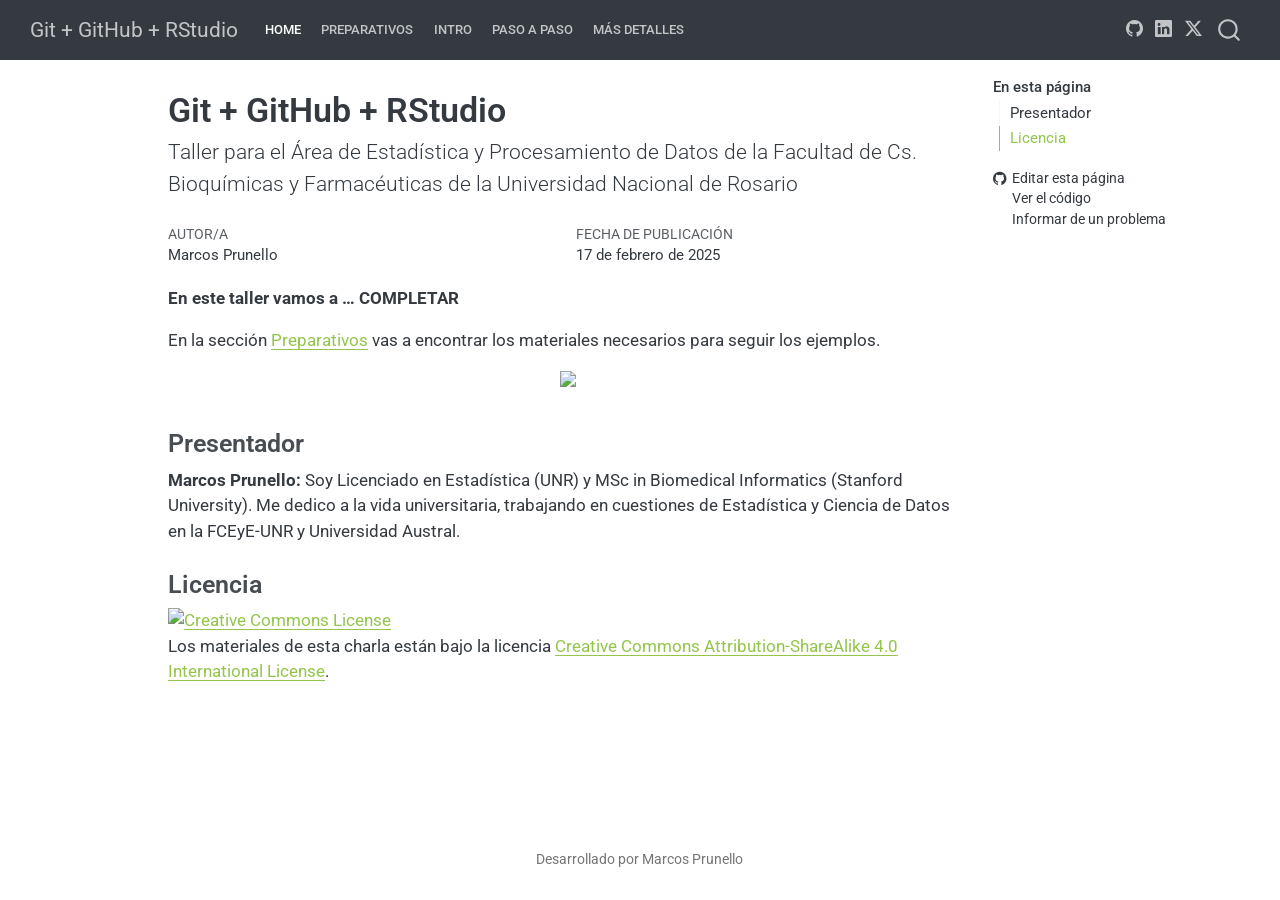
==== docs/index.html @ 760ac482 "armo estructura general" ====
<!DOCTYPE html>
<html xmlns="http://www.w3.org/1999/xhtml" lang="es" xml:lang="es"><head>

<meta charset="utf-8">
<meta name="generator" content="quarto-1.5.56">

<meta name="viewport" content="width=device-width, initial-scale=1.0, user-scalable=yes">

<meta name="author" content="Marcos Prunello">

<title>Git + GitHub + RStudio</title>
<style>
code{white-space: pre-wrap;}
span.smallcaps{font-variant: small-caps;}
div.columns{display: flex; gap: min(4vw, 1.5em);}
div.column{flex: auto; overflow-x: auto;}
div.hanging-indent{margin-left: 1.5em; text-indent: -1.5em;}
ul.task-list{list-style: none;}
ul.task-list li input[type="checkbox"] {
  width: 0.8em;
  margin: 0 0.8em 0.2em -1em; /* quarto-specific, see https://github.com/quarto-dev/quarto-cli/issues/4556 */ 
  vertical-align: middle;
}
</style>


<script src="site_libs/quarto-nav/quarto-nav.js"></script>
<script src="site_libs/quarto-nav/headroom.min.js"></script>
<script src="site_libs/clipboard/clipboard.min.js"></script>
<script src="site_libs/quarto-search/autocomplete.umd.js"></script>
<script src="site_libs/quarto-search/fuse.min.js"></script>
<script src="site_libs/quarto-search/quarto-search.js"></script>
<meta name="quarto:offset" content="./">
<script src="site_libs/quarto-html/quarto.js"></script>
<script src="site_libs/quarto-html/popper.min.js"></script>
<script src="site_libs/quarto-html/tippy.umd.min.js"></script>
<script src="site_libs/quarto-html/anchor.min.js"></script>
<link href="site_libs/quarto-html/tippy.css" rel="stylesheet">
<link href="site_libs/quarto-html/quarto-syntax-highlighting.css" rel="stylesheet" id="quarto-text-highlighting-styles">
<script src="site_libs/bootstrap/bootstrap.min.js"></script>
<link href="site_libs/bootstrap/bootstrap-icons.css" rel="stylesheet">
<link href="site_libs/bootstrap/bootstrap.min.css" rel="stylesheet" id="quarto-bootstrap" data-mode="light">
<script id="quarto-search-options" type="application/json">{
  "location": "navbar",
  "copy-button": false,
  "collapse-after": 3,
  "panel-placement": "end",
  "type": "overlay",
  "limit": 50,
  "keyboard-shortcut": [
    "f",
    "/",
    "s"
  ],
  "show-item-context": false,
  "language": {
    "search-no-results-text": "Sin resultados",
    "search-matching-documents-text": "documentos encontrados",
    "search-copy-link-title": "Copiar el enlace en la búsqueda",
    "search-hide-matches-text": "Ocultar resultados adicionales",
    "search-more-match-text": "resultado adicional en este documento",
    "search-more-matches-text": "resultados adicionales en este documento",
    "search-clear-button-title": "Borrar",
    "search-text-placeholder": "",
    "search-detached-cancel-button-title": "Cancelar",
    "search-submit-button-title": "Enviar",
    "search-label": "Buscar"
  }
}</script>


<link rel="stylesheet" href="styles.css">
</head>

<body class="nav-fixed">

<div id="quarto-search-results"></div>
  <header id="quarto-header" class="headroom fixed-top">
    <nav class="navbar navbar-expand-lg " data-bs-theme="dark">
      <div class="navbar-container container-fluid">
      <div class="navbar-brand-container mx-auto">
    <a class="navbar-brand" href="./index.html">
    <span class="navbar-title">Git + GitHub + RStudio</span>
    </a>
  </div>
            <div id="quarto-search" class="" title="Buscar"></div>
          <button class="navbar-toggler" type="button" data-bs-toggle="collapse" data-bs-target="#navbarCollapse" aria-controls="navbarCollapse" role="menu" aria-expanded="false" aria-label="Navegación de palanca" onclick="if (window.quartoToggleHeadroom) { window.quartoToggleHeadroom(); }">
  <span class="navbar-toggler-icon"></span>
</button>
          <div class="collapse navbar-collapse" id="navbarCollapse">
            <ul class="navbar-nav navbar-nav-scroll me-auto">
  <li class="nav-item">
    <a class="nav-link active" href="./index.html" aria-current="page"> 
<span class="menu-text">Home</span></a>
  </li>  
  <li class="nav-item">
    <a class="nav-link" href="./preparacion.html"> 
<span class="menu-text">Preparativos</span></a>
  </li>  
  <li class="nav-item">
    <a class="nav-link" href="./presentacion.html"> 
<span class="menu-text">Intro</span></a>
  </li>  
  <li class="nav-item">
    <a class="nav-link" href="./taller-git.html"> 
<span class="menu-text">Paso a paso</span></a>
  </li>  
  <li class="nav-item">
    <a class="nav-link" href="./taller-git-extra.html"> 
<span class="menu-text">Más detalles</span></a>
  </li>  
</ul>
          </div> <!-- /navcollapse -->
            <div class="quarto-navbar-tools tools-wide">
    <a href="https://github.com/mpru/" title="" class="quarto-navigation-tool px-1" aria-label=""><i class="bi bi-github"></i></a>
    <a href="https://www.linkedin.com/in/mrqtsp/" title="" class="quarto-navigation-tool px-1" aria-label=""><i class="bi bi-linkedin"></i></a>
    <a href="https://twitter.com/mrqtsp" title="" class="quarto-navigation-tool px-1" aria-label=""><i class="bi bi-twitter-x"></i></a>
</div>
      </div> <!-- /container-fluid -->
    </nav>
</header>
<!-- content -->
<div id="quarto-content" class="quarto-container page-columns page-rows-contents page-layout-article page-navbar">
<!-- sidebar -->
<!-- margin-sidebar -->
    <div id="quarto-margin-sidebar" class="sidebar margin-sidebar">
        <nav id="TOC" role="doc-toc" class="toc-active">
    <h2 id="toc-title">En esta página</h2>
   
  <ul>
  <li><a href="#presentador" id="toc-presentador" class="nav-link active" data-scroll-target="#presentador">Presentador</a></li>
  <li><a href="#licencia" id="toc-licencia" class="nav-link" data-scroll-target="#licencia">Licencia</a></li>
  </ul>
<div class="toc-actions"><ul><li><a href="https://github.com/mpru/taller-git-fbioyf-2025/edit/main/index.qmd" class="toc-action"><i class="bi bi-github"></i>Editar esta página</a></li><li><a href="https://github.com/mpru/taller-git-fbioyf-2025/blob/main/index.qmd" class="toc-action"><i class="bi empty"></i>Ver el código</a></li><li><a href="https://github.com/mpru/taller-git-fbioyf-2025/issues/new" class="toc-action"><i class="bi empty"></i>Informar de un problema</a></li></ul></div></nav>
    </div>
<!-- main -->
<main class="content" id="quarto-document-content">

<header id="title-block-header" class="quarto-title-block default">
<div class="quarto-title">
<h1 class="title">Git + GitHub + RStudio</h1>
<p class="subtitle lead">Taller para el Área de Estadística y Procesamiento de Datos de la Facultad de Cs. Bioquímicas y Farmacéuticas de la Universidad Nacional de Rosario</p>
</div>



<div class="quarto-title-meta">

    <div>
    <div class="quarto-title-meta-heading">Autor/a</div>
    <div class="quarto-title-meta-contents">
             <p>Marcos Prunello </p>
          </div>
  </div>
    
    <div>
    <div class="quarto-title-meta-heading">Fecha de publicación</div>
    <div class="quarto-title-meta-contents">
      <p class="date">17 de febrero de 2025</p>
    </div>
  </div>
  
    
  </div>
  


</header>


<p><strong>En este taller vamos a … COMPLETAR</strong></p>
<p>En la sección <a href="preparacion.html">Preparativos</a> vas a encontrar los materiales necesarios para seguir los ejemplos.</p>
<div class="quarto-figure quarto-figure-center">
<figure class="figure">
<p><img src="images/flyer.jpeg" class="img-fluid quarto-figure quarto-figure-center figure-img" style="width:40.0%"></p>
</figure>
</div>
<section id="presentador" class="level3">
<h3 class="anchored" data-anchor-id="presentador">Presentador</h3>
<p><strong>Marcos Prunello:</strong> Soy Licenciado en Estadística (UNR) y MSc in Biomedical Informatics (Stanford University). Me dedico a la vida universitaria, trabajando en cuestiones de Estadística y Ciencia de Datos en la FCEyE-UNR y Universidad Austral.</p>
</section>
<section id="licencia" class="level3">
<h3 class="anchored" data-anchor-id="licencia">Licencia</h3>
<p><a rel="license" href="https://creativecommons.org/licenses/by-sa/4.0/deed.es_ES"><img src="https://i.creativecommons.org/l/by-sa/4.0/88x31.png" alt="Creative Commons License" style="border-width:0"></a><br> Los materiales de esta charla están bajo la licencia <a rel="license" href="https://creativecommons.org/licenses/by-sa/4.0/deed.es_ES">Creative Commons Attribution-ShareAlike 4.0 International License</a>.</p>


</section>

<a onclick="window.scrollTo(0, 0); return false;" role="button" id="quarto-back-to-top"><i class="bi bi-arrow-up"></i> Volver arriba</a></main> <!-- /main -->
<script id="quarto-html-after-body" type="application/javascript">
window.document.addEventListener("DOMContentLoaded", function (event) {
  const toggleBodyColorMode = (bsSheetEl) => {
    const mode = bsSheetEl.getAttribute("data-mode");
    const bodyEl = window.document.querySelector("body");
    if (mode === "dark") {
      bodyEl.classList.add("quarto-dark");
      bodyEl.classList.remove("quarto-light");
    } else {
      bodyEl.classList.add("quarto-light");
      bodyEl.classList.remove("quarto-dark");
    }
  }
  const toggleBodyColorPrimary = () => {
    const bsSheetEl = window.document.querySelector("link#quarto-bootstrap");
    if (bsSheetEl) {
      toggleBodyColorMode(bsSheetEl);
    }
  }
  toggleBodyColorPrimary();  
  const icon = "";
  const anchorJS = new window.AnchorJS();
  anchorJS.options = {
    placement: 'right',
    icon: icon
  };
  anchorJS.add('.anchored');
  const isCodeAnnotation = (el) => {
    for (const clz of el.classList) {
      if (clz.startsWith('code-annotation-')) {                     
        return true;
      }
    }
    return false;
  }
  const onCopySuccess = function(e) {
    // button target
    const button = e.trigger;
    // don't keep focus
    button.blur();
    // flash "checked"
    button.classList.add('code-copy-button-checked');
    var currentTitle = button.getAttribute("title");
    button.setAttribute("title", "Copiado");
    let tooltip;
    if (window.bootstrap) {
      button.setAttribute("data-bs-toggle", "tooltip");
      button.setAttribute("data-bs-placement", "left");
      button.setAttribute("data-bs-title", "Copiado");
      tooltip = new bootstrap.Tooltip(button, 
        { trigger: "manual", 
          customClass: "code-copy-button-tooltip",
          offset: [0, -8]});
      tooltip.show();    
    }
    setTimeout(function() {
      if (tooltip) {
        tooltip.hide();
        button.removeAttribute("data-bs-title");
        button.removeAttribute("data-bs-toggle");
        button.removeAttribute("data-bs-placement");
      }
      button.setAttribute("title", currentTitle);
      button.classList.remove('code-copy-button-checked');
    }, 1000);
    // clear code selection
    e.clearSelection();
  }
  const getTextToCopy = function(trigger) {
      const codeEl = trigger.previousElementSibling.cloneNode(true);
      for (const childEl of codeEl.children) {
        if (isCodeAnnotation(childEl)) {
          childEl.remove();
        }
      }
      return codeEl.innerText;
  }
  const clipboard = new window.ClipboardJS('.code-copy-button:not([data-in-quarto-modal])', {
    text: getTextToCopy
  });
  clipboard.on('success', onCopySuccess);
  if (window.document.getElementById('quarto-embedded-source-code-modal')) {
    // For code content inside modals, clipBoardJS needs to be initialized with a container option
    // TODO: Check when it could be a function (https://github.com/zenorocha/clipboard.js/issues/860)
    const clipboardModal = new window.ClipboardJS('.code-copy-button[data-in-quarto-modal]', {
      text: getTextToCopy,
      container: window.document.getElementById('quarto-embedded-source-code-modal')
    });
    clipboardModal.on('success', onCopySuccess);
  }
    var localhostRegex = new RegExp(/^(?:http|https):\/\/localhost\:?[0-9]*\//);
    var mailtoRegex = new RegExp(/^mailto:/);
      var filterRegex = new RegExp('/' + window.location.host + '/');
    var isInternal = (href) => {
        return filterRegex.test(href) || localhostRegex.test(href) || mailtoRegex.test(href);
    }
    // Inspect non-navigation links and adorn them if external
 	var links = window.document.querySelectorAll('a[href]:not(.nav-link):not(.navbar-brand):not(.toc-action):not(.sidebar-link):not(.sidebar-item-toggle):not(.pagination-link):not(.no-external):not([aria-hidden]):not(.dropdown-item):not(.quarto-navigation-tool):not(.about-link)');
    for (var i=0; i<links.length; i++) {
      const link = links[i];
      if (!isInternal(link.href)) {
        // undo the damage that might have been done by quarto-nav.js in the case of
        // links that we want to consider external
        if (link.dataset.originalHref !== undefined) {
          link.href = link.dataset.originalHref;
        }
      }
    }
  function tippyHover(el, contentFn, onTriggerFn, onUntriggerFn) {
    const config = {
      allowHTML: true,
      maxWidth: 500,
      delay: 100,
      arrow: false,
      appendTo: function(el) {
          return el.parentElement;
      },
      interactive: true,
      interactiveBorder: 10,
      theme: 'quarto',
      placement: 'bottom-start',
    };
    if (contentFn) {
      config.content = contentFn;
    }
    if (onTriggerFn) {
      config.onTrigger = onTriggerFn;
    }
    if (onUntriggerFn) {
      config.onUntrigger = onUntriggerFn;
    }
    window.tippy(el, config); 
  }
  const noterefs = window.document.querySelectorAll('a[role="doc-noteref"]');
  for (var i=0; i<noterefs.length; i++) {
    const ref = noterefs[i];
    tippyHover(ref, function() {
      // use id or data attribute instead here
      let href = ref.getAttribute('data-footnote-href') || ref.getAttribute('href');
      try { href = new URL(href).hash; } catch {}
      const id = href.replace(/^#\/?/, "");
      const note = window.document.getElementById(id);
      if (note) {
        return note.innerHTML;
      } else {
        return "";
      }
    });
  }
  const xrefs = window.document.querySelectorAll('a.quarto-xref');
  const processXRef = (id, note) => {
    // Strip column container classes
    const stripColumnClz = (el) => {
      el.classList.remove("page-full", "page-columns");
      if (el.children) {
        for (const child of el.children) {
          stripColumnClz(child);
        }
      }
    }
    stripColumnClz(note)
    if (id === null || id.startsWith('sec-')) {
      // Special case sections, only their first couple elements
      const container = document.createElement("div");
      if (note.children && note.children.length > 2) {
        container.appendChild(note.children[0].cloneNode(true));
        for (let i = 1; i < note.children.length; i++) {
          const child = note.children[i];
          if (child.tagName === "P" && child.innerText === "") {
            continue;
          } else {
            container.appendChild(child.cloneNode(true));
            break;
          }
        }
        if (window.Quarto?.typesetMath) {
          window.Quarto.typesetMath(container);
        }
        return container.innerHTML
      } else {
        if (window.Quarto?.typesetMath) {
          window.Quarto.typesetMath(note);
        }
        return note.innerHTML;
      }
    } else {
      // Remove any anchor links if they are present
      const anchorLink = note.querySelector('a.anchorjs-link');
      if (anchorLink) {
        anchorLink.remove();
      }
      if (window.Quarto?.typesetMath) {
        window.Quarto.typesetMath(note);
      }
      // TODO in 1.5, we should make sure this works without a callout special case
      if (note.classList.contains("callout")) {
        return note.outerHTML;
      } else {
        return note.innerHTML;
      }
    }
  }
  for (var i=0; i<xrefs.length; i++) {
    const xref = xrefs[i];
    tippyHover(xref, undefined, function(instance) {
      instance.disable();
      let url = xref.getAttribute('href');
      let hash = undefined; 
      if (url.startsWith('#')) {
        hash = url;
      } else {
        try { hash = new URL(url).hash; } catch {}
      }
      if (hash) {
        const id = hash.replace(/^#\/?/, "");
        const note = window.document.getElementById(id);
        if (note !== null) {
          try {
            const html = processXRef(id, note.cloneNode(true));
            instance.setContent(html);
          } finally {
            instance.enable();
            instance.show();
          }
        } else {
          // See if we can fetch this
          fetch(url.split('#')[0])
          .then(res => res.text())
          .then(html => {
            const parser = new DOMParser();
            const htmlDoc = parser.parseFromString(html, "text/html");
            const note = htmlDoc.getElementById(id);
            if (note !== null) {
              const html = processXRef(id, note);
              instance.setContent(html);
            } 
          }).finally(() => {
            instance.enable();
            instance.show();
          });
        }
      } else {
        // See if we can fetch a full url (with no hash to target)
        // This is a special case and we should probably do some content thinning / targeting
        fetch(url)
        .then(res => res.text())
        .then(html => {
          const parser = new DOMParser();
          const htmlDoc = parser.parseFromString(html, "text/html");
          const note = htmlDoc.querySelector('main.content');
          if (note !== null) {
            // This should only happen for chapter cross references
            // (since there is no id in the URL)
            // remove the first header
            if (note.children.length > 0 && note.children[0].tagName === "HEADER") {
              note.children[0].remove();
            }
            const html = processXRef(null, note);
            instance.setContent(html);
          } 
        }).finally(() => {
          instance.enable();
          instance.show();
        });
      }
    }, function(instance) {
    });
  }
      let selectedAnnoteEl;
      const selectorForAnnotation = ( cell, annotation) => {
        let cellAttr = 'data-code-cell="' + cell + '"';
        let lineAttr = 'data-code-annotation="' +  annotation + '"';
        const selector = 'span[' + cellAttr + '][' + lineAttr + ']';
        return selector;
      }
      const selectCodeLines = (annoteEl) => {
        const doc = window.document;
        const targetCell = annoteEl.getAttribute("data-target-cell");
        const targetAnnotation = annoteEl.getAttribute("data-target-annotation");
        const annoteSpan = window.document.querySelector(selectorForAnnotation(targetCell, targetAnnotation));
        const lines = annoteSpan.getAttribute("data-code-lines").split(",");
        const lineIds = lines.map((line) => {
          return targetCell + "-" + line;
        })
        let top = null;
        let height = null;
        let parent = null;
        if (lineIds.length > 0) {
            //compute the position of the single el (top and bottom and make a div)
            const el = window.document.getElementById(lineIds[0]);
            top = el.offsetTop;
            height = el.offsetHeight;
            parent = el.parentElement.parentElement;
          if (lineIds.length > 1) {
            const lastEl = window.document.getElementById(lineIds[lineIds.length - 1]);
            const bottom = lastEl.offsetTop + lastEl.offsetHeight;
            height = bottom - top;
          }
          if (top !== null && height !== null && parent !== null) {
            // cook up a div (if necessary) and position it 
            let div = window.document.getElementById("code-annotation-line-highlight");
            if (div === null) {
              div = window.document.createElement("div");
              div.setAttribute("id", "code-annotation-line-highlight");
              div.style.position = 'absolute';
              parent.appendChild(div);
            }
            div.style.top = top - 2 + "px";
            div.style.height = height + 4 + "px";
            div.style.left = 0;
            let gutterDiv = window.document.getElementById("code-annotation-line-highlight-gutter");
            if (gutterDiv === null) {
              gutterDiv = window.document.createElement("div");
              gutterDiv.setAttribute("id", "code-annotation-line-highlight-gutter");
              gutterDiv.style.position = 'absolute';
              const codeCell = window.document.getElementById(targetCell);
              const gutter = codeCell.querySelector('.code-annotation-gutter');
              gutter.appendChild(gutterDiv);
            }
            gutterDiv.style.top = top - 2 + "px";
            gutterDiv.style.height = height + 4 + "px";
          }
          selectedAnnoteEl = annoteEl;
        }
      };
      const unselectCodeLines = () => {
        const elementsIds = ["code-annotation-line-highlight", "code-annotation-line-highlight-gutter"];
        elementsIds.forEach((elId) => {
          const div = window.document.getElementById(elId);
          if (div) {
            div.remove();
          }
        });
        selectedAnnoteEl = undefined;
      };
        // Handle positioning of the toggle
    window.addEventListener(
      "resize",
      throttle(() => {
        elRect = undefined;
        if (selectedAnnoteEl) {
          selectCodeLines(selectedAnnoteEl);
        }
      }, 10)
    );
    function throttle(fn, ms) {
    let throttle = false;
    let timer;
      return (...args) => {
        if(!throttle) { // first call gets through
            fn.apply(this, args);
            throttle = true;
        } else { // all the others get throttled
            if(timer) clearTimeout(timer); // cancel #2
            timer = setTimeout(() => {
              fn.apply(this, args);
              timer = throttle = false;
            }, ms);
        }
      };
    }
      // Attach click handler to the DT
      const annoteDls = window.document.querySelectorAll('dt[data-target-cell]');
      for (const annoteDlNode of annoteDls) {
        annoteDlNode.addEventListener('click', (event) => {
          const clickedEl = event.target;
          if (clickedEl !== selectedAnnoteEl) {
            unselectCodeLines();
            const activeEl = window.document.querySelector('dt[data-target-cell].code-annotation-active');
            if (activeEl) {
              activeEl.classList.remove('code-annotation-active');
            }
            selectCodeLines(clickedEl);
            clickedEl.classList.add('code-annotation-active');
          } else {
            // Unselect the line
            unselectCodeLines();
            clickedEl.classList.remove('code-annotation-active');
          }
        });
      }
  const findCites = (el) => {
    const parentEl = el.parentElement;
    if (parentEl) {
      const cites = parentEl.dataset.cites;
      if (cites) {
        return {
          el,
          cites: cites.split(' ')
        };
      } else {
        return findCites(el.parentElement)
      }
    } else {
      return undefined;
    }
  };
  var bibliorefs = window.document.querySelectorAll('a[role="doc-biblioref"]');
  for (var i=0; i<bibliorefs.length; i++) {
    const ref = bibliorefs[i];
    const citeInfo = findCites(ref);
    if (citeInfo) {
      tippyHover(citeInfo.el, function() {
        var popup = window.document.createElement('div');
        citeInfo.cites.forEach(function(cite) {
          var citeDiv = window.document.createElement('div');
          citeDiv.classList.add('hanging-indent');
          citeDiv.classList.add('csl-entry');
          var biblioDiv = window.document.getElementById('ref-' + cite);
          if (biblioDiv) {
            citeDiv.innerHTML = biblioDiv.innerHTML;
          }
          popup.appendChild(citeDiv);
        });
        return popup.innerHTML;
      });
    }
  }
});
</script>
</div> <!-- /content -->
<footer class="footer">
  <div class="nav-footer">
    <div class="nav-footer-left">
      &nbsp;
    </div>   
    <div class="nav-footer-center">
<p>Desarrollado por Marcos Prunello</p>
<div class="toc-actions d-sm-block d-md-none"><ul><li><a href="https://github.com/mpru/taller-git-fbioyf-2025/edit/main/index.qmd" class="toc-action"><i class="bi bi-github"></i>Editar esta página</a></li><li><a href="https://github.com/mpru/taller-git-fbioyf-2025/blob/main/index.qmd" class="toc-action"><i class="bi empty"></i>Ver el código</a></li><li><a href="https://github.com/mpru/taller-git-fbioyf-2025/issues/new" class="toc-action"><i class="bi empty"></i>Informar de un problema</a></li></ul></div></div>
    <div class="nav-footer-right">
      &nbsp;
    </div>
  </div>
</footer>




</body></html>
---- docs/site_libs/quarto-html/tippy.css ----
.tippy-box[data-animation=fade][data-state=hidden]{opacity:0}[data-tippy-root]{max-width:calc(100vw - 10px)}.tippy-box{position:relative;background-color:#333;color:#fff;border-radius:4px;font-size:14px;line-height:1.4;white-space:normal;outline:0;transition-property:transform,visibility,opacity}.tippy-box[data-placement^=top]>.tippy-arrow{bottom:0}.tippy-box[data-placement^=top]>.tippy-arrow:before{bottom:-7px;left:0;border-width:8px 8px 0;border-top-color:initial;transform-origin:center top}.tippy-box[data-placement^=bottom]>.tippy-arrow{top:0}.tippy-box[data-placement^=bottom]>.tippy-arrow:before{top:-7px;left:0;border-width:0 8px 8px;border-bottom-color:initial;transform-origin:center bottom}.tippy-box[data-placement^=left]>.tippy-arrow{right:0}.tippy-box[data-placement^=left]>.tippy-arrow:before{border-width:8px 0 8px 8px;border-left-color:initial;right:-7px;transform-origin:center left}.tippy-box[data-placement^=right]>.tippy-arrow{left:0}.tippy-box[data-placement^=right]>.tippy-arrow:before{left:-7px;border-width:8px 8px 8px 0;border-right-color:initial;transform-origin:center right}.tippy-box[data-inertia][data-state=visible]{transition-timing-function:cubic-bezier(.54,1.5,.38,1.11)}.tippy-arrow{width:16px;height:16px;color:#333}.tippy-arrow:before{content:"";position:absolute;border-color:transparent;border-style:solid}.tippy-content{position:relative;padding:5px 9px;z-index:1}
---- docs/site_libs/quarto-html/quarto-syntax-highlighting.css ----
/* quarto syntax highlight colors */
:root {
  --quarto-hl-ot-color: #003B4F;
  --quarto-hl-at-color: #657422;
  --quarto-hl-ss-color: #20794D;
  --quarto-hl-an-color: #5E5E5E;
  --quarto-hl-fu-color: #4758AB;
  --quarto-hl-st-color: #20794D;
  --quarto-hl-cf-color: #003B4F;
  --quarto-hl-op-color: #5E5E5E;
  --quarto-hl-er-color: #AD0000;
  --quarto-hl-bn-color: #AD0000;
  --quarto-hl-al-color: #AD0000;
  --quarto-hl-va-color: #111111;
  --quarto-hl-bu-color: inherit;
  --quarto-hl-ex-color: inherit;
  --quarto-hl-pp-color: #AD0000;
  --quarto-hl-in-color: #5E5E5E;
  --quarto-hl-vs-color: #20794D;
  --quarto-hl-wa-color: #5E5E5E;
  --quarto-hl-do-color: #5E5E5E;
  --quarto-hl-im-color: #00769E;
  --quarto-hl-ch-color: #20794D;
  --quarto-hl-dt-color: #AD0000;
  --quarto-hl-fl-color: #AD0000;
  --quarto-hl-co-color: #5E5E5E;
  --quarto-hl-cv-color: #5E5E5E;
  --quarto-hl-cn-color: #8f5902;
  --quarto-hl-sc-color: #5E5E5E;
  --quarto-hl-dv-color: #AD0000;
  --quarto-hl-kw-color: #003B4F;
}

/* other quarto variables */
:root {
  --quarto-font-monospace: SFMono-Regular, Menlo, Monaco, Consolas, "Liberation Mono", "Courier New", monospace;
}

pre > code.sourceCode > span {
  color: #003B4F;
}

code span {
  color: #003B4F;
}

code.sourceCode > span {
  color: #003B4F;
}

div.sourceCode,
div.sourceCode pre.sourceCode {
  color: #003B4F;
}

code span.ot {
  color: #003B4F;
  font-style: inherit;
}

code span.at {
  color: #657422;
  font-style: inherit;
}

code span.ss {
  color: #20794D;
  font-style: inherit;
}

code span.an {
  color: #5E5E5E;
  font-style: inherit;
}

code span.fu {
  color: #4758AB;
  font-style: inherit;
}

code span.st {
  color: #20794D;
  font-style: inherit;
}

code span.cf {
  color: #003B4F;
  font-weight: bold;
  font-style: inherit;
}

code span.op {
  color: #5E5E5E;
  font-style: inherit;
}

code span.er {
  color: #AD0000;
  font-style: inherit;
}

code span.bn {
  color: #AD0000;
  font-style: inherit;
}

code span.al {
  color: #AD0000;
  font-style: inherit;
}

code span.va {
  color: #111111;
  font-style: inherit;
}

code span.bu {
  font-style: inherit;
}

code span.ex {
  font-style: inherit;
}

code span.pp {
  color: #AD0000;
  font-style: inherit;
}

code span.in {
  color: #5E5E5E;
  font-style: inherit;
}

code span.vs {
  color: #20794D;
  font-style: inherit;
}

code span.wa {
  color: #5E5E5E;
  font-style: italic;
}

code span.do {
  color: #5E5E5E;
  font-style: italic;
}

code span.im {
  color: #00769E;
  font-style: inherit;
}

code span.ch {
  color: #20794D;
  font-style: inherit;
}

code span.dt {
  color: #AD0000;
  font-style: inherit;
}

code span.fl {
  color: #AD0000;
  font-style: inherit;
}

code span.co {
  color: #5E5E5E;
  font-style: inherit;
}

code span.cv {
  color: #5E5E5E;
  font-style: italic;
}

code span.cn {
  color: #8f5902;
  font-style: inherit;
}

code span.sc {
  color: #5E5E5E;
  font-style: inherit;
}

code span.dv {
  color: #AD0000;
  font-style: inherit;
}

code span.kw {
  color: #003B4F;
  font-weight: bold;
  font-style: inherit;
}

.prevent-inlining {
  content: "</";
}

/*# sourceMappingURL=debc5d5d77c3f9108843748ff7464032.css.map */
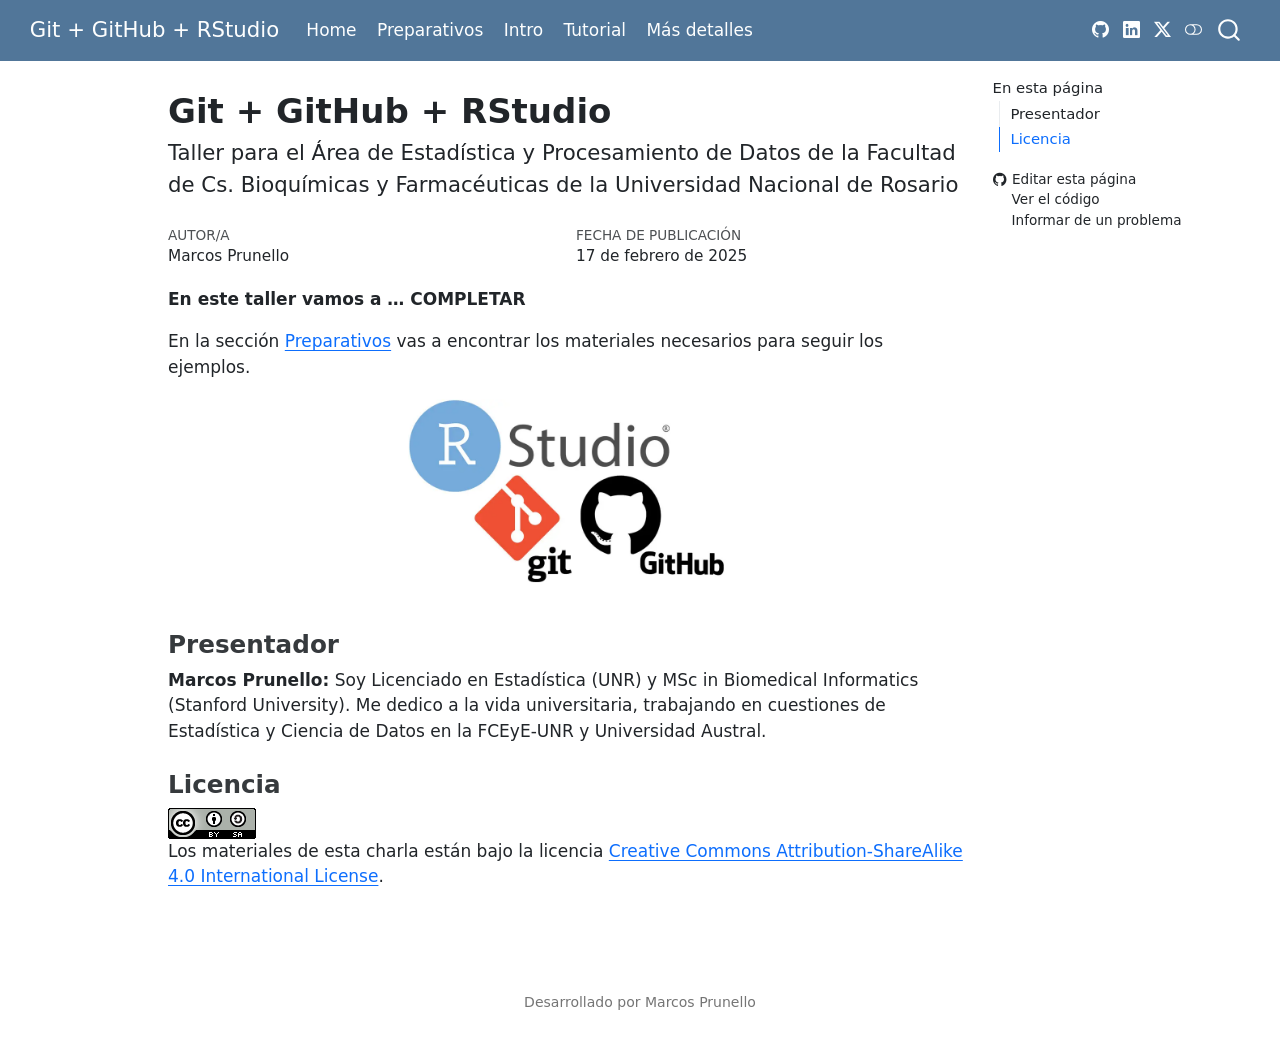
==== commit a54bcf7d: "agrego contenido" ====
--- a/docs/index.html
+++ b/docs/index.html
@@ -17,29 +17,4669 @@
 div.hanging-indent{margin-left: 1.5em; text-indent: -1.5em;}
 ul.task-list{list-style: none;}
 ul.task-list li input[type="checkbox"] {
-  width: 0.8em;
-  margin: 0 0.8em 0.2em -1em; /* quarto-specific, see https://github.com/quarto-dev/quarto-cli/issues/4556 */ 
-  vertical-align: middle;
+width: 0.8em;
+margin: 0 0.8em 0.2em -1em;  vertical-align: middle;
 }
 </style>
 
 
-<script src="site_libs/quarto-nav/quarto-nav.js"></script>
-<script src="site_libs/quarto-nav/headroom.min.js"></script>
-<script src="site_libs/clipboard/clipboard.min.js"></script>
-<script src="site_libs/quarto-search/autocomplete.umd.js"></script>
-<script src="site_libs/quarto-search/fuse.min.js"></script>
-<script src="site_libs/quarto-search/quarto-search.js"></script>
+<script>const headroomChanged = new CustomEvent("quarto-hrChanged", {
+  detail: {},
+  bubbles: true,
+  cancelable: false,
+  composed: false,
+});
+
+const announceDismiss = () => {
+  const annEl = window.document.getElementById("quarto-announcement");
+  if (annEl) {
+    annEl.remove();
+
+    const annId = annEl.getAttribute("data-announcement-id");
+    window.localStorage.setItem(`quarto-announce-${annId}`, "true");
+  }
+};
+
+const announceRegister = () => {
+  const annEl = window.document.getElementById("quarto-announcement");
+  if (annEl) {
+    const annId = annEl.getAttribute("data-announcement-id");
+    const isDismissed =
+      window.localStorage.getItem(`quarto-announce-${annId}`) || false;
+    if (isDismissed) {
+      announceDismiss();
+      return;
+    } else {
+      annEl.classList.remove("hidden");
+    }
+
+    const actionEl = annEl.querySelector(".quarto-announcement-action");
+    if (actionEl) {
+      actionEl.addEventListener("click", function (e) {
+        e.preventDefault();
+        // Hide the bar immediately
+        announceDismiss();
+      });
+    }
+  }
+};
+
+window.document.addEventListener("DOMContentLoaded", function () {
+  let init = false;
+
+  announceRegister();
+
+  // Manage the back to top button, if one is present.
+  let lastScrollTop = window.pageYOffset || document.documentElement.scrollTop;
+  const scrollDownBuffer = 5;
+  const scrollUpBuffer = 35;
+  const btn = document.getElementById("quarto-back-to-top");
+  const hideBackToTop = () => {
+    btn.style.display = "none";
+  };
+  const showBackToTop = () => {
+    btn.style.display = "inline-block";
+  };
+  if (btn) {
+    window.document.addEventListener(
+      "scroll",
+      function () {
+        const currentScrollTop =
+          window.pageYOffset || document.documentElement.scrollTop;
+
+        // Shows and hides the button 'intelligently' as the user scrolls
+        if (currentScrollTop - scrollDownBuffer > lastScrollTop) {
+          hideBackToTop();
+          lastScrollTop = currentScrollTop <= 0 ? 0 : currentScrollTop;
+        } else if (currentScrollTop < lastScrollTop - scrollUpBuffer) {
+          showBackToTop();
+          lastScrollTop = currentScrollTop <= 0 ? 0 : currentScrollTop;
+        }
+
+        // Show the button at the bottom, hides it at the top
+        if (currentScrollTop <= 0) {
+          hideBackToTop();
+        } else if (
+          window.innerHeight + currentScrollTop >=
+          document.body.offsetHeight
+        ) {
+          showBackToTop();
+        }
+      },
+      false
+    );
+  }
+
+  function throttle(func, wait) {
+    var timeout;
+    return function () {
+      const context = this;
+      const args = arguments;
+      const later = function () {
+        clearTimeout(timeout);
+        timeout = null;
+        func.apply(context, args);
+      };
+
+      if (!timeout) {
+        timeout = setTimeout(later, wait);
+      }
+    };
+  }
+
+  function headerOffset() {
+    // Set an offset if there is are fixed top navbar
+    const headerEl = window.document.querySelector("header.fixed-top");
+    if (headerEl) {
+      return headerEl.clientHeight;
+    } else {
+      return 0;
+    }
+  }
+
+  function footerOffset() {
+    const footerEl = window.document.querySelector("footer.footer");
+    if (footerEl) {
+      return footerEl.clientHeight;
+    } else {
+      return 0;
+    }
+  }
+
+  function dashboardOffset() {
+    const dashboardNavEl = window.document.getElementById(
+      "quarto-dashboard-header"
+    );
+    if (dashboardNavEl !== null) {
+      return dashboardNavEl.clientHeight;
+    } else {
+      return 0;
+    }
+  }
+
+  function updateDocumentOffsetWithoutAnimation() {
+    updateDocumentOffset(false);
+  }
+
+  function updateDocumentOffset(animated) {
+    // set body offset
+    const topOffset = headerOffset();
+    const bodyOffset = topOffset + footerOffset() + dashboardOffset();
+    const bodyEl = window.document.body;
+    bodyEl.setAttribute("data-bs-offset", topOffset);
+    bodyEl.style.paddingTop = topOffset + "px";
+
+    // deal with sidebar offsets
+    const sidebars = window.document.querySelectorAll(
+      ".sidebar, .headroom-target"
+    );
+    sidebars.forEach((sidebar) => {
+      if (!animated) {
+        sidebar.classList.add("notransition");
+        // Remove the no transition class after the animation has time to complete
+        setTimeout(function () {
+          sidebar.classList.remove("notransition");
+        }, 201);
+      }
+
+      if (window.Headroom && sidebar.classList.contains("sidebar-unpinned")) {
+        sidebar.style.top = "0";
+        sidebar.style.maxHeight = "100vh";
+      } else {
+        sidebar.style.top = topOffset + "px";
+        sidebar.style.maxHeight = "calc(100vh - " + topOffset + "px)";
+      }
+    });
+
+    // allow space for footer
+    const mainContainer = window.document.querySelector(".quarto-container");
+    if (mainContainer) {
+      mainContainer.style.minHeight = "calc(100vh - " + bodyOffset + "px)";
+    }
+
+    // link offset
+    let linkStyle = window.document.querySelector("#quarto-target-style");
+    if (!linkStyle) {
+      linkStyle = window.document.createElement("style");
+      linkStyle.setAttribute("id", "quarto-target-style");
+      window.document.head.appendChild(linkStyle);
+    }
+    while (linkStyle.firstChild) {
+      linkStyle.removeChild(linkStyle.firstChild);
+    }
+    if (topOffset > 0) {
+      linkStyle.appendChild(
+        window.document.createTextNode(`
+      section:target::before {
+        content: "";
+        display: block;
+        height: ${topOffset}px;
+        margin: -${topOffset}px 0 0;
+      }`)
+      );
+    }
+    if (init) {
+      window.dispatchEvent(headroomChanged);
+    }
+    init = true;
+  }
+
+  // initialize headroom
+  var header = window.document.querySelector("#quarto-header");
+  if (header && window.Headroom) {
+    const headroom = new window.Headroom(header, {
+      tolerance: 5,
+      onPin: function () {
+        const sidebars = window.document.querySelectorAll(
+          ".sidebar, .headroom-target"
+        );
+        sidebars.forEach((sidebar) => {
+          sidebar.classList.remove("sidebar-unpinned");
+        });
+        updateDocumentOffset();
+      },
+      onUnpin: function () {
+        const sidebars = window.document.querySelectorAll(
+          ".sidebar, .headroom-target"
+        );
+        sidebars.forEach((sidebar) => {
+          sidebar.classList.add("sidebar-unpinned");
+        });
+        updateDocumentOffset();
+      },
+    });
+    headroom.init();
+
+    let frozen = false;
+    window.quartoToggleHeadroom = function () {
+      if (frozen) {
+        headroom.unfreeze();
+        frozen = false;
+      } else {
+        headroom.freeze();
+        frozen = true;
+      }
+    };
+  }
+
+  window.addEventListener(
+    "hashchange",
+    function (e) {
+      if (
+        getComputedStyle(document.documentElement).scrollBehavior !== "smooth"
+      ) {
+        window.scrollTo(0, window.pageYOffset - headerOffset());
+      }
+    },
+    false
+  );
+
+  // Observe size changed for the header
+  const headerEl = window.document.querySelector("header.fixed-top");
+  if (headerEl && window.ResizeObserver) {
+    const observer = new window.ResizeObserver(() => {
+      setTimeout(updateDocumentOffsetWithoutAnimation, 0);
+    });
+    observer.observe(headerEl, {
+      attributes: true,
+      childList: true,
+      characterData: true,
+    });
+  } else {
+    window.addEventListener(
+      "resize",
+      throttle(updateDocumentOffsetWithoutAnimation, 50)
+    );
+  }
+  setTimeout(updateDocumentOffsetWithoutAnimation, 250);
+
+  // fixup index.html links if we aren't on the filesystem
+  if (window.location.protocol !== "file:") {
+    const links = window.document.querySelectorAll("a");
+    for (let i = 0; i < links.length; i++) {
+      if (links[i].href) {
+        links[i].dataset.originalHref = links[i].href;
+        links[i].href = links[i].href.replace(/\/index\.html/, "/");
+      }
+    }
+
+    // Fixup any sharing links that require urls
+    // Append url to any sharing urls
+    const sharingLinks = window.document.querySelectorAll(
+      "a.sidebar-tools-main-item, a.quarto-navigation-tool, a.quarto-navbar-tools, a.quarto-navbar-tools-item"
+    );
+    for (let i = 0; i < sharingLinks.length; i++) {
+      const sharingLink = sharingLinks[i];
+      const href = sharingLink.getAttribute("href");
+      if (href) {
+        sharingLink.setAttribute(
+          "href",
+          href.replace("|url|", window.location.href)
+        );
+      }
+    }
+
+    // Scroll the active navigation item into view, if necessary
+    const navSidebar = window.document.querySelector("nav#quarto-sidebar");
+    if (navSidebar) {
+      // Find the active item
+      const activeItem = navSidebar.querySelector("li.sidebar-item a.active");
+      if (activeItem) {
+        // Wait for the scroll height and height to resolve by observing size changes on the
+        // nav element that is scrollable
+        const resizeObserver = new ResizeObserver((_entries) => {
+          // The bottom of the element
+          const elBottom = activeItem.offsetTop;
+          const viewBottom = navSidebar.scrollTop + navSidebar.clientHeight;
+
+          // The element height and scroll height are the same, then we are still loading
+          if (viewBottom !== navSidebar.scrollHeight) {
+            // Determine if the item isn't visible and scroll to it
+            if (elBottom >= viewBottom) {
+              navSidebar.scrollTop = elBottom;
+            }
+
+            // stop observing now since we've completed the scroll
+            resizeObserver.unobserve(navSidebar);
+          }
+        });
+        resizeObserver.observe(navSidebar);
+      }
+    }
+  }
+});
+</script>
+<script>/*!
+ * headroom.js v0.12.0 - Give your page some headroom. Hide your header until you need it
+ * Copyright (c) 2020 Nick Williams - http://wicky.nillia.ms/headroom.js
+ * License: MIT
+ */
+
+!function(t,n){"object"==typeof exports&&"undefined"!=typeof module?module.exports=n():"function"==typeof define&&define.amd?define(n):(t=t||self).Headroom=n()}(this,function(){"use strict";function t(){return"undefined"!=typeof window}function d(t){return function(t){return t&&t.document&&function(t){return 9===t.nodeType}(t.document)}(t)?function(t){var n=t.document,o=n.body,s=n.documentElement;return{scrollHeight:function(){return Math.max(o.scrollHeight,s.scrollHeight,o.offsetHeight,s.offsetHeight,o.clientHeight,s.clientHeight)},height:function(){return t.innerHeight||s.clientHeight||o.clientHeight},scrollY:function(){return void 0!==t.pageYOffset?t.pageYOffset:(s||o.parentNode||o).scrollTop}}}(t):function(t){return{scrollHeight:function(){return Math.max(t.scrollHeight,t.offsetHeight,t.clientHeight)},height:function(){return Math.max(t.offsetHeight,t.clientHeight)},scrollY:function(){return t.scrollTop}}}(t)}function n(t,s,e){var n,o=function(){var n=!1;try{var t={get passive(){n=!0}};window.addEventListener("test",t,t),window.removeEventListener("test",t,t)}catch(t){n=!1}return n}(),i=!1,r=d(t),l=r.scrollY(),a={};function c(){var t=Math.round(r.scrollY()),n=r.height(),o=r.scrollHeight();a.scrollY=t,a.lastScrollY=l,a.direction=l<t?"down":"up",a.distance=Math.abs(t-l),a.isOutOfBounds=t<0||o<t+n,a.top=t<=s.offset[a.direction],a.bottom=o<=t+n,a.toleranceExceeded=a.distance>s.tolerance[a.direction],e(a),l=t,i=!1}function h(){i||(i=!0,n=requestAnimationFrame(c))}var u=!!o&&{passive:!0,capture:!1};return t.addEventListener("scroll",h,u),c(),{destroy:function(){cancelAnimationFrame(n),t.removeEventListener("scroll",h,u)}}}function o(t){return t===Object(t)?t:{down:t,up:t}}function s(t,n){n=n||{},Object.assign(this,s.options,n),this.classes=Object.assign({},s.options.classes,n.classes),this.elem=t,this.tolerance=o(this.tolerance),this.offset=o(this.offset),this.initialised=!1,this.frozen=!1}return s.prototype={constructor:s,init:function(){return s.cutsTheMustard&&!this.initialised&&(this.addClass("initial"),this.initialised=!0,setTimeout(function(t){t.scrollTracker=n(t.scroller,{offset:t.offset,tolerance:t.tolerance},t.update.bind(t))},100,this)),this},destroy:function(){this.initialised=!1,Object.keys(this.classes).forEach(this.removeClass,this),this.scrollTracker.destroy()},unpin:function(){!this.hasClass("pinned")&&this.hasClass("unpinned")||(this.addClass("unpinned"),this.removeClass("pinned"),this.onUnpin&&this.onUnpin.call(this))},pin:function(){this.hasClass("unpinned")&&(this.addClass("pinned"),this.removeClass("unpinned"),this.onPin&&this.onPin.call(this))},freeze:function(){this.frozen=!0,this.addClass("frozen")},unfreeze:function(){this.frozen=!1,this.removeClass("frozen")},top:function(){this.hasClass("top")||(this.addClass("top"),this.removeClass("notTop"),this.onTop&&this.onTop.call(this))},notTop:function(){this.hasClass("notTop")||(this.addClass("notTop"),this.removeClass("top"),this.onNotTop&&this.onNotTop.call(this))},bottom:function(){this.hasClass("bottom")||(this.addClass("bottom"),this.removeClass("notBottom"),this.onBottom&&this.onBottom.call(this))},notBottom:function(){this.hasClass("notBottom")||(this.addClass("notBottom"),this.removeClass("bottom"),this.onNotBottom&&this.onNotBottom.call(this))},shouldUnpin:function(t){return"down"===t.direction&&!t.top&&t.toleranceExceeded},shouldPin:function(t){return"up"===t.direction&&t.toleranceExceeded||t.top},addClass:function(t){this.elem.classList.add.apply(this.elem.classList,this.classes[t].split(" "))},removeClass:function(t){this.elem.classList.remove.apply(this.elem.classList,this.classes[t].split(" "))},hasClass:function(t){return this.classes[t].split(" ").every(function(t){return this.classList.contains(t)},this.elem)},update:function(t){t.isOutOfBounds||!0!==this.frozen&&(t.top?this.top():this.notTop(),t.bottom?this.bottom():this.notBottom(),this.shouldUnpin(t)?this.unpin():this.shouldPin(t)&&this.pin())}},s.options={tolerance:{up:0,down:0},offset:0,scroller:t()?window:null,classes:{frozen:"headroom--frozen",pinned:"headroom--pinned",unpinned:"headroom--unpinned",top:"headroom--top",notTop:"headroom--not-top",bottom:"headroom--bottom",notBottom:"headroom--not-bottom",initial:"headroom"}},s.cutsTheMustard=!!(t()&&function(){}.bind&&"classList"in document.documentElement&&Object.assign&&Object.keys&&requestAnimationFrame),s});
+</script>
+<script>/*!
+ * clipboard.js v2.0.11
+ * https://clipboardjs.com/
+ *
+ * Licensed MIT © Zeno Rocha
+ */
+!function(t,e){"object"==typeof exports&&"object"==typeof module?module.exports=e():"function"==typeof define&&define.amd?define([],e):"object"==typeof exports?exports.ClipboardJS=e():t.ClipboardJS=e()}(this,function(){return n={686:function(t,e,n){"use strict";n.d(e,{default:function(){return b}});var e=n(279),i=n.n(e),e=n(370),u=n.n(e),e=n(817),r=n.n(e);function c(t){try{return document.execCommand(t)}catch(t){return}}var a=function(t){t=r()(t);return c("cut"),t};function o(t,e){var n,o,t=(n=t,o="rtl"===document.documentElement.getAttribute("dir"),(t=document.createElement("textarea")).style.fontSize="12pt",t.style.border="0",t.style.padding="0",t.style.margin="0",t.style.position="absolute",t.style[o?"right":"left"]="-9999px",o=window.pageYOffset||document.documentElement.scrollTop,t.style.top="".concat(o,"px"),t.setAttribute("readonly",""),t.value=n,t);return e.container.appendChild(t),e=r()(t),c("copy"),t.remove(),e}var f=function(t){var e=1<arguments.length&&void 0!==arguments[1]?arguments[1]:{container:document.body},n="";return"string"==typeof t?n=o(t,e):t instanceof HTMLInputElement&&!["text","search","url","tel","password"].includes(null==t?void 0:t.type)?n=o(t.value,e):(n=r()(t),c("copy")),n};function l(t){return(l="function"==typeof Symbol&&"symbol"==typeof Symbol.iterator?function(t){return typeof t}:function(t){return t&&"function"==typeof Symbol&&t.constructor===Symbol&&t!==Symbol.prototype?"symbol":typeof t})(t)}var s=function(){var t=0<arguments.length&&void 0!==arguments[0]?arguments[0]:{},e=t.action,n=void 0===e?"copy":e,o=t.container,e=t.target,t=t.text;if("copy"!==n&&"cut"!==n)throw new Error('Invalid "action" value, use either "copy" or "cut"');if(void 0!==e){if(!e||"object"!==l(e)||1!==e.nodeType)throw new Error('Invalid "target" value, use a valid Element');if("copy"===n&&e.hasAttribute("disabled"))throw new Error('Invalid "target" attribute. Please use "readonly" instead of "disabled" attribute');if("cut"===n&&(e.hasAttribute("readonly")||e.hasAttribute("disabled")))throw new Error('Invalid "target" attribute. You can\'t cut text from elements with "readonly" or "disabled" attributes')}return t?f(t,{container:o}):e?"cut"===n?a(e):f(e,{container:o}):void 0};function p(t){return(p="function"==typeof Symbol&&"symbol"==typeof Symbol.iterator?function(t){return typeof t}:function(t){return t&&"function"==typeof Symbol&&t.constructor===Symbol&&t!==Symbol.prototype?"symbol":typeof t})(t)}function d(t,e){for(var n=0;n<e.length;n++){var o=e[n];o.enumerable=o.enumerable||!1,o.configurable=!0,"value"in o&&(o.writable=!0),Object.defineProperty(t,o.key,o)}}function y(t,e){return(y=Object.setPrototypeOf||function(t,e){return t.__proto__=e,t})(t,e)}function h(n){var o=function(){if("undefined"==typeof Reflect||!Reflect.construct)return!1;if(Reflect.construct.sham)return!1;if("function"==typeof Proxy)return!0;try{return Date.prototype.toString.call(Reflect.construct(Date,[],function(){})),!0}catch(t){return!1}}();return function(){var t,e=v(n);return t=o?(t=v(this).constructor,Reflect.construct(e,arguments,t)):e.apply(this,arguments),e=this,!(t=t)||"object"!==p(t)&&"function"!=typeof t?function(t){if(void 0!==t)return t;throw new ReferenceError("this hasn't been initialised - super() hasn't been called")}(e):t}}function v(t){return(v=Object.setPrototypeOf?Object.getPrototypeOf:function(t){return t.__proto__||Object.getPrototypeOf(t)})(t)}function m(t,e){t="data-clipboard-".concat(t);if(e.hasAttribute(t))return e.getAttribute(t)}var b=function(){!function(t,e){if("function"!=typeof e&&null!==e)throw new TypeError("Super expression must either be null or a function");t.prototype=Object.create(e&&e.prototype,{constructor:{value:t,writable:!0,configurable:!0}}),e&&y(t,e)}(r,i());var t,e,n,o=h(r);function r(t,e){var n;return function(t){if(!(t instanceof r))throw new TypeError("Cannot call a class as a function")}(this),(n=o.call(this)).resolveOptions(e),n.listenClick(t),n}return t=r,n=[{key:"copy",value:function(t){var e=1<arguments.length&&void 0!==arguments[1]?arguments[1]:{container:document.body};return f(t,e)}},{key:"cut",value:function(t){return a(t)}},{key:"isSupported",value:function(){var t=0<arguments.length&&void 0!==arguments[0]?arguments[0]:["copy","cut"],t="string"==typeof t?[t]:t,e=!!document.queryCommandSupported;return t.forEach(function(t){e=e&&!!document.queryCommandSupported(t)}),e}}],(e=[{key:"resolveOptions",value:function(){var t=0<arguments.length&&void 0!==arguments[0]?arguments[0]:{};this.action="function"==typeof t.action?t.action:this.defaultAction,this.target="function"==typeof t.target?t.target:this.defaultTarget,this.text="function"==typeof t.text?t.text:this.defaultText,this.container="object"===p(t.container)?t.container:document.body}},{key:"listenClick",value:function(t){var e=this;this.listener=u()(t,"click",function(t){return e.onClick(t)})}},{key:"onClick",value:function(t){var e=t.delegateTarget||t.currentTarget,n=this.action(e)||"copy",t=s({action:n,container:this.container,target:this.target(e),text:this.text(e)});this.emit(t?"success":"error",{action:n,text:t,trigger:e,clearSelection:function(){e&&e.focus(),window.getSelection().removeAllRanges()}})}},{key:"defaultAction",value:function(t){return m("action",t)}},{key:"defaultTarget",value:function(t){t=m("target",t);if(t)return document.querySelector(t)}},{key:"defaultText",value:function(t){return m("text",t)}},{key:"destroy",value:function(){this.listener.destroy()}}])&&d(t.prototype,e),n&&d(t,n),r}()},828:function(t){var e;"undefined"==typeof Element||Element.prototype.matches||((e=Element.prototype).matches=e.matchesSelector||e.mozMatchesSelector||e.msMatchesSelector||e.oMatchesSelector||e.webkitMatchesSelector),t.exports=function(t,e){for(;t&&9!==t.nodeType;){if("function"==typeof t.matches&&t.matches(e))return t;t=t.parentNode}}},438:function(t,e,n){var u=n(828);function i(t,e,n,o,r){var i=function(e,n,t,o){return function(t){t.delegateTarget=u(t.target,n),t.delegateTarget&&o.call(e,t)}}.apply(this,arguments);return t.addEventListener(n,i,r),{destroy:function(){t.removeEventListener(n,i,r)}}}t.exports=function(t,e,n,o,r){return"function"==typeof t.addEventListener?i.apply(null,arguments):"function"==typeof n?i.bind(null,document).apply(null,arguments):("string"==typeof t&&(t=document.querySelectorAll(t)),Array.prototype.map.call(t,function(t){return i(t,e,n,o,r)}))}},879:function(t,n){n.node=function(t){return void 0!==t&&t instanceof HTMLElement&&1===t.nodeType},n.nodeList=function(t){var e=Object.prototype.toString.call(t);return void 0!==t&&("[object NodeList]"===e||"[object HTMLCollection]"===e)&&"length"in t&&(0===t.length||n.node(t[0]))},n.string=function(t){return"string"==typeof t||t instanceof String},n.fn=function(t){return"[object Function]"===Object.prototype.toString.call(t)}},370:function(t,e,n){var f=n(879),l=n(438);t.exports=function(t,e,n){if(!t&&!e&&!n)throw new Error("Missing required arguments");if(!f.string(e))throw new TypeError("Second argument must be a String");if(!f.fn(n))throw new TypeError("Third argument must be a Function");if(f.node(t))return c=e,a=n,(u=t).addEventListener(c,a),{destroy:function(){u.removeEventListener(c,a)}};if(f.nodeList(t))return o=t,r=e,i=n,Array.prototype.forEach.call(o,function(t){t.addEventListener(r,i)}),{destroy:function(){Array.prototype.forEach.call(o,function(t){t.removeEventListener(r,i)})}};if(f.string(t))return t=t,e=e,n=n,l(document.body,t,e,n);throw new TypeError("First argument must be a String, HTMLElement, HTMLCollection, or NodeList");var o,r,i,u,c,a}},817:function(t){t.exports=function(t){var e,n="SELECT"===t.nodeName?(t.focus(),t.value):"INPUT"===t.nodeName||"TEXTAREA"===t.nodeName?((e=t.hasAttribute("readonly"))||t.setAttribute("readonly",""),t.select(),t.setSelectionRange(0,t.value.length),e||t.removeAttribute("readonly"),t.value):(t.hasAttribute("contenteditable")&&t.focus(),n=window.getSelection(),(e=document.createRange()).selectNodeContents(t),n.removeAllRanges(),n.addRange(e),n.toString());return n}},279:function(t){function e(){}e.prototype={on:function(t,e,n){var o=this.e||(this.e={});return(o[t]||(o[t]=[])).push({fn:e,ctx:n}),this},once:function(t,e,n){var o=this;function r(){o.off(t,r),e.apply(n,arguments)}return r._=e,this.on(t,r,n)},emit:function(t){for(var e=[].slice.call(arguments,1),n=((this.e||(this.e={}))[t]||[]).slice(),o=0,r=n.length;o<r;o++)n[o].fn.apply(n[o].ctx,e);return this},off:function(t,e){var n=this.e||(this.e={}),o=n[t],r=[];if(o&&e)for(var i=0,u=o.length;i<u;i++)o[i].fn!==e&&o[i].fn._!==e&&r.push(o[i]);return r.length?n[t]=r:delete n[t],this}},t.exports=e,t.exports.TinyEmitter=e}},r={},o.n=function(t){var e=t&&t.__esModule?function(){return t.default}:function(){return t};return o.d(e,{a:e}),e},o.d=function(t,e){for(var n in e)o.o(e,n)&&!o.o(t,n)&&Object.defineProperty(t,n,{enumerable:!0,get:e[n]})},o.o=function(t,e){return Object.prototype.hasOwnProperty.call(t,e)},o(686).default;function o(t){if(r[t])return r[t].exports;var e=r[t]={exports:{}};return n[t](e,e.exports,o),e.exports}var n,r});</script>
+<script>/*! @algolia/autocomplete-js 1.11.1 | MIT License | © Algolia, Inc. and contributors | https://github.com/algolia/autocomplete */
+!function(e,t){"object"==typeof exports&&"undefined"!=typeof module?t(exports):"function"==typeof define&&define.amd?define(["exports"],t):t((e="undefined"!=typeof globalThis?globalThis:e||self)["@algolia/autocomplete-js"]={})}(this,(function(e){"use strict";function t(e,t){var n=Object.keys(e);if(Object.getOwnPropertySymbols){var r=Object.getOwnPropertySymbols(e);t&&(r=r.filter((function(t){return Object.getOwnPropertyDescriptor(e,t).enumerable}))),n.push.apply(n,r)}return n}function n(e){for(var n=1;n<arguments.length;n++){var r=null!=arguments[n]?arguments[n]:{};n%2?t(Object(r),!0).forEach((function(t){o(e,t,r[t])})):Object.getOwnPropertyDescriptors?Object.defineProperties(e,Object.getOwnPropertyDescriptors(r)):t(Object(r)).forEach((function(t){Object.defineProperty(e,t,Object.getOwnPropertyDescriptor(r,t))}))}return e}function r(e){return r="function"==typeof Symbol&&"symbol"==typeof Symbol.iterator?function(e){return typeof e}:function(e){return e&&"function"==typeof Symbol&&e.constructor===Symbol&&e!==Symbol.prototype?"symbol":typeof e},r(e)}function o(e,t,n){return(t=function(e){var t=function(e,t){if("object"!=typeof e||null===e)return e;var n=e[Symbol.toPrimitive];if(void 0!==n){var r=n.call(e,t||"default");if("object"!=typeof r)return r;throw new TypeError("@@toPrimitive must return a primitive value.")}return("string"===t?String:Number)(e)}(e,"string");return"symbol"==typeof t?t:String(t)}(t))in e?Object.defineProperty(e,t,{value:n,enumerable:!0,configurable:!0,writable:!0}):e[t]=n,e}function i(){return i=Object.assign?Object.assign.bind():function(e){for(var t=1;t<arguments.length;t++){var n=arguments[t];for(var r in n)Object.prototype.hasOwnProperty.call(n,r)&&(e[r]=n[r])}return e},i.apply(this,arguments)}function u(e,t){if(null==e)return{};var n,r,o=function(e,t){if(null==e)return{};var n,r,o={},i=Object.keys(e);for(r=0;r<i.length;r++)n=i[r],t.indexOf(n)>=0||(o[n]=e[n]);return o}(e,t);if(Object.getOwnPropertySymbols){var i=Object.getOwnPropertySymbols(e);for(r=0;r<i.length;r++)n=i[r],t.indexOf(n)>=0||Object.prototype.propertyIsEnumerable.call(e,n)&&(o[n]=e[n])}return o}function a(e,t){return function(e){if(Array.isArray(e))return e}(e)||function(e,t){var n=null==e?null:"undefined"!=typeof Symbol&&e[Symbol.iterator]||e["@@iterator"];if(null!=n){var r,o,i,u,a=[],l=!0,c=!1;try{if(i=(n=n.call(e)).next,0===t){if(Object(n)!==n)return;l=!1}else for(;!(l=(r=i.call(n)).done)&&(a.push(r.value),a.length!==t);l=!0);}catch(e){c=!0,o=e}finally{try{if(!l&&null!=n.return&&(u=n.return(),Object(u)!==u))return}finally{if(c)throw o}}return a}}(e,t)||c(e,t)||function(){throw new TypeError("Invalid attempt to destructure non-iterable instance.\nIn order to be iterable, non-array objects must have a [Symbol.iterator]() method.")}()}function l(e){return function(e){if(Array.isArray(e))return s(e)}(e)||function(e){if("undefined"!=typeof Symbol&&null!=e[Symbol.iterator]||null!=e["@@iterator"])return Array.from(e)}(e)||c(e)||function(){throw new TypeError("Invalid attempt to spread non-iterable instance.\nIn order to be iterable, non-array objects must have a [Symbol.iterator]() method.")}()}function c(e,t){if(e){if("string"==typeof e)return s(e,t);var n=Object.prototype.toString.call(e).slice(8,-1);return"Object"===n&&e.constructor&&(n=e.constructor.name),"Map"===n||"Set"===n?Array.from(e):"Arguments"===n||/^(?:Ui|I)nt(?:8|16|32)(?:Clamped)?Array$/.test(n)?s(e,t):void 0}}function s(e,t){(null==t||t>e.length)&&(t=e.length);for(var n=0,r=new Array(t);n<t;n++)r[n]=e[n];return r}function f(e){return{current:e}}function p(e,t){var n=void 0;return function(){for(var r=arguments.length,o=new Array(r),i=0;i<r;i++)o[i]=arguments[i];n&&clearTimeout(n),n=setTimeout((function(){return e.apply(void 0,o)}),t)}}function m(e){return e.reduce((function(e,t){return e.concat(t)}),[])}var v=0;function d(){return"autocomplete-".concat(v++)}function y(e,t){return t.reduce((function(e,t){return e&&e[t]}),e)}function b(e){return 0===e.collections.length?0:e.collections.reduce((function(e,t){return e+t.items.length}),0)}function g(e){return e!==Object(e)}function h(e,t){if(e===t)return!0;if(g(e)||g(t)||"function"==typeof e||"function"==typeof t)return e===t;if(Object.keys(e).length!==Object.keys(t).length)return!1;for(var n=0,r=Object.keys(e);n<r.length;n++){var o=r[n];if(!(o in t))return!1;if(!h(e[o],t[o]))return!1}return!0}var O=function(){};var _="1.11.1",S=[{segment:"autocomplete-core",version:_}];function j(e){var t=e.item,n=e.items,r=void 0===n?[]:n;return{index:t.__autocomplete_indexName,items:[t],positions:[1+r.findIndex((function(e){return e.objectID===t.objectID}))],queryID:t.__autocomplete_queryID,algoliaSource:["autocomplete"]}}function P(e,t){return function(e){if(Array.isArray(e))return e}(e)||function(e,t){var n=null==e?null:"undefined"!=typeof Symbol&&e[Symbol.iterator]||e["@@iterator"];if(null!=n){var r,o,i,u,a=[],l=!0,c=!1;try{if(i=(n=n.call(e)).next,0===t){if(Object(n)!==n)return;l=!1}else for(;!(l=(r=i.call(n)).done)&&(a.push(r.value),a.length!==t);l=!0);}catch(e){c=!0,o=e}finally{try{if(!l&&null!=n.return&&(u=n.return(),Object(u)!==u))return}finally{if(c)throw o}}return a}}(e,t)||function(e,t){if(!e)return;if("string"==typeof e)return w(e,t);var n=Object.prototype.toString.call(e).slice(8,-1);"Object"===n&&e.constructor&&(n=e.constructor.name);if("Map"===n||"Set"===n)return Array.from(e);if("Arguments"===n||/^(?:Ui|I)nt(?:8|16|32)(?:Clamped)?Array$/.test(n))return w(e,t)}(e,t)||function(){throw new TypeError("Invalid attempt to destructure non-iterable instance.\nIn order to be iterable, non-array objects must have a [Symbol.iterator]() method.")}()}function w(e,t){(null==t||t>e.length)&&(t=e.length);for(var n=0,r=new Array(t);n<t;n++)r[n]=e[n];return r}var I=["items"],A=["items"];function E(e){return E="function"==typeof Symbol&&"symbol"==typeof Symbol.iterator?function(e){return typeof e}:function(e){return e&&"function"==typeof Symbol&&e.constructor===Symbol&&e!==Symbol.prototype?"symbol":typeof e},E(e)}function D(e){return function(e){if(Array.isArray(e))return C(e)}(e)||function(e){if("undefined"!=typeof Symbol&&null!=e[Symbol.iterator]||null!=e["@@iterator"])return Array.from(e)}(e)||function(e,t){if(!e)return;if("string"==typeof e)return C(e,t);var n=Object.prototype.toString.call(e).slice(8,-1);"Object"===n&&e.constructor&&(n=e.constructor.name);if("Map"===n||"Set"===n)return Array.from(e);if("Arguments"===n||/^(?:Ui|I)nt(?:8|16|32)(?:Clamped)?Array$/.test(n))return C(e,t)}(e)||function(){throw new TypeError("Invalid attempt to spread non-iterable instance.\nIn order to be iterable, non-array objects must have a [Symbol.iterator]() method.")}()}function C(e,t){(null==t||t>e.length)&&(t=e.length);for(var n=0,r=new Array(t);n<t;n++)r[n]=e[n];return r}function k(e,t){if(null==e)return{};var n,r,o=function(e,t){if(null==e)return{};var n,r,o={},i=Object.keys(e);for(r=0;r<i.length;r++)n=i[r],t.indexOf(n)>=0||(o[n]=e[n]);return o}(e,t);if(Object.getOwnPropertySymbols){var i=Object.getOwnPropertySymbols(e);for(r=0;r<i.length;r++)n=i[r],t.indexOf(n)>=0||Object.prototype.propertyIsEnumerable.call(e,n)&&(o[n]=e[n])}return o}function x(e,t){var n=Object.keys(e);if(Object.getOwnPropertySymbols){var r=Object.getOwnPropertySymbols(e);t&&(r=r.filter((function(t){return Object.getOwnPropertyDescriptor(e,t).enumerable}))),n.push.apply(n,r)}return n}function N(e){for(var t=1;t<arguments.length;t++){var n=null!=arguments[t]?arguments[t]:{};t%2?x(Object(n),!0).forEach((function(t){T(e,t,n[t])})):Object.getOwnPropertyDescriptors?Object.defineProperties(e,Object.getOwnPropertyDescriptors(n)):x(Object(n)).forEach((function(t){Object.defineProperty(e,t,Object.getOwnPropertyDescriptor(n,t))}))}return e}function T(e,t,n){return(t=function(e){var t=function(e,t){if("object"!==E(e)||null===e)return e;var n=e[Symbol.toPrimitive];if(void 0!==n){var r=n.call(e,t||"default");if("object"!==E(r))return r;throw new TypeError("@@toPrimitive must return a primitive value.")}return("string"===t?String:Number)(e)}(e,"string");return"symbol"===E(t)?t:String(t)}(t))in e?Object.defineProperty(e,t,{value:n,enumerable:!0,configurable:!0,writable:!0}):e[t]=n,e}function q(e){for(var t=arguments.length>1&&void 0!==arguments[1]?arguments[1]:20,n=[],r=0;r<e.objectIDs.length;r+=t)n.push(N(N({},e),{},{objectIDs:e.objectIDs.slice(r,r+t)}));return n}function B(e){return e.map((function(e){var t=e.items,n=k(e,I);return N(N({},n),{},{objectIDs:(null==t?void 0:t.map((function(e){return e.objectID})))||n.objectIDs})}))}function R(e){var t,n,r,o=(t=P((e.version||"").split(".").map(Number),2),n=t[0],r=t[1],n>=3||2===n&&r>=4||1===n&&r>=10);function i(t,n,r){if(o&&void 0!==r){var i=r[0].__autocomplete_algoliaCredentials,u={"X-Algolia-Application-Id":i.appId,"X-Algolia-API-Key":i.apiKey};e.apply(void 0,[t].concat(D(n),[{headers:u}]))}else e.apply(void 0,[t].concat(D(n)))}return{init:function(t,n){e("init",{appId:t,apiKey:n})},setUserToken:function(t){e("setUserToken",t)},clickedObjectIDsAfterSearch:function(){for(var e=arguments.length,t=new Array(e),n=0;n<e;n++)t[n]=arguments[n];t.length>0&&i("clickedObjectIDsAfterSearch",B(t),t[0].items)},clickedObjectIDs:function(){for(var e=arguments.length,t=new Array(e),n=0;n<e;n++)t[n]=arguments[n];t.length>0&&i("clickedObjectIDs",B(t),t[0].items)},clickedFilters:function(){for(var t=arguments.length,n=new Array(t),r=0;r<t;r++)n[r]=arguments[r];n.length>0&&e.apply(void 0,["clickedFilters"].concat(n))},convertedObjectIDsAfterSearch:function(){for(var e=arguments.length,t=new Array(e),n=0;n<e;n++)t[n]=arguments[n];t.length>0&&i("convertedObjectIDsAfterSearch",B(t),t[0].items)},convertedObjectIDs:function(){for(var e=arguments.length,t=new Array(e),n=0;n<e;n++)t[n]=arguments[n];t.length>0&&i("convertedObjectIDs",B(t),t[0].items)},convertedFilters:function(){for(var t=arguments.length,n=new Array(t),r=0;r<t;r++)n[r]=arguments[r];n.length>0&&e.apply(void 0,["convertedFilters"].concat(n))},viewedObjectIDs:function(){for(var e=arguments.length,t=new Array(e),n=0;n<e;n++)t[n]=arguments[n];t.length>0&&t.reduce((function(e,t){var n=t.items,r=k(t,A);return[].concat(D(e),D(q(N(N({},r),{},{objectIDs:(null==n?void 0:n.map((function(e){return e.objectID})))||r.objectIDs})).map((function(e){return{items:n,payload:e}}))))}),[]).forEach((function(e){var t=e.items;return i("viewedObjectIDs",[e.payload],t)}))},viewedFilters:function(){for(var t=arguments.length,n=new Array(t),r=0;r<t;r++)n[r]=arguments[r];n.length>0&&e.apply(void 0,["viewedFilters"].concat(n))}}}function F(e){var t=e.items.reduce((function(e,t){var n;return e[t.__autocomplete_indexName]=(null!==(n=e[t.__autocomplete_indexName])&&void 0!==n?n:[]).concat(t),e}),{});return Object.keys(t).map((function(e){return{index:e,items:t[e],algoliaSource:["autocomplete"]}}))}function L(e){return e.objectID&&e.__autocomplete_indexName&&e.__autocomplete_queryID}function U(e){return U="function"==typeof Symbol&&"symbol"==typeof Symbol.iterator?function(e){return typeof e}:function(e){return e&&"function"==typeof Symbol&&e.constructor===Symbol&&e!==Symbol.prototype?"symbol":typeof e},U(e)}function M(e){return function(e){if(Array.isArray(e))return H(e)}(e)||function(e){if("undefined"!=typeof Symbol&&null!=e[Symbol.iterator]||null!=e["@@iterator"])return Array.from(e)}(e)||function(e,t){if(!e)return;if("string"==typeof e)return H(e,t);var n=Object.prototype.toString.call(e).slice(8,-1);"Object"===n&&e.constructor&&(n=e.constructor.name);if("Map"===n||"Set"===n)return Array.from(e);if("Arguments"===n||/^(?:Ui|I)nt(?:8|16|32)(?:Clamped)?Array$/.test(n))return H(e,t)}(e)||function(){throw new TypeError("Invalid attempt to spread non-iterable instance.\nIn order to be iterable, non-array objects must have a [Symbol.iterator]() method.")}()}function H(e,t){(null==t||t>e.length)&&(t=e.length);for(var n=0,r=new Array(t);n<t;n++)r[n]=e[n];return r}function V(e,t){var n=Object.keys(e);if(Object.getOwnPropertySymbols){var r=Object.getOwnPropertySymbols(e);t&&(r=r.filter((function(t){return Object.getOwnPropertyDescriptor(e,t).enumerable}))),n.push.apply(n,r)}return n}function W(e){for(var t=1;t<arguments.length;t++){var n=null!=arguments[t]?arguments[t]:{};t%2?V(Object(n),!0).forEach((function(t){K(e,t,n[t])})):Object.getOwnPropertyDescriptors?Object.defineProperties(e,Object.getOwnPropertyDescriptors(n)):V(Object(n)).forEach((function(t){Object.defineProperty(e,t,Object.getOwnPropertyDescriptor(n,t))}))}return e}function K(e,t,n){return(t=function(e){var t=function(e,t){if("object"!==U(e)||null===e)return e;var n=e[Symbol.toPrimitive];if(void 0!==n){var r=n.call(e,t||"default");if("object"!==U(r))return r;throw new TypeError("@@toPrimitive must return a primitive value.")}return("string"===t?String:Number)(e)}(e,"string");return"symbol"===U(t)?t:String(t)}(t))in e?Object.defineProperty(e,t,{value:n,enumerable:!0,configurable:!0,writable:!0}):e[t]=n,e}var Q="2.6.0",$="https://cdn.jsdelivr.net/npm/search-insights@".concat(Q,"/dist/search-insights.min.js"),z=p((function(e){var t=e.onItemsChange,n=e.items,r=e.insights,o=e.state;t({insights:r,insightsEvents:F({items:n}).map((function(e){return W({eventName:"Items Viewed"},e)})),state:o})}),400);function G(e){var t=function(e){return W({onItemsChange:function(e){var t=e.insights,n=e.insightsEvents;t.viewedObjectIDs.apply(t,M(n.map((function(e){return W(W({},e),{},{algoliaSource:[].concat(M(e.algoliaSource||[]),["autocomplete-internal"])})}))))},onSelect:function(e){var t=e.insights,n=e.insightsEvents;t.clickedObjectIDsAfterSearch.apply(t,M(n.map((function(e){return W(W({},e),{},{algoliaSource:[].concat(M(e.algoliaSource||[]),["autocomplete-internal"])})}))))},onActive:O},e)}(e),n=t.insightsClient,r=t.onItemsChange,o=t.onSelect,i=t.onActive,u=n;n||function(e){if("undefined"!=typeof window)e({window:window})}((function(e){var t=e.window,n=t.AlgoliaAnalyticsObject||"aa";"string"==typeof n&&(u=t[n]),u||(t.AlgoliaAnalyticsObject=n,t[n]||(t[n]=function(){t[n].queue||(t[n].queue=[]);for(var e=arguments.length,r=new Array(e),o=0;o<e;o++)r[o]=arguments[o];t[n].queue.push(r)}),t[n].version=Q,u=t[n],function(e){var t="[Autocomplete]: Could not load search-insights.js. Please load it manually following https://alg.li/insights-autocomplete";try{var n=e.document.createElement("script");n.async=!0,n.src=$,n.onerror=function(){console.error(t)},document.body.appendChild(n)}catch(e){console.error(t)}}(t))}));var a=R(u),l=f([]),c=p((function(e){var t=e.state;if(t.isOpen){var n=t.collections.reduce((function(e,t){return[].concat(M(e),M(t.items))}),[]).filter(L);h(l.current.map((function(e){return e.objectID})),n.map((function(e){return e.objectID})))||(l.current=n,n.length>0&&z({onItemsChange:r,items:n,insights:a,state:t}))}}),0);return{name:"aa.algoliaInsightsPlugin",subscribe:function(e){var t=e.setContext,n=e.onSelect,r=e.onActive;function l(e){t({algoliaInsightsPlugin:{__algoliaSearchParameters:W({clickAnalytics:!0},e?{userToken:e}:{}),insights:a}})}u("addAlgoliaAgent","insights-plugin"),l(),u("onUserTokenChange",l),u("getUserToken",null,(function(e,t){l(t)})),n((function(e){var t=e.item,n=e.state,r=e.event,i=e.source;L(t)&&o({state:n,event:r,insights:a,item:t,insightsEvents:[W({eventName:"Item Selected"},j({item:t,items:i.getItems().filter(L)}))]})})),r((function(e){var t=e.item,n=e.source,r=e.state,o=e.event;L(t)&&i({state:r,event:o,insights:a,item:t,insightsEvents:[W({eventName:"Item Active"},j({item:t,items:n.getItems().filter(L)}))]})}))},onStateChange:function(e){var t=e.state;c({state:t})},__autocomplete_pluginOptions:e}}function J(e,t){var n=t;return{then:function(t,r){return J(e.then(Y(t,n,e),Y(r,n,e)),n)},catch:function(t){return J(e.catch(Y(t,n,e)),n)},finally:function(t){return t&&n.onCancelList.push(t),J(e.finally(Y(t&&function(){return n.onCancelList=[],t()},n,e)),n)},cancel:function(){n.isCanceled=!0;var e=n.onCancelList;n.onCancelList=[],e.forEach((function(e){e()}))},isCanceled:function(){return!0===n.isCanceled}}}function X(e){return J(e,{isCanceled:!1,onCancelList:[]})}function Y(e,t,n){return e?function(n){return t.isCanceled?n:e(n)}:n}function Z(e,t,n,r){if(!n)return null;if(e<0&&(null===t||null!==r&&0===t))return n+e;var o=(null===t?-1:t)+e;return o<=-1||o>=n?null===r?null:0:o}function ee(e,t){var n=Object.keys(e);if(Object.getOwnPropertySymbols){var r=Object.getOwnPropertySymbols(e);t&&(r=r.filter((function(t){return Object.getOwnPropertyDescriptor(e,t).enumerable}))),n.push.apply(n,r)}return n}function te(e){for(var t=1;t<arguments.length;t++){var n=null!=arguments[t]?arguments[t]:{};t%2?ee(Object(n),!0).forEach((function(t){ne(e,t,n[t])})):Object.getOwnPropertyDescriptors?Object.defineProperties(e,Object.getOwnPropertyDescriptors(n)):ee(Object(n)).forEach((function(t){Object.defineProperty(e,t,Object.getOwnPropertyDescriptor(n,t))}))}return e}function ne(e,t,n){return(t=function(e){var t=function(e,t){if("object"!==re(e)||null===e)return e;var n=e[Symbol.toPrimitive];if(void 0!==n){var r=n.call(e,t||"default");if("object"!==re(r))return r;throw new TypeError("@@toPrimitive must return a primitive value.")}return("string"===t?String:Number)(e)}(e,"string");return"symbol"===re(t)?t:String(t)}(t))in e?Object.defineProperty(e,t,{value:n,enumerable:!0,configurable:!0,writable:!0}):e[t]=n,e}function re(e){return re="function"==typeof Symbol&&"symbol"==typeof Symbol.iterator?function(e){return typeof e}:function(e){return e&&"function"==typeof Symbol&&e.constructor===Symbol&&e!==Symbol.prototype?"symbol":typeof e},re(e)}function oe(e){var t=function(e){var t=e.collections.map((function(e){return e.items.length})).reduce((function(e,t,n){var r=(e[n-1]||0)+t;return e.push(r),e}),[]).reduce((function(t,n){return n<=e.activeItemId?t+1:t}),0);return e.collections[t]}(e);if(!t)return null;var n=t.items[function(e){for(var t=e.state,n=e.collection,r=!1,o=0,i=0;!1===r;){var u=t.collections[o];if(u===n){r=!0;break}i+=u.items.length,o++}return t.activeItemId-i}({state:e,collection:t})],r=t.source;return{item:n,itemInputValue:r.getItemInputValue({item:n,state:e}),itemUrl:r.getItemUrl({item:n,state:e}),source:r}}function ie(e,t,n){return[e,null==n?void 0:n.sourceId,t].filter(Boolean).join("-").replace(/\s/g,"")}var ue=/((gt|sm)-|galaxy nexus)|samsung[- ]|samsungbrowser/i;function ae(e){return ae="function"==typeof Symbol&&"symbol"==typeof Symbol.iterator?function(e){return typeof e}:function(e){return e&&"function"==typeof Symbol&&e.constructor===Symbol&&e!==Symbol.prototype?"symbol":typeof e},ae(e)}function le(e,t){var n=Object.keys(e);if(Object.getOwnPropertySymbols){var r=Object.getOwnPropertySymbols(e);t&&(r=r.filter((function(t){return Object.getOwnPropertyDescriptor(e,t).enumerable}))),n.push.apply(n,r)}return n}function ce(e,t,n){return(t=function(e){var t=function(e,t){if("object"!==ae(e)||null===e)return e;var n=e[Symbol.toPrimitive];if(void 0!==n){var r=n.call(e,t||"default");if("object"!==ae(r))return r;throw new TypeError("@@toPrimitive must return a primitive value.")}return("string"===t?String:Number)(e)}(e,"string");return"symbol"===ae(t)?t:String(t)}(t))in e?Object.defineProperty(e,t,{value:n,enumerable:!0,configurable:!0,writable:!0}):e[t]=n,e}function se(e,t,n){var r,o=t.initialState;return{getState:function(){return o},dispatch:function(r,i){var u=function(e){for(var t=1;t<arguments.length;t++){var n=null!=arguments[t]?arguments[t]:{};t%2?le(Object(n),!0).forEach((function(t){ce(e,t,n[t])})):Object.getOwnPropertyDescriptors?Object.defineProperties(e,Object.getOwnPropertyDescriptors(n)):le(Object(n)).forEach((function(t){Object.defineProperty(e,t,Object.getOwnPropertyDescriptor(n,t))}))}return e}({},o);o=e(o,{type:r,props:t,payload:i}),n({state:o,prevState:u})},pendingRequests:(r=[],{add:function(e){return r.push(e),e.finally((function(){r=r.filter((function(t){return t!==e}))}))},cancelAll:function(){r.forEach((function(e){return e.cancel()}))},isEmpty:function(){return 0===r.length}})}}function fe(e){return fe="function"==typeof Symbol&&"symbol"==typeof Symbol.iterator?function(e){return typeof e}:function(e){return e&&"function"==typeof Symbol&&e.constructor===Symbol&&e!==Symbol.prototype?"symbol":typeof e},fe(e)}function pe(e,t){var n=Object.keys(e);if(Object.getOwnPropertySymbols){var r=Object.getOwnPropertySymbols(e);t&&(r=r.filter((function(t){return Object.getOwnPropertyDescriptor(e,t).enumerable}))),n.push.apply(n,r)}return n}function me(e){for(var t=1;t<arguments.length;t++){var n=null!=arguments[t]?arguments[t]:{};t%2?pe(Object(n),!0).forEach((function(t){ve(e,t,n[t])})):Object.getOwnPropertyDescriptors?Object.defineProperties(e,Object.getOwnPropertyDescriptors(n)):pe(Object(n)).forEach((function(t){Object.defineProperty(e,t,Object.getOwnPropertyDescriptor(n,t))}))}return e}function ve(e,t,n){return(t=function(e){var t=function(e,t){if("object"!==fe(e)||null===e)return e;var n=e[Symbol.toPrimitive];if(void 0!==n){var r=n.call(e,t||"default");if("object"!==fe(r))return r;throw new TypeError("@@toPrimitive must return a primitive value.")}return("string"===t?String:Number)(e)}(e,"string");return"symbol"===fe(t)?t:String(t)}(t))in e?Object.defineProperty(e,t,{value:n,enumerable:!0,configurable:!0,writable:!0}):e[t]=n,e}function de(e){return de="function"==typeof Symbol&&"symbol"==typeof Symbol.iterator?function(e){return typeof e}:function(e){return e&&"function"==typeof Symbol&&e.constructor===Symbol&&e!==Symbol.prototype?"symbol":typeof e},de(e)}function ye(e){return function(e){if(Array.isArray(e))return be(e)}(e)||function(e){if("undefined"!=typeof Symbol&&null!=e[Symbol.iterator]||null!=e["@@iterator"])return Array.from(e)}(e)||function(e,t){if(!e)return;if("string"==typeof e)return be(e,t);var n=Object.prototype.toString.call(e).slice(8,-1);"Object"===n&&e.constructor&&(n=e.constructor.name);if("Map"===n||"Set"===n)return Array.from(e);if("Arguments"===n||/^(?:Ui|I)nt(?:8|16|32)(?:Clamped)?Array$/.test(n))return be(e,t)}(e)||function(){throw new TypeError("Invalid attempt to spread non-iterable instance.\nIn order to be iterable, non-array objects must have a [Symbol.iterator]() method.")}()}function be(e,t){(null==t||t>e.length)&&(t=e.length);for(var n=0,r=new Array(t);n<t;n++)r[n]=e[n];return r}function ge(e,t){var n=Object.keys(e);if(Object.getOwnPropertySymbols){var r=Object.getOwnPropertySymbols(e);t&&(r=r.filter((function(t){return Object.getOwnPropertyDescriptor(e,t).enumerable}))),n.push.apply(n,r)}return n}function he(e){for(var t=1;t<arguments.length;t++){var n=null!=arguments[t]?arguments[t]:{};t%2?ge(Object(n),!0).forEach((function(t){Oe(e,t,n[t])})):Object.getOwnPropertyDescriptors?Object.defineProperties(e,Object.getOwnPropertyDescriptors(n)):ge(Object(n)).forEach((function(t){Object.defineProperty(e,t,Object.getOwnPropertyDescriptor(n,t))}))}return e}function Oe(e,t,n){return(t=function(e){var t=function(e,t){if("object"!==de(e)||null===e)return e;var n=e[Symbol.toPrimitive];if(void 0!==n){var r=n.call(e,t||"default");if("object"!==de(r))return r;throw new TypeError("@@toPrimitive must return a primitive value.")}return("string"===t?String:Number)(e)}(e,"string");return"symbol"===de(t)?t:String(t)}(t))in e?Object.defineProperty(e,t,{value:n,enumerable:!0,configurable:!0,writable:!0}):e[t]=n,e}function _e(e,t){var n,r="undefined"!=typeof window?window:{},o=e.plugins||[];return he(he({debug:!1,openOnFocus:!1,enterKeyHint:void 0,placeholder:"",autoFocus:!1,defaultActiveItemId:null,stallThreshold:300,insights:!1,environment:r,shouldPanelOpen:function(e){return b(e.state)>0},reshape:function(e){return e.sources}},e),{},{id:null!==(n=e.id)&&void 0!==n?n:d(),plugins:o,initialState:he({activeItemId:null,query:"",completion:null,collections:[],isOpen:!1,status:"idle",context:{}},e.initialState),onStateChange:function(t){var n;null===(n=e.onStateChange)||void 0===n||n.call(e,t),o.forEach((function(e){var n;return null===(n=e.onStateChange)||void 0===n?void 0:n.call(e,t)}))},onSubmit:function(t){var n;null===(n=e.onSubmit)||void 0===n||n.call(e,t),o.forEach((function(e){var n;return null===(n=e.onSubmit)||void 0===n?void 0:n.call(e,t)}))},onReset:function(t){var n;null===(n=e.onReset)||void 0===n||n.call(e,t),o.forEach((function(e){var n;return null===(n=e.onReset)||void 0===n?void 0:n.call(e,t)}))},getSources:function(n){return Promise.all([].concat(ye(o.map((function(e){return e.getSources}))),[e.getSources]).filter(Boolean).map((function(e){return function(e,t){var n=[];return Promise.resolve(e(t)).then((function(e){return Promise.all(e.filter((function(e){return Boolean(e)})).map((function(e){if(e.sourceId,n.includes(e.sourceId))throw new Error("[Autocomplete] The `sourceId` ".concat(JSON.stringify(e.sourceId)," is not unique."));n.push(e.sourceId);var t={getItemInputValue:function(e){return e.state.query},getItemUrl:function(){},onSelect:function(e){(0,e.setIsOpen)(!1)},onActive:O,onResolve:O};Object.keys(t).forEach((function(e){t[e].__default=!0}));var r=te(te({},t),e);return Promise.resolve(r)})))}))}(e,n)}))).then((function(e){return m(e)})).then((function(e){return e.map((function(e){return he(he({},e),{},{onSelect:function(n){e.onSelect(n),t.forEach((function(e){var t;return null===(t=e.onSelect)||void 0===t?void 0:t.call(e,n)}))},onActive:function(n){e.onActive(n),t.forEach((function(e){var t;return null===(t=e.onActive)||void 0===t?void 0:t.call(e,n)}))},onResolve:function(n){e.onResolve(n),t.forEach((function(e){var t;return null===(t=e.onResolve)||void 0===t?void 0:t.call(e,n)}))}})}))}))},navigator:he({navigate:function(e){var t=e.itemUrl;r.location.assign(t)},navigateNewTab:function(e){var t=e.itemUrl,n=r.open(t,"_blank","noopener");null==n||n.focus()},navigateNewWindow:function(e){var t=e.itemUrl;r.open(t,"_blank","noopener")}},e.navigator)})}function Se(e){return Se="function"==typeof Symbol&&"symbol"==typeof Symbol.iterator?function(e){return typeof e}:function(e){return e&&"function"==typeof Symbol&&e.constructor===Symbol&&e!==Symbol.prototype?"symbol":typeof e},Se(e)}function je(e,t){var n=Object.keys(e);if(Object.getOwnPropertySymbols){var r=Object.getOwnPropertySymbols(e);t&&(r=r.filter((function(t){return Object.getOwnPropertyDescriptor(e,t).enumerable}))),n.push.apply(n,r)}return n}function Pe(e){for(var t=1;t<arguments.length;t++){var n=null!=arguments[t]?arguments[t]:{};t%2?je(Object(n),!0).forEach((function(t){we(e,t,n[t])})):Object.getOwnPropertyDescriptors?Object.defineProperties(e,Object.getOwnPropertyDescriptors(n)):je(Object(n)).forEach((function(t){Object.defineProperty(e,t,Object.getOwnPropertyDescriptor(n,t))}))}return e}function we(e,t,n){return(t=function(e){var t=function(e,t){if("object"!==Se(e)||null===e)return e;var n=e[Symbol.toPrimitive];if(void 0!==n){var r=n.call(e,t||"default");if("object"!==Se(r))return r;throw new TypeError("@@toPrimitive must return a primitive value.")}return("string"===t?String:Number)(e)}(e,"string");return"symbol"===Se(t)?t:String(t)}(t))in e?Object.defineProperty(e,t,{value:n,enumerable:!0,configurable:!0,writable:!0}):e[t]=n,e}function Ie(e){return Ie="function"==typeof Symbol&&"symbol"==typeof Symbol.iterator?function(e){return typeof e}:function(e){return e&&"function"==typeof Symbol&&e.constructor===Symbol&&e!==Symbol.prototype?"symbol":typeof e},Ie(e)}function Ae(e,t){var n=Object.keys(e);if(Object.getOwnPropertySymbols){var r=Object.getOwnPropertySymbols(e);t&&(r=r.filter((function(t){return Object.getOwnPropertyDescriptor(e,t).enumerable}))),n.push.apply(n,r)}return n}function Ee(e){for(var t=1;t<arguments.length;t++){var n=null!=arguments[t]?arguments[t]:{};t%2?Ae(Object(n),!0).forEach((function(t){De(e,t,n[t])})):Object.getOwnPropertyDescriptors?Object.defineProperties(e,Object.getOwnPropertyDescriptors(n)):Ae(Object(n)).forEach((function(t){Object.defineProperty(e,t,Object.getOwnPropertyDescriptor(n,t))}))}return e}function De(e,t,n){return(t=function(e){var t=function(e,t){if("object"!==Ie(e)||null===e)return e;var n=e[Symbol.toPrimitive];if(void 0!==n){var r=n.call(e,t||"default");if("object"!==Ie(r))return r;throw new TypeError("@@toPrimitive must return a primitive value.")}return("string"===t?String:Number)(e)}(e,"string");return"symbol"===Ie(t)?t:String(t)}(t))in e?Object.defineProperty(e,t,{value:n,enumerable:!0,configurable:!0,writable:!0}):e[t]=n,e}function Ce(e){return function(e){if(Array.isArray(e))return ke(e)}(e)||function(e){if("undefined"!=typeof Symbol&&null!=e[Symbol.iterator]||null!=e["@@iterator"])return Array.from(e)}(e)||function(e,t){if(!e)return;if("string"==typeof e)return ke(e,t);var n=Object.prototype.toString.call(e).slice(8,-1);"Object"===n&&e.constructor&&(n=e.constructor.name);if("Map"===n||"Set"===n)return Array.from(e);if("Arguments"===n||/^(?:Ui|I)nt(?:8|16|32)(?:Clamped)?Array$/.test(n))return ke(e,t)}(e)||function(){throw new TypeError("Invalid attempt to spread non-iterable instance.\nIn order to be iterable, non-array objects must have a [Symbol.iterator]() method.")}()}function ke(e,t){(null==t||t>e.length)&&(t=e.length);for(var n=0,r=new Array(t);n<t;n++)r[n]=e[n];return r}function xe(e){return Boolean(e.execute)}function Ne(e,t,n){if(o=e,Boolean(null==o?void 0:o.execute)){var r="algolia"===e.requesterId?Object.assign.apply(Object,[{}].concat(Ce(Object.keys(n.context).map((function(e){var t;return null===(t=n.context[e])||void 0===t?void 0:t.__algoliaSearchParameters}))))):{};return Ee(Ee({},e),{},{requests:e.queries.map((function(n){return{query:"algolia"===e.requesterId?Ee(Ee({},n),{},{params:Ee(Ee({},r),n.params)}):n,sourceId:t,transformResponse:e.transformResponse}}))})}var o;return{items:e,sourceId:t}}function Te(e){var t=e.reduce((function(e,t){if(!xe(t))return e.push(t),e;var n=t.searchClient,r=t.execute,o=t.requesterId,i=t.requests,u=e.find((function(e){return xe(t)&&xe(e)&&e.searchClient===n&&Boolean(o)&&e.requesterId===o}));if(u){var a;(a=u.items).push.apply(a,Ce(i))}else{var l={execute:r,requesterId:o,items:i,searchClient:n};e.push(l)}return e}),[]).map((function(e){if(!xe(e))return Promise.resolve(e);var t=e,n=t.execute,r=t.items;return n({searchClient:t.searchClient,requests:r})}));return Promise.all(t).then((function(e){return m(e)}))}function qe(e,t,n){return t.map((function(t){var r,o=e.filter((function(e){return e.sourceId===t.sourceId})),i=o.map((function(e){return e.items})),u=o[0].transformResponse,a=u?u({results:r=i,hits:r.map((function(e){return e.hits})).filter(Boolean),facetHits:r.map((function(e){var t;return null===(t=e.facetHits)||void 0===t?void 0:t.map((function(e){return{label:e.value,count:e.count,_highlightResult:{label:{value:e.highlighted}}}}))})).filter(Boolean)}):i;return t.onResolve({source:t,results:i,items:a,state:n.getState()}),a.every(Boolean),'The `getItems` function from source "'.concat(t.sourceId,'" must return an array of items but returned ').concat(JSON.stringify(void 0),".\n\nDid you forget to return items?\n\nSee: https://www.algolia.com/doc/ui-libraries/autocomplete/core-concepts/sources/#param-getitems"),{source:t,items:a}}))}function Be(e){return Be="function"==typeof Symbol&&"symbol"==typeof Symbol.iterator?function(e){return typeof e}:function(e){return e&&"function"==typeof Symbol&&e.constructor===Symbol&&e!==Symbol.prototype?"symbol":typeof e},Be(e)}var Re=["event","nextState","props","query","refresh","store"];function Fe(e,t){var n=Object.keys(e);if(Object.getOwnPropertySymbols){var r=Object.getOwnPropertySymbols(e);t&&(r=r.filter((function(t){return Object.getOwnPropertyDescriptor(e,t).enumerable}))),n.push.apply(n,r)}return n}function Le(e){for(var t=1;t<arguments.length;t++){var n=null!=arguments[t]?arguments[t]:{};t%2?Fe(Object(n),!0).forEach((function(t){Ue(e,t,n[t])})):Object.getOwnPropertyDescriptors?Object.defineProperties(e,Object.getOwnPropertyDescriptors(n)):Fe(Object(n)).forEach((function(t){Object.defineProperty(e,t,Object.getOwnPropertyDescriptor(n,t))}))}return e}function Ue(e,t,n){return(t=function(e){var t=function(e,t){if("object"!==Be(e)||null===e)return e;var n=e[Symbol.toPrimitive];if(void 0!==n){var r=n.call(e,t||"default");if("object"!==Be(r))return r;throw new TypeError("@@toPrimitive must return a primitive value.")}return("string"===t?String:Number)(e)}(e,"string");return"symbol"===Be(t)?t:String(t)}(t))in e?Object.defineProperty(e,t,{value:n,enumerable:!0,configurable:!0,writable:!0}):e[t]=n,e}function Me(e,t){if(null==e)return{};var n,r,o=function(e,t){if(null==e)return{};var n,r,o={},i=Object.keys(e);for(r=0;r<i.length;r++)n=i[r],t.indexOf(n)>=0||(o[n]=e[n]);return o}(e,t);if(Object.getOwnPropertySymbols){var i=Object.getOwnPropertySymbols(e);for(r=0;r<i.length;r++)n=i[r],t.indexOf(n)>=0||Object.prototype.propertyIsEnumerable.call(e,n)&&(o[n]=e[n])}return o}var He,Ve,We,Ke=null,Qe=(He=-1,Ve=-1,We=void 0,function(e){var t=++He;return Promise.resolve(e).then((function(e){return We&&t<Ve?We:(Ve=t,We=e,e)}))});function $e(e){var t=e.event,n=e.nextState,r=void 0===n?{}:n,o=e.props,i=e.query,u=e.refresh,a=e.store,l=Me(e,Re);Ke&&o.environment.clearTimeout(Ke);var c=l.setCollections,s=l.setIsOpen,f=l.setQuery,p=l.setActiveItemId,v=l.setStatus;if(f(i),p(o.defaultActiveItemId),!i&&!1===o.openOnFocus){var d,y=a.getState().collections.map((function(e){return Le(Le({},e),{},{items:[]})}));v("idle"),c(y),s(null!==(d=r.isOpen)&&void 0!==d?d:o.shouldPanelOpen({state:a.getState()}));var b=X(Qe(y).then((function(){return Promise.resolve()})));return a.pendingRequests.add(b)}v("loading"),Ke=o.environment.setTimeout((function(){v("stalled")}),o.stallThreshold);var g=X(Qe(o.getSources(Le({query:i,refresh:u,state:a.getState()},l)).then((function(e){return Promise.all(e.map((function(e){return Promise.resolve(e.getItems(Le({query:i,refresh:u,state:a.getState()},l))).then((function(t){return Ne(t,e.sourceId,a.getState())}))}))).then(Te).then((function(t){return qe(t,e,a)})).then((function(e){return function(e){var t=e.collections,n=e.props,r=e.state,o=t.reduce((function(e,t){return Pe(Pe({},e),{},we({},t.source.sourceId,Pe(Pe({},t.source),{},{getItems:function(){return m(t.items)}})))}),{}),i=n.plugins.reduce((function(e,t){return t.reshape?t.reshape(e):e}),{sourcesBySourceId:o,state:r}).sourcesBySourceId;return m(n.reshape({sourcesBySourceId:i,sources:Object.values(i),state:r})).filter(Boolean).map((function(e){return{source:e,items:e.getItems()}}))}({collections:e,props:o,state:a.getState()})}))})))).then((function(e){var n;v("idle"),c(e);var f=o.shouldPanelOpen({state:a.getState()});s(null!==(n=r.isOpen)&&void 0!==n?n:o.openOnFocus&&!i&&f||f);var p=oe(a.getState());if(null!==a.getState().activeItemId&&p){var m=p.item,d=p.itemInputValue,y=p.itemUrl,b=p.source;b.onActive(Le({event:t,item:m,itemInputValue:d,itemUrl:y,refresh:u,source:b,state:a.getState()},l))}})).finally((function(){v("idle"),Ke&&o.environment.clearTimeout(Ke)}));return a.pendingRequests.add(g)}function ze(e){return ze="function"==typeof Symbol&&"symbol"==typeof Symbol.iterator?function(e){return typeof e}:function(e){return e&&"function"==typeof Symbol&&e.constructor===Symbol&&e!==Symbol.prototype?"symbol":typeof e},ze(e)}var Ge=["event","props","refresh","store"];function Je(e,t){var n=Object.keys(e);if(Object.getOwnPropertySymbols){var r=Object.getOwnPropertySymbols(e);t&&(r=r.filter((function(t){return Object.getOwnPropertyDescriptor(e,t).enumerable}))),n.push.apply(n,r)}return n}function Xe(e){for(var t=1;t<arguments.length;t++){var n=null!=arguments[t]?arguments[t]:{};t%2?Je(Object(n),!0).forEach((function(t){Ye(e,t,n[t])})):Object.getOwnPropertyDescriptors?Object.defineProperties(e,Object.getOwnPropertyDescriptors(n)):Je(Object(n)).forEach((function(t){Object.defineProperty(e,t,Object.getOwnPropertyDescriptor(n,t))}))}return e}function Ye(e,t,n){return(t=function(e){var t=function(e,t){if("object"!==ze(e)||null===e)return e;var n=e[Symbol.toPrimitive];if(void 0!==n){var r=n.call(e,t||"default");if("object"!==ze(r))return r;throw new TypeError("@@toPrimitive must return a primitive value.")}return("string"===t?String:Number)(e)}(e,"string");return"symbol"===ze(t)?t:String(t)}(t))in e?Object.defineProperty(e,t,{value:n,enumerable:!0,configurable:!0,writable:!0}):e[t]=n,e}function Ze(e,t){if(null==e)return{};var n,r,o=function(e,t){if(null==e)return{};var n,r,o={},i=Object.keys(e);for(r=0;r<i.length;r++)n=i[r],t.indexOf(n)>=0||(o[n]=e[n]);return o}(e,t);if(Object.getOwnPropertySymbols){var i=Object.getOwnPropertySymbols(e);for(r=0;r<i.length;r++)n=i[r],t.indexOf(n)>=0||Object.prototype.propertyIsEnumerable.call(e,n)&&(o[n]=e[n])}return o}function et(e){return et="function"==typeof Symbol&&"symbol"==typeof Symbol.iterator?function(e){return typeof e}:function(e){return e&&"function"==typeof Symbol&&e.constructor===Symbol&&e!==Symbol.prototype?"symbol":typeof e},et(e)}var tt=["props","refresh","store"],nt=["inputElement","formElement","panelElement"],rt=["inputElement"],ot=["inputElement","maxLength"],it=["source"],ut=["item","source"];function at(e,t){var n=Object.keys(e);if(Object.getOwnPropertySymbols){var r=Object.getOwnPropertySymbols(e);t&&(r=r.filter((function(t){return Object.getOwnPropertyDescriptor(e,t).enumerable}))),n.push.apply(n,r)}return n}function lt(e){for(var t=1;t<arguments.length;t++){var n=null!=arguments[t]?arguments[t]:{};t%2?at(Object(n),!0).forEach((function(t){ct(e,t,n[t])})):Object.getOwnPropertyDescriptors?Object.defineProperties(e,Object.getOwnPropertyDescriptors(n)):at(Object(n)).forEach((function(t){Object.defineProperty(e,t,Object.getOwnPropertyDescriptor(n,t))}))}return e}function ct(e,t,n){return(t=function(e){var t=function(e,t){if("object"!==et(e)||null===e)return e;var n=e[Symbol.toPrimitive];if(void 0!==n){var r=n.call(e,t||"default");if("object"!==et(r))return r;throw new TypeError("@@toPrimitive must return a primitive value.")}return("string"===t?String:Number)(e)}(e,"string");return"symbol"===et(t)?t:String(t)}(t))in e?Object.defineProperty(e,t,{value:n,enumerable:!0,configurable:!0,writable:!0}):e[t]=n,e}function st(e,t){if(null==e)return{};var n,r,o=function(e,t){if(null==e)return{};var n,r,o={},i=Object.keys(e);for(r=0;r<i.length;r++)n=i[r],t.indexOf(n)>=0||(o[n]=e[n]);return o}(e,t);if(Object.getOwnPropertySymbols){var i=Object.getOwnPropertySymbols(e);for(r=0;r<i.length;r++)n=i[r],t.indexOf(n)>=0||Object.prototype.propertyIsEnumerable.call(e,n)&&(o[n]=e[n])}return o}function ft(e){var t=e.props,n=e.refresh,r=e.store,o=st(e,tt);return{getEnvironmentProps:function(e){var n=e.inputElement,o=e.formElement,i=e.panelElement;function u(e){!r.getState().isOpen&&r.pendingRequests.isEmpty()||e.target===n||!1===[o,i].some((function(t){return n=t,r=e.target,n===r||n.contains(r);var n,r}))&&(r.dispatch("blur",null),t.debug||r.pendingRequests.cancelAll())}return lt({onTouchStart:u,onMouseDown:u,onTouchMove:function(e){!1!==r.getState().isOpen&&n===t.environment.document.activeElement&&e.target!==n&&n.blur()}},st(e,nt))},getRootProps:function(e){return lt({role:"combobox","aria-expanded":r.getState().isOpen,"aria-haspopup":"listbox","aria-owns":r.getState().isOpen?r.getState().collections.map((function(e){var n=e.source;return ie(t.id,"list",n)})).join(" "):void 0,"aria-labelledby":ie(t.id,"label")},e)},getFormProps:function(e){return e.inputElement,lt({action:"",noValidate:!0,role:"search",onSubmit:function(i){var u;i.preventDefault(),t.onSubmit(lt({event:i,refresh:n,state:r.getState()},o)),r.dispatch("submit",null),null===(u=e.inputElement)||void 0===u||u.blur()},onReset:function(i){var u;i.preventDefault(),t.onReset(lt({event:i,refresh:n,state:r.getState()},o)),r.dispatch("reset",null),null===(u=e.inputElement)||void 0===u||u.focus()}},st(e,rt))},getLabelProps:function(e){return lt({htmlFor:ie(t.id,"input"),id:ie(t.id,"label")},e)},getInputProps:function(e){var i;function u(e){(t.openOnFocus||Boolean(r.getState().query))&&$e(lt({event:e,props:t,query:r.getState().completion||r.getState().query,refresh:n,store:r},o)),r.dispatch("focus",null)}var a=e||{};a.inputElement;var l=a.maxLength,c=void 0===l?512:l,s=st(a,ot),f=oe(r.getState()),p=function(e){return Boolean(e&&e.match(ue))}((null===(i=t.environment.navigator)||void 0===i?void 0:i.userAgent)||""),m=t.enterKeyHint||(null!=f&&f.itemUrl&&!p?"go":"search");return lt({"aria-autocomplete":"both","aria-activedescendant":r.getState().isOpen&&null!==r.getState().activeItemId?ie(t.id,"item-".concat(r.getState().activeItemId),null==f?void 0:f.source):void 0,"aria-controls":r.getState().isOpen?r.getState().collections.map((function(e){var n=e.source;return ie(t.id,"list",n)})).join(" "):void 0,"aria-labelledby":ie(t.id,"label"),value:r.getState().completion||r.getState().query,id:ie(t.id,"input"),autoComplete:"off",autoCorrect:"off",autoCapitalize:"off",enterKeyHint:m,spellCheck:"false",autoFocus:t.autoFocus,placeholder:t.placeholder,maxLength:c,type:"search",onChange:function(e){$e(lt({event:e,props:t,query:e.currentTarget.value.slice(0,c),refresh:n,store:r},o))},onKeyDown:function(e){!function(e){var t=e.event,n=e.props,r=e.refresh,o=e.store,i=Ze(e,Ge);if("ArrowUp"===t.key||"ArrowDown"===t.key){var u=function(){var e=oe(o.getState()),t=n.environment.document.getElementById(ie(n.id,"item-".concat(o.getState().activeItemId),null==e?void 0:e.source));t&&(t.scrollIntoViewIfNeeded?t.scrollIntoViewIfNeeded(!1):t.scrollIntoView(!1))},a=function(){var e=oe(o.getState());if(null!==o.getState().activeItemId&&e){var n=e.item,u=e.itemInputValue,a=e.itemUrl,l=e.source;l.onActive(Xe({event:t,item:n,itemInputValue:u,itemUrl:a,refresh:r,source:l,state:o.getState()},i))}};t.preventDefault(),!1===o.getState().isOpen&&(n.openOnFocus||Boolean(o.getState().query))?$e(Xe({event:t,props:n,query:o.getState().query,refresh:r,store:o},i)).then((function(){o.dispatch(t.key,{nextActiveItemId:n.defaultActiveItemId}),a(),setTimeout(u,0)})):(o.dispatch(t.key,{}),a(),u())}else if("Escape"===t.key)t.preventDefault(),o.dispatch(t.key,null),o.pendingRequests.cancelAll();else if("Tab"===t.key)o.dispatch("blur",null),o.pendingRequests.cancelAll();else if("Enter"===t.key){if(null===o.getState().activeItemId||o.getState().collections.every((function(e){return 0===e.items.length})))return void(n.debug||o.pendingRequests.cancelAll());t.preventDefault();var l=oe(o.getState()),c=l.item,s=l.itemInputValue,f=l.itemUrl,p=l.source;if(t.metaKey||t.ctrlKey)void 0!==f&&(p.onSelect(Xe({event:t,item:c,itemInputValue:s,itemUrl:f,refresh:r,source:p,state:o.getState()},i)),n.navigator.navigateNewTab({itemUrl:f,item:c,state:o.getState()}));else if(t.shiftKey)void 0!==f&&(p.onSelect(Xe({event:t,item:c,itemInputValue:s,itemUrl:f,refresh:r,source:p,state:o.getState()},i)),n.navigator.navigateNewWindow({itemUrl:f,item:c,state:o.getState()}));else if(t.altKey);else{if(void 0!==f)return p.onSelect(Xe({event:t,item:c,itemInputValue:s,itemUrl:f,refresh:r,source:p,state:o.getState()},i)),void n.navigator.navigate({itemUrl:f,item:c,state:o.getState()});$e(Xe({event:t,nextState:{isOpen:!1},props:n,query:s,refresh:r,store:o},i)).then((function(){p.onSelect(Xe({event:t,item:c,itemInputValue:s,itemUrl:f,refresh:r,source:p,state:o.getState()},i))}))}}}(lt({event:e,props:t,refresh:n,store:r},o))},onFocus:u,onBlur:O,onClick:function(n){e.inputElement!==t.environment.document.activeElement||r.getState().isOpen||u(n)}},s)},getPanelProps:function(e){return lt({onMouseDown:function(e){e.preventDefault()},onMouseLeave:function(){r.dispatch("mouseleave",null)}},e)},getListProps:function(e){var n=e||{},r=n.source,o=st(n,it);return lt({role:"listbox","aria-labelledby":ie(t.id,"label"),id:ie(t.id,"list",r)},o)},getItemProps:function(e){var i=e.item,u=e.source,a=st(e,ut);return lt({id:ie(t.id,"item-".concat(i.__autocomplete_id),u),role:"option","aria-selected":r.getState().activeItemId===i.__autocomplete_id,onMouseMove:function(e){if(i.__autocomplete_id!==r.getState().activeItemId){r.dispatch("mousemove",i.__autocomplete_id);var t=oe(r.getState());if(null!==r.getState().activeItemId&&t){var u=t.item,a=t.itemInputValue,l=t.itemUrl,c=t.source;c.onActive(lt({event:e,item:u,itemInputValue:a,itemUrl:l,refresh:n,source:c,state:r.getState()},o))}}},onMouseDown:function(e){e.preventDefault()},onClick:function(e){var a=u.getItemInputValue({item:i,state:r.getState()}),l=u.getItemUrl({item:i,state:r.getState()});(l?Promise.resolve():$e(lt({event:e,nextState:{isOpen:!1},props:t,query:a,refresh:n,store:r},o))).then((function(){u.onSelect(lt({event:e,item:i,itemInputValue:a,itemUrl:l,refresh:n,source:u,state:r.getState()},o))}))}},a)}}}function pt(e){return pt="function"==typeof Symbol&&"symbol"==typeof Symbol.iterator?function(e){return typeof e}:function(e){return e&&"function"==typeof Symbol&&e.constructor===Symbol&&e!==Symbol.prototype?"symbol":typeof e},pt(e)}function mt(e,t){var n=Object.keys(e);if(Object.getOwnPropertySymbols){var r=Object.getOwnPropertySymbols(e);t&&(r=r.filter((function(t){return Object.getOwnPropertyDescriptor(e,t).enumerable}))),n.push.apply(n,r)}return n}function vt(e){for(var t=1;t<arguments.length;t++){var n=null!=arguments[t]?arguments[t]:{};t%2?mt(Object(n),!0).forEach((function(t){dt(e,t,n[t])})):Object.getOwnPropertyDescriptors?Object.defineProperties(e,Object.getOwnPropertyDescriptors(n)):mt(Object(n)).forEach((function(t){Object.defineProperty(e,t,Object.getOwnPropertyDescriptor(n,t))}))}return e}function dt(e,t,n){return(t=function(e){var t=function(e,t){if("object"!==pt(e)||null===e)return e;var n=e[Symbol.toPrimitive];if(void 0!==n){var r=n.call(e,t||"default");if("object"!==pt(r))return r;throw new TypeError("@@toPrimitive must return a primitive value.")}return("string"===t?String:Number)(e)}(e,"string");return"symbol"===pt(t)?t:String(t)}(t))in e?Object.defineProperty(e,t,{value:n,enumerable:!0,configurable:!0,writable:!0}):e[t]=n,e}function yt(e){var t,n,r,o,i=e.plugins,u=e.options,a=null===(t=((null===(n=u.__autocomplete_metadata)||void 0===n?void 0:n.userAgents)||[])[0])||void 0===t?void 0:t.segment,l=a?dt({},a,Object.keys((null===(r=u.__autocomplete_metadata)||void 0===r?void 0:r.options)||{})):{};return{plugins:i.map((function(e){return{name:e.name,options:Object.keys(e.__autocomplete_pluginOptions||[])}})),options:vt({"autocomplete-core":Object.keys(u)},l),ua:S.concat((null===(o=u.__autocomplete_metadata)||void 0===o?void 0:o.userAgents)||[])}}function bt(e){var t,n=e.state;return!1===n.isOpen||null===n.activeItemId?null:(null===(t=oe(n))||void 0===t?void 0:t.itemInputValue)||null}function gt(e){return gt="function"==typeof Symbol&&"symbol"==typeof Symbol.iterator?function(e){return typeof e}:function(e){return e&&"function"==typeof Symbol&&e.constructor===Symbol&&e!==Symbol.prototype?"symbol":typeof e},gt(e)}function ht(e,t){var n=Object.keys(e);if(Object.getOwnPropertySymbols){var r=Object.getOwnPropertySymbols(e);t&&(r=r.filter((function(t){return Object.getOwnPropertyDescriptor(e,t).enumerable}))),n.push.apply(n,r)}return n}function Ot(e){for(var t=1;t<arguments.length;t++){var n=null!=arguments[t]?arguments[t]:{};t%2?ht(Object(n),!0).forEach((function(t){_t(e,t,n[t])})):Object.getOwnPropertyDescriptors?Object.defineProperties(e,Object.getOwnPropertyDescriptors(n)):ht(Object(n)).forEach((function(t){Object.defineProperty(e,t,Object.getOwnPropertyDescriptor(n,t))}))}return e}function _t(e,t,n){return(t=function(e){var t=function(e,t){if("object"!==gt(e)||null===e)return e;var n=e[Symbol.toPrimitive];if(void 0!==n){var r=n.call(e,t||"default");if("object"!==gt(r))return r;throw new TypeError("@@toPrimitive must return a primitive value.")}return("string"===t?String:Number)(e)}(e,"string");return"symbol"===gt(t)?t:String(t)}(t))in e?Object.defineProperty(e,t,{value:n,enumerable:!0,configurable:!0,writable:!0}):e[t]=n,e}var St=function(e,t){switch(t.type){case"setActiveItemId":case"mousemove":return Ot(Ot({},e),{},{activeItemId:t.payload});case"setQuery":return Ot(Ot({},e),{},{query:t.payload,completion:null});case"setCollections":return Ot(Ot({},e),{},{collections:t.payload});case"setIsOpen":return Ot(Ot({},e),{},{isOpen:t.payload});case"setStatus":return Ot(Ot({},e),{},{status:t.payload});case"setContext":return Ot(Ot({},e),{},{context:Ot(Ot({},e.context),t.payload)});case"ArrowDown":var n=Ot(Ot({},e),{},{activeItemId:t.payload.hasOwnProperty("nextActiveItemId")?t.payload.nextActiveItemId:Z(1,e.activeItemId,b(e),t.props.defaultActiveItemId)});return Ot(Ot({},n),{},{completion:bt({state:n})});case"ArrowUp":var r=Ot(Ot({},e),{},{activeItemId:Z(-1,e.activeItemId,b(e),t.props.defaultActiveItemId)});return Ot(Ot({},r),{},{completion:bt({state:r})});case"Escape":return e.isOpen?Ot(Ot({},e),{},{activeItemId:null,isOpen:!1,completion:null}):Ot(Ot({},e),{},{activeItemId:null,query:"",status:"idle",collections:[]});case"submit":return Ot(Ot({},e),{},{activeItemId:null,isOpen:!1,status:"idle"});case"reset":return Ot(Ot({},e),{},{activeItemId:!0===t.props.openOnFocus?t.props.defaultActiveItemId:null,status:"idle",query:""});case"focus":return Ot(Ot({},e),{},{activeItemId:t.props.defaultActiveItemId,isOpen:(t.props.openOnFocus||Boolean(e.query))&&t.props.shouldPanelOpen({state:e})});case"blur":return t.props.debug?e:Ot(Ot({},e),{},{isOpen:!1,activeItemId:null});case"mouseleave":return Ot(Ot({},e),{},{activeItemId:t.props.defaultActiveItemId});default:return"The reducer action ".concat(JSON.stringify(t.type)," is not supported."),e}};function jt(e){return jt="function"==typeof Symbol&&"symbol"==typeof Symbol.iterator?function(e){return typeof e}:function(e){return e&&"function"==typeof Symbol&&e.constructor===Symbol&&e!==Symbol.prototype?"symbol":typeof e},jt(e)}function Pt(e,t){var n=Object.keys(e);if(Object.getOwnPropertySymbols){var r=Object.getOwnPropertySymbols(e);t&&(r=r.filter((function(t){return Object.getOwnPropertyDescriptor(e,t).enumerable}))),n.push.apply(n,r)}return n}function wt(e){for(var t=1;t<arguments.length;t++){var n=null!=arguments[t]?arguments[t]:{};t%2?Pt(Object(n),!0).forEach((function(t){It(e,t,n[t])})):Object.getOwnPropertyDescriptors?Object.defineProperties(e,Object.getOwnPropertyDescriptors(n)):Pt(Object(n)).forEach((function(t){Object.defineProperty(e,t,Object.getOwnPropertyDescriptor(n,t))}))}return e}function It(e,t,n){return(t=function(e){var t=function(e,t){if("object"!==jt(e)||null===e)return e;var n=e[Symbol.toPrimitive];if(void 0!==n){var r=n.call(e,t||"default");if("object"!==jt(r))return r;throw new TypeError("@@toPrimitive must return a primitive value.")}return("string"===t?String:Number)(e)}(e,"string");return"symbol"===jt(t)?t:String(t)}(t))in e?Object.defineProperty(e,t,{value:n,enumerable:!0,configurable:!0,writable:!0}):e[t]=n,e}function At(e){var t=[],n=_e(e,t),r=se(St,n,(function(e){var t=e.prevState,r=e.state;n.onStateChange(wt({prevState:t,state:r,refresh:u,navigator:n.navigator},o))})),o=function(e){var t=e.store;return{setActiveItemId:function(e){t.dispatch("setActiveItemId",e)},setQuery:function(e){t.dispatch("setQuery",e)},setCollections:function(e){var n=0,r=e.map((function(e){return me(me({},e),{},{items:m(e.items).map((function(e){return me(me({},e),{},{__autocomplete_id:n++})}))})}));t.dispatch("setCollections",r)},setIsOpen:function(e){t.dispatch("setIsOpen",e)},setStatus:function(e){t.dispatch("setStatus",e)},setContext:function(e){t.dispatch("setContext",e)}}}({store:r}),i=ft(wt({props:n,refresh:u,store:r,navigator:n.navigator},o));function u(){return $e(wt({event:new Event("input"),nextState:{isOpen:r.getState().isOpen},props:n,navigator:n.navigator,query:r.getState().query,refresh:u,store:r},o))}if(e.insights&&!n.plugins.some((function(e){return"aa.algoliaInsightsPlugin"===e.name}))){var a="boolean"==typeof e.insights?{}:e.insights;n.plugins.push(G(a))}return n.plugins.forEach((function(e){var r;return null===(r=e.subscribe)||void 0===r?void 0:r.call(e,wt(wt({},o),{},{navigator:n.navigator,refresh:u,onSelect:function(e){t.push({onSelect:e})},onActive:function(e){t.push({onActive:e})},onResolve:function(e){t.push({onResolve:e})}}))})),function(e){var t,n,r=e.metadata,o=e.environment;if(null===(t=o.navigator)||void 0===t||null===(n=t.userAgent)||void 0===n?void 0:n.includes("Algolia Crawler")){var i=o.document.createElement("meta"),u=o.document.querySelector("head");i.name="algolia:metadata",setTimeout((function(){i.content=JSON.stringify(r),u.appendChild(i)}),0)}}({metadata:yt({plugins:n.plugins,options:e}),environment:n.environment}),wt(wt({refresh:u,navigator:n.navigator},i),o)}var Et=function(e,t,n,r){var o;t[0]=0;for(var i=1;i<t.length;i++){var u=t[i++],a=t[i]?(t[0]|=u?1:2,n[t[i++]]):t[++i];3===u?r[0]=a:4===u?r[1]=Object.assign(r[1]||{},a):5===u?(r[1]=r[1]||{})[t[++i]]=a:6===u?r[1][t[++i]]+=a+"":u?(o=e.apply(a,Et(e,a,n,["",null])),r.push(o),a[0]?t[0]|=2:(t[i-2]=0,t[i]=o)):r.push(a)}return r},Dt=new Map;function Ct(e){var t=Dt.get(this);return t||(t=new Map,Dt.set(this,t)),(t=Et(this,t.get(e)||(t.set(e,t=function(e){for(var t,n,r=1,o="",i="",u=[0],a=function(e){1===r&&(e||(o=o.replace(/^\s*\n\s*|\s*\n\s*$/g,"")))?u.push(0,e,o):3===r&&(e||o)?(u.push(3,e,o),r=2):2===r&&"..."===o&&e?u.push(4,e,0):2===r&&o&&!e?u.push(5,0,!0,o):r>=5&&((o||!e&&5===r)&&(u.push(r,0,o,n),r=6),e&&(u.push(r,e,0,n),r=6)),o=""},l=0;l<e.length;l++){l&&(1===r&&a(),a(l));for(var c=0;c<e[l].length;c++)t=e[l][c],1===r?"<"===t?(a(),u=[u],r=3):o+=t:4===r?"--"===o&&">"===t?(r=1,o=""):o=t+o[0]:i?t===i?i="":o+=t:'"'===t||"'"===t?i=t:">"===t?(a(),r=1):r&&("="===t?(r=5,n=o,o=""):"/"===t&&(r<5||">"===e[l][c+1])?(a(),3===r&&(u=u[0]),r=u,(u=u[0]).push(2,0,r),r=0):" "===t||"\t"===t||"\n"===t||"\r"===t?(a(),r=2):o+=t),3===r&&"!--"===o&&(r=4,u=u[0])}return a(),u}(e)),t),arguments,[])).length>1?t:t[0]}var kt=function(e){var t=e.environment,n=t.document.createElementNS("http://www.w3.org/2000/svg","svg");n.setAttribute("class","aa-ClearIcon"),n.setAttribute("viewBox","0 0 24 24"),n.setAttribute("width","18"),n.setAttribute("height","18"),n.setAttribute("fill","currentColor");var r=t.document.createElementNS("http://www.w3.org/2000/svg","path");return r.setAttribute("d","M5.293 6.707l5.293 5.293-5.293 5.293c-0.391 0.391-0.391 1.024 0 1.414s1.024 0.391 1.414 0l5.293-5.293 5.293 5.293c0.391 0.391 1.024 0.391 1.414 0s0.391-1.024 0-1.414l-5.293-5.293 5.293-5.293c0.391-0.391 0.391-1.024 0-1.414s-1.024-0.391-1.414 0l-5.293 5.293-5.293-5.293c-0.391-0.391-1.024-0.391-1.414 0s-0.391 1.024 0 1.414z"),n.appendChild(r),n};function xt(e,t){if("string"==typeof t){var n=e.document.querySelector(t);return"The element ".concat(JSON.stringify(t)," is not in the document."),n}return t}function Nt(){for(var e=arguments.length,t=new Array(e),n=0;n<e;n++)t[n]=arguments[n];return t.reduce((function(e,t){return Object.keys(t).forEach((function(n){var r=e[n],o=t[n];r!==o&&(e[n]=[r,o].filter(Boolean).join(" "))})),e}),{})}var Tt=function(e){return e&&"object"===r(e)&&"[object Object]"===Object.prototype.toString.call(e)};function qt(){for(var e=arguments.length,t=new Array(e),n=0;n<e;n++)t[n]=arguments[n];return t.reduce((function(e,t){return Object.keys(t).forEach((function(n){var r=e[n],o=t[n];Array.isArray(r)&&Array.isArray(o)?e[n]=r.concat.apply(r,l(o)):Tt(r)&&Tt(o)?e[n]=qt(r,o):e[n]=o})),e}),{})}function Bt(e,t){return Object.entries(e).reduce((function(e,r){var i=a(r,2),u=i[0],l=i[1];return t({key:u,value:l})?n(n({},e),{},o({},u,l)):e}),{})}var Rt=["ontouchstart","ontouchend","ontouchmove","ontouchcancel"];function Ft(e,t,n){e[t]=null===n?"":"number"!=typeof n?n:n+"px"}function Lt(e){this._listeners[e.type](e)}function Ut(e,t,n){var r,o,i=e[t];if("style"===t)if("string"==typeof n)e.style=n;else if(null===n)e.style="";else for(t in n)i&&n[t]===i[t]||Ft(e.style,t,n[t]);else"o"===t[0]&&"n"===t[1]?(r=t!==(t=t.replace(/Capture$/,"")),((o=t.toLowerCase())in e||Rt.includes(o))&&(t=o),t=t.slice(2),e._listeners||(e._listeners={}),e._listeners[t]=n,n?i||e.addEventListener(t,Lt,r):e.removeEventListener(t,Lt,r)):"list"!==t&&"tagName"!==t&&"form"!==t&&"type"!==t&&"size"!==t&&"download"!==t&&"href"!==t&&t in e?e[t]=null==n?"":n:"function"!=typeof n&&"dangerouslySetInnerHTML"!==t&&(null==n||!1===n&&!/^ar/.test(t)?e.removeAttribute(t):e.setAttribute(t,n))}function Mt(e){return"onChange"===e?"onInput":e}function Ht(e,t){for(var n in t)Ut(e,Mt(n),t[n])}function Vt(e,t){for(var n in t)"o"===n[0]&&"n"===n[1]||Ut(e,Mt(n),t[n])}var Wt=["children"];function Kt(e){return function(t,n){var r=n.children,o=void 0===r?[]:r,i=u(n,Wt),a=e.document.createElement(t);return Ht(a,i),a.append.apply(a,l(o)),a}}var Qt=["autocompleteScopeApi","environment","classNames","getInputProps","getInputPropsCore","isDetached","state"],$t=function(e){var t=e.environment.document.createElementNS("http://www.w3.org/2000/svg","svg");return t.setAttribute("class","aa-LoadingIcon"),t.setAttribute("viewBox","0 0 100 100"),t.setAttribute("width","20"),t.setAttribute("height","20"),t.innerHTML='<circle\n  cx="50"\n  cy="50"\n  fill="none"\n  r="35"\n  stroke="currentColor"\n  stroke-dasharray="164.93361431346415 56.97787143782138"\n  stroke-width="6"\n>\n  <animateTransform\n    attributeName="transform"\n    type="rotate"\n    repeatCount="indefinite"\n    dur="1s"\n    values="0 50 50;90 50 50;180 50 50;360 50 50"\n    keyTimes="0;0.40;0.65;1"\n  />\n</circle>',t},zt=function(e){var t=e.environment,n=t.document.createElementNS("http://www.w3.org/2000/svg","svg");n.setAttribute("class","aa-SubmitIcon"),n.setAttribute("viewBox","0 0 24 24"),n.setAttribute("width","20"),n.setAttribute("height","20"),n.setAttribute("fill","currentColor");var r=t.document.createElementNS("http://www.w3.org/2000/svg","path");return r.setAttribute("d","M16.041 15.856c-0.034 0.026-0.067 0.055-0.099 0.087s-0.060 0.064-0.087 0.099c-1.258 1.213-2.969 1.958-4.855 1.958-1.933 0-3.682-0.782-4.95-2.050s-2.050-3.017-2.050-4.95 0.782-3.682 2.050-4.95 3.017-2.050 4.95-2.050 3.682 0.782 4.95 2.050 2.050 3.017 2.050 4.95c0 1.886-0.745 3.597-1.959 4.856zM21.707 20.293l-3.675-3.675c1.231-1.54 1.968-3.493 1.968-5.618 0-2.485-1.008-4.736-2.636-6.364s-3.879-2.636-6.364-2.636-4.736 1.008-6.364 2.636-2.636 3.879-2.636 6.364 1.008 4.736 2.636 6.364 3.879 2.636 6.364 2.636c2.125 0 4.078-0.737 5.618-1.968l3.675 3.675c0.391 0.391 1.024 0.391 1.414 0s0.391-1.024 0-1.414z"),n.appendChild(r),n};function Gt(e){var t=e.autocomplete,r=e.autocompleteScopeApi,o=e.classNames,i=e.environment,a=e.isDetached,l=e.placeholder,c=void 0===l?"Search":l,s=e.propGetters,f=e.setIsModalOpen,p=e.state,m=e.translations,v=Kt(i),d=s.getRootProps(n({state:p,props:t.getRootProps({})},r)),y=v("div",n({class:o.root},d)),b=v("div",{class:o.detachedContainer,onMouseDown:function(e){e.stopPropagation()}}),g=v("div",{class:o.detachedOverlay,children:[b],onMouseDown:function(){f(!1),t.setIsOpen(!1)}}),h=s.getLabelProps(n({state:p,props:t.getLabelProps({})},r)),O=v("button",{class:o.submitButton,type:"submit",title:m.submitButtonTitle,children:[zt({environment:i})]}),_=v("label",n({class:o.label,children:[O]},h)),S=v("button",{class:o.clearButton,type:"reset",title:m.clearButtonTitle,children:[kt({environment:i})]}),j=v("div",{class:o.loadingIndicator,children:[$t({environment:i})]}),P=function(e){var t=e.autocompleteScopeApi,r=e.environment;e.classNames;var o=e.getInputProps,i=e.getInputPropsCore,a=e.isDetached,l=e.state,c=u(e,Qt),s=Kt(r)("input",c),f=o(n({state:l,props:i({inputElement:s}),inputElement:s},t));return Ht(s,n(n({},f),{},{onKeyDown:function(e){a&&"Tab"===e.key||f.onKeyDown(e)}})),s}({class:o.input,environment:i,state:p,getInputProps:s.getInputProps,getInputPropsCore:t.getInputProps,autocompleteScopeApi:r,isDetached:a}),w=v("div",{class:o.inputWrapperPrefix,children:[_,j]}),I=v("div",{class:o.inputWrapperSuffix,children:[S]}),A=v("div",{class:o.inputWrapper,children:[P]}),E=s.getFormProps(n({state:p,props:t.getFormProps({inputElement:P})},r)),D=v("form",n({class:o.form,children:[w,A,I]},E)),C=s.getPanelProps(n({state:p,props:t.getPanelProps({})},r)),k=v("div",n({class:o.panel},C)),x=v("div",{class:o.detachedSearchButtonQuery,textContent:p.query}),N=v("div",{class:o.detachedSearchButtonPlaceholder,hidden:Boolean(p.query),textContent:c});if(a){var T=v("div",{class:o.detachedSearchButtonIcon,children:[zt({environment:i})]}),q=v("button",{type:"button",class:o.detachedSearchButton,onClick:function(){f(!0)},children:[T,N,x]}),B=v("button",{type:"button",class:o.detachedCancelButton,textContent:m.detachedCancelButtonText,onTouchStart:function(e){e.stopPropagation()},onClick:function(){t.setIsOpen(!1),f(!1)}}),R=v("div",{class:o.detachedFormContainer,children:[D,B]});b.appendChild(R),y.appendChild(q)}else y.appendChild(D);return{detachedContainer:b,detachedOverlay:g,detachedSearchButtonQuery:x,detachedSearchButtonPlaceholder:N,inputWrapper:A,input:P,root:y,form:D,label:_,submitButton:O,clearButton:S,loadingIndicator:j,panel:k}}var Jt,Xt,Yt,Zt,en,tn,nn,rn={},on=[],un=/acit|ex(?:s|g|n|p|$)|rph|grid|ows|mnc|ntw|ine[ch]|zoo|^ord|itera/i;function an(e,t){for(var n in t)e[n]=t[n];return e}function ln(e){var t=e.parentNode;t&&t.removeChild(e)}function cn(e,t,n){var r,o,i,u={};for(i in t)"key"==i?r=t[i]:"ref"==i?o=t[i]:u[i]=t[i];if(arguments.length>2&&(u.children=arguments.length>3?Jt.call(arguments,2):n),"function"==typeof e&&null!=e.defaultProps)for(i in e.defaultProps)void 0===u[i]&&(u[i]=e.defaultProps[i]);return sn(e,u,r,o,null)}function sn(e,t,n,r,o){var i={type:e,props:t,key:n,ref:r,__k:null,__:null,__b:0,__e:null,__d:void 0,__c:null,__h:null,constructor:void 0,__v:null==o?++Yt:o};return null==o&&null!=Xt.vnode&&Xt.vnode(i),i}function fn(e){return e.children}function pn(e,t){this.props=e,this.context=t}function mn(e,t){if(null==t)return e.__?mn(e.__,e.__.__k.indexOf(e)+1):null;for(var n;t<e.__k.length;t++)if(null!=(n=e.__k[t])&&null!=n.__e)return n.__e;return"function"==typeof e.type?mn(e):null}function vn(e){var t,n;if(null!=(e=e.__)&&null!=e.__c){for(e.__e=e.__c.base=null,t=0;t<e.__k.length;t++)if(null!=(n=e.__k[t])&&null!=n.__e){e.__e=e.__c.base=n.__e;break}return vn(e)}}function dn(e){(!e.__d&&(e.__d=!0)&&Zt.push(e)&&!yn.__r++||en!==Xt.debounceRendering)&&((en=Xt.debounceRendering)||tn)(yn)}function yn(){var e,t,n,r,o,i,u,a;for(Zt.sort(nn);e=Zt.shift();)e.__d&&(t=Zt.length,r=void 0,o=void 0,u=(i=(n=e).__v).__e,(a=n.__P)&&(r=[],(o=an({},i)).__v=i.__v+1,wn(a,i,o,n.__n,void 0!==a.ownerSVGElement,null!=i.__h?[u]:null,r,null==u?mn(i):u,i.__h),In(r,i),i.__e!=u&&vn(i)),Zt.length>t&&Zt.sort(nn));yn.__r=0}function bn(e,t,n,r,o,i,u,a,l,c){var s,f,p,m,v,d,y,b=r&&r.__k||on,g=b.length;for(n.__k=[],s=0;s<t.length;s++)if(null!=(m=n.__k[s]=null==(m=t[s])||"boolean"==typeof m||"function"==typeof m?null:"string"==typeof m||"number"==typeof m||"bigint"==typeof m?sn(null,m,null,null,m):Array.isArray(m)?sn(fn,{children:m},null,null,null):m.__b>0?sn(m.type,m.props,m.key,m.ref?m.ref:null,m.__v):m)){if(m.__=n,m.__b=n.__b+1,null===(p=b[s])||p&&m.key==p.key&&m.type===p.type)b[s]=void 0;else for(f=0;f<g;f++){if((p=b[f])&&m.key==p.key&&m.type===p.type){b[f]=void 0;break}p=null}wn(e,m,p=p||rn,o,i,u,a,l,c),v=m.__e,(f=m.ref)&&p.ref!=f&&(y||(y=[]),p.ref&&y.push(p.ref,null,m),y.push(f,m.__c||v,m)),null!=v?(null==d&&(d=v),"function"==typeof m.type&&m.__k===p.__k?m.__d=l=gn(m,l,e):l=hn(e,m,p,b,v,l),"function"==typeof n.type&&(n.__d=l)):l&&p.__e==l&&l.parentNode!=e&&(l=mn(p))}for(n.__e=d,s=g;s--;)null!=b[s]&&("function"==typeof n.type&&null!=b[s].__e&&b[s].__e==n.__d&&(n.__d=On(r).nextSibling),Dn(b[s],b[s]));if(y)for(s=0;s<y.length;s++)En(y[s],y[++s],y[++s])}function gn(e,t,n){for(var r,o=e.__k,i=0;o&&i<o.length;i++)(r=o[i])&&(r.__=e,t="function"==typeof r.type?gn(r,t,n):hn(n,r,r,o,r.__e,t));return t}function hn(e,t,n,r,o,i){var u,a,l;if(void 0!==t.__d)u=t.__d,t.__d=void 0;else if(null==n||o!=i||null==o.parentNode)e:if(null==i||i.parentNode!==e)e.appendChild(o),u=null;else{for(a=i,l=0;(a=a.nextSibling)&&l<r.length;l+=1)if(a==o)break e;e.insertBefore(o,i),u=i}return void 0!==u?u:o.nextSibling}function On(e){var t,n,r;if(null==e.type||"string"==typeof e.type)return e.__e;if(e.__k)for(t=e.__k.length-1;t>=0;t--)if((n=e.__k[t])&&(r=On(n)))return r;return null}function _n(e,t,n){"-"===t[0]?e.setProperty(t,null==n?"":n):e[t]=null==n?"":"number"!=typeof n||un.test(t)?n:n+"px"}function Sn(e,t,n,r,o){var i;e:if("style"===t)if("string"==typeof n)e.style.cssText=n;else{if("string"==typeof r&&(e.style.cssText=r=""),r)for(t in r)n&&t in n||_n(e.style,t,"");if(n)for(t in n)r&&n[t]===r[t]||_n(e.style,t,n[t])}else if("o"===t[0]&&"n"===t[1])i=t!==(t=t.replace(/Capture$/,"")),t=t.toLowerCase()in e?t.toLowerCase().slice(2):t.slice(2),e.l||(e.l={}),e.l[t+i]=n,n?r||e.addEventListener(t,i?Pn:jn,i):e.removeEventListener(t,i?Pn:jn,i);else if("dangerouslySetInnerHTML"!==t){if(o)t=t.replace(/xlink(H|:h)/,"h").replace(/sName$/,"s");else if("width"!==t&&"height"!==t&&"href"!==t&&"list"!==t&&"form"!==t&&"tabIndex"!==t&&"download"!==t&&t in e)try{e[t]=null==n?"":n;break e}catch(e){}"function"==typeof n||(null==n||!1===n&&"-"!==t[4]?e.removeAttribute(t):e.setAttribute(t,n))}}function jn(e){return this.l[e.type+!1](Xt.event?Xt.event(e):e)}function Pn(e){return this.l[e.type+!0](Xt.event?Xt.event(e):e)}function wn(e,t,n,r,o,i,u,a,l){var c,s,f,p,m,v,d,y,b,g,h,O,_,S,j,P=t.type;if(void 0!==t.constructor)return null;null!=n.__h&&(l=n.__h,a=t.__e=n.__e,t.__h=null,i=[a]),(c=Xt.__b)&&c(t);try{e:if("function"==typeof P){if(y=t.props,b=(c=P.contextType)&&r[c.__c],g=c?b?b.props.value:c.__:r,n.__c?d=(s=t.__c=n.__c).__=s.__E:("prototype"in P&&P.prototype.render?t.__c=s=new P(y,g):(t.__c=s=new pn(y,g),s.constructor=P,s.render=Cn),b&&b.sub(s),s.props=y,s.state||(s.state={}),s.context=g,s.__n=r,f=s.__d=!0,s.__h=[],s._sb=[]),null==s.__s&&(s.__s=s.state),null!=P.getDerivedStateFromProps&&(s.__s==s.state&&(s.__s=an({},s.__s)),an(s.__s,P.getDerivedStateFromProps(y,s.__s))),p=s.props,m=s.state,s.__v=t,f)null==P.getDerivedStateFromProps&&null!=s.componentWillMount&&s.componentWillMount(),null!=s.componentDidMount&&s.__h.push(s.componentDidMount);else{if(null==P.getDerivedStateFromProps&&y!==p&&null!=s.componentWillReceiveProps&&s.componentWillReceiveProps(y,g),!s.__e&&null!=s.shouldComponentUpdate&&!1===s.shouldComponentUpdate(y,s.__s,g)||t.__v===n.__v){for(t.__v!==n.__v&&(s.props=y,s.state=s.__s,s.__d=!1),s.__e=!1,t.__e=n.__e,t.__k=n.__k,t.__k.forEach((function(e){e&&(e.__=t)})),h=0;h<s._sb.length;h++)s.__h.push(s._sb[h]);s._sb=[],s.__h.length&&u.push(s);break e}null!=s.componentWillUpdate&&s.componentWillUpdate(y,s.__s,g),null!=s.componentDidUpdate&&s.__h.push((function(){s.componentDidUpdate(p,m,v)}))}if(s.context=g,s.props=y,s.__P=e,O=Xt.__r,_=0,"prototype"in P&&P.prototype.render){for(s.state=s.__s,s.__d=!1,O&&O(t),c=s.render(s.props,s.state,s.context),S=0;S<s._sb.length;S++)s.__h.push(s._sb[S]);s._sb=[]}else do{s.__d=!1,O&&O(t),c=s.render(s.props,s.state,s.context),s.state=s.__s}while(s.__d&&++_<25);s.state=s.__s,null!=s.getChildContext&&(r=an(an({},r),s.getChildContext())),f||null==s.getSnapshotBeforeUpdate||(v=s.getSnapshotBeforeUpdate(p,m)),j=null!=c&&c.type===fn&&null==c.key?c.props.children:c,bn(e,Array.isArray(j)?j:[j],t,n,r,o,i,u,a,l),s.base=t.__e,t.__h=null,s.__h.length&&u.push(s),d&&(s.__E=s.__=null),s.__e=!1}else null==i&&t.__v===n.__v?(t.__k=n.__k,t.__e=n.__e):t.__e=An(n.__e,t,n,r,o,i,u,l);(c=Xt.diffed)&&c(t)}catch(e){t.__v=null,(l||null!=i)&&(t.__e=a,t.__h=!!l,i[i.indexOf(a)]=null),Xt.__e(e,t,n)}}function In(e,t){Xt.__c&&Xt.__c(t,e),e.some((function(t){try{e=t.__h,t.__h=[],e.some((function(e){e.call(t)}))}catch(e){Xt.__e(e,t.__v)}}))}function An(e,t,n,r,o,i,u,a){var l,c,s,f=n.props,p=t.props,m=t.type,v=0;if("svg"===m&&(o=!0),null!=i)for(;v<i.length;v++)if((l=i[v])&&"setAttribute"in l==!!m&&(m?l.localName===m:3===l.nodeType)){e=l,i[v]=null;break}if(null==e){if(null===m)return document.createTextNode(p);e=o?document.createElementNS("http://www.w3.org/2000/svg",m):document.createElement(m,p.is&&p),i=null,a=!1}if(null===m)f===p||a&&e.data===p||(e.data=p);else{if(i=i&&Jt.call(e.childNodes),c=(f=n.props||rn).dangerouslySetInnerHTML,s=p.dangerouslySetInnerHTML,!a){if(null!=i)for(f={},v=0;v<e.attributes.length;v++)f[e.attributes[v].name]=e.attributes[v].value;(s||c)&&(s&&(c&&s.__html==c.__html||s.__html===e.innerHTML)||(e.innerHTML=s&&s.__html||""))}if(function(e,t,n,r,o){var i;for(i in n)"children"===i||"key"===i||i in t||Sn(e,i,null,n[i],r);for(i in t)o&&"function"!=typeof t[i]||"children"===i||"key"===i||"value"===i||"checked"===i||n[i]===t[i]||Sn(e,i,t[i],n[i],r)}(e,p,f,o,a),s)t.__k=[];else if(v=t.props.children,bn(e,Array.isArray(v)?v:[v],t,n,r,o&&"foreignObject"!==m,i,u,i?i[0]:n.__k&&mn(n,0),a),null!=i)for(v=i.length;v--;)null!=i[v]&&ln(i[v]);a||("value"in p&&void 0!==(v=p.value)&&(v!==e.value||"progress"===m&&!v||"option"===m&&v!==f.value)&&Sn(e,"value",v,f.value,!1),"checked"in p&&void 0!==(v=p.checked)&&v!==e.checked&&Sn(e,"checked",v,f.checked,!1))}return e}function En(e,t,n){try{"function"==typeof e?e(t):e.current=t}catch(e){Xt.__e(e,n)}}function Dn(e,t,n){var r,o;if(Xt.unmount&&Xt.unmount(e),(r=e.ref)&&(r.current&&r.current!==e.__e||En(r,null,t)),null!=(r=e.__c)){if(r.componentWillUnmount)try{r.componentWillUnmount()}catch(e){Xt.__e(e,t)}r.base=r.__P=null,e.__c=void 0}if(r=e.__k)for(o=0;o<r.length;o++)r[o]&&Dn(r[o],t,n||"function"!=typeof e.type);n||null==e.__e||ln(e.__e),e.__=e.__e=e.__d=void 0}function Cn(e,t,n){return this.constructor(e,n)}Jt=on.slice,Xt={__e:function(e,t,n,r){for(var o,i,u;t=t.__;)if((o=t.__c)&&!o.__)try{if((i=o.constructor)&&null!=i.getDerivedStateFromError&&(o.setState(i.getDerivedStateFromError(e)),u=o.__d),null!=o.componentDidCatch&&(o.componentDidCatch(e,r||{}),u=o.__d),u)return o.__E=o}catch(t){e=t}throw e}},Yt=0,pn.prototype.setState=function(e,t){var n;n=null!=this.__s&&this.__s!==this.state?this.__s:this.__s=an({},this.state),"function"==typeof e&&(e=e(an({},n),this.props)),e&&an(n,e),null!=e&&this.__v&&(t&&this._sb.push(t),dn(this))},pn.prototype.forceUpdate=function(e){this.__v&&(this.__e=!0,e&&this.__h.push(e),dn(this))},pn.prototype.render=fn,Zt=[],tn="function"==typeof Promise?Promise.prototype.then.bind(Promise.resolve()):setTimeout,nn=function(e,t){return e.__v.__b-t.__v.__b},yn.__r=0;var kn="__aa-highlight__",xn="__/aa-highlight__";function Nn(e){var t=e.highlightedValue.split(kn),n=t.shift(),r=function(){var e=arguments.length>0&&void 0!==arguments[0]?arguments[0]:[];return{get:function(){return e},add:function(t){var n=e[e.length-1];(null==n?void 0:n.isHighlighted)===t.isHighlighted?e[e.length-1]={value:n.value+t.value,isHighlighted:n.isHighlighted}:e.push(t)}}}(n?[{value:n,isHighlighted:!1}]:[]);return t.forEach((function(e){var t=e.split(xn);r.add({value:t[0],isHighlighted:!0}),""!==t[1]&&r.add({value:t[1],isHighlighted:!1})})),r.get()}function Tn(e){return function(e){if(Array.isArray(e))return qn(e)}(e)||function(e){if("undefined"!=typeof Symbol&&null!=e[Symbol.iterator]||null!=e["@@iterator"])return Array.from(e)}(e)||function(e,t){if(!e)return;if("string"==typeof e)return qn(e,t);var n=Object.prototype.toString.call(e).slice(8,-1);"Object"===n&&e.constructor&&(n=e.constructor.name);if("Map"===n||"Set"===n)return Array.from(e);if("Arguments"===n||/^(?:Ui|I)nt(?:8|16|32)(?:Clamped)?Array$/.test(n))return qn(e,t)}(e)||function(){throw new TypeError("Invalid attempt to spread non-iterable instance.\nIn order to be iterable, non-array objects must have a [Symbol.iterator]() method.")}()}function qn(e,t){(null==t||t>e.length)&&(t=e.length);for(var n=0,r=new Array(t);n<t;n++)r[n]=e[n];return r}function Bn(e){var t=e.hit,n=e.attribute,r=Array.isArray(n)?n:[n],o=y(t,["_highlightResult"].concat(Tn(r),["value"]));return"string"!=typeof o&&(o=y(t,r)||""),Nn({highlightedValue:o})}var Rn={"&amp;":"&","&lt;":"<","&gt;":">","&quot;":'"',"&#39;":"'"},Fn=new RegExp(/\w/i),Ln=/&(amp|quot|lt|gt|#39);/g,Un=RegExp(Ln.source);function Mn(e,t){var n,r,o,i=e[t],u=(null===(n=e[t+1])||void 0===n?void 0:n.isHighlighted)||!0,a=(null===(r=e[t-1])||void 0===r?void 0:r.isHighlighted)||!0;return Fn.test((o=i.value)&&Un.test(o)?o.replace(Ln,(function(e){return Rn[e]})):o)||a!==u?i.isHighlighted:a}function Hn(e){return Hn="function"==typeof Symbol&&"symbol"==typeof Symbol.iterator?function(e){return typeof e}:function(e){return e&&"function"==typeof Symbol&&e.constructor===Symbol&&e!==Symbol.prototype?"symbol":typeof e},Hn(e)}function Vn(e,t){var n=Object.keys(e);if(Object.getOwnPropertySymbols){var r=Object.getOwnPropertySymbols(e);t&&(r=r.filter((function(t){return Object.getOwnPropertyDescriptor(e,t).enumerable}))),n.push.apply(n,r)}return n}function Wn(e){for(var t=1;t<arguments.length;t++){var n=null!=arguments[t]?arguments[t]:{};t%2?Vn(Object(n),!0).forEach((function(t){Kn(e,t,n[t])})):Object.getOwnPropertyDescriptors?Object.defineProperties(e,Object.getOwnPropertyDescriptors(n)):Vn(Object(n)).forEach((function(t){Object.defineProperty(e,t,Object.getOwnPropertyDescriptor(n,t))}))}return e}function Kn(e,t,n){return(t=function(e){var t=function(e,t){if("object"!==Hn(e)||null===e)return e;var n=e[Symbol.toPrimitive];if(void 0!==n){var r=n.call(e,t||"default");if("object"!==Hn(r))return r;throw new TypeError("@@toPrimitive must return a primitive value.")}return("string"===t?String:Number)(e)}(e,"string");return"symbol"===Hn(t)?t:String(t)}(t))in e?Object.defineProperty(e,t,{value:n,enumerable:!0,configurable:!0,writable:!0}):e[t]=n,e}function Qn(e){return e.some((function(e){return e.isHighlighted}))?e.map((function(t,n){return Wn(Wn({},t),{},{isHighlighted:!Mn(e,n)})})):e.map((function(e){return Wn(Wn({},e),{},{isHighlighted:!1})}))}function $n(e){return function(e){if(Array.isArray(e))return zn(e)}(e)||function(e){if("undefined"!=typeof Symbol&&null!=e[Symbol.iterator]||null!=e["@@iterator"])return Array.from(e)}(e)||function(e,t){if(!e)return;if("string"==typeof e)return zn(e,t);var n=Object.prototype.toString.call(e).slice(8,-1);"Object"===n&&e.constructor&&(n=e.constructor.name);if("Map"===n||"Set"===n)return Array.from(e);if("Arguments"===n||/^(?:Ui|I)nt(?:8|16|32)(?:Clamped)?Array$/.test(n))return zn(e,t)}(e)||function(){throw new TypeError("Invalid attempt to spread non-iterable instance.\nIn order to be iterable, non-array objects must have a [Symbol.iterator]() method.")}()}function zn(e,t){(null==t||t>e.length)&&(t=e.length);for(var n=0,r=new Array(t);n<t;n++)r[n]=e[n];return r}function Gn(e){var t=e.hit,n=e.attribute,r=Array.isArray(n)?n:[n],o=y(t,["_snippetResult"].concat($n(r),["value"]));return"string"!=typeof o&&(o=y(t,r)||""),Nn({highlightedValue:o})}function Jn(e){return Jn="function"==typeof Symbol&&"symbol"==typeof Symbol.iterator?function(e){return typeof e}:function(e){return e&&"function"==typeof Symbol&&e.constructor===Symbol&&e!==Symbol.prototype?"symbol":typeof e},Jn(e)}function Xn(e,t){var n=Object.keys(e);if(Object.getOwnPropertySymbols){var r=Object.getOwnPropertySymbols(e);t&&(r=r.filter((function(t){return Object.getOwnPropertyDescriptor(e,t).enumerable}))),n.push.apply(n,r)}return n}function Yn(e){for(var t=1;t<arguments.length;t++){var n=null!=arguments[t]?arguments[t]:{};t%2?Xn(Object(n),!0).forEach((function(t){Zn(e,t,n[t])})):Object.getOwnPropertyDescriptors?Object.defineProperties(e,Object.getOwnPropertyDescriptors(n)):Xn(Object(n)).forEach((function(t){Object.defineProperty(e,t,Object.getOwnPropertyDescriptor(n,t))}))}return e}function Zn(e,t,n){return(t=function(e){var t=function(e,t){if("object"!==Jn(e)||null===e)return e;var n=e[Symbol.toPrimitive];if(void 0!==n){var r=n.call(e,t||"default");if("object"!==Jn(r))return r;throw new TypeError("@@toPrimitive must return a primitive value.")}return("string"===t?String:Number)(e)}(e,"string");return"symbol"===Jn(t)?t:String(t)}(t))in e?Object.defineProperty(e,t,{value:n,enumerable:!0,configurable:!0,writable:!0}):e[t]=n,e}function er(e){return er="function"==typeof Symbol&&"symbol"==typeof Symbol.iterator?function(e){return typeof e}:function(e){return e&&"function"==typeof Symbol&&e.constructor===Symbol&&e!==Symbol.prototype?"symbol":typeof e},er(e)}var tr=["params"];function nr(e,t){var n=Object.keys(e);if(Object.getOwnPropertySymbols){var r=Object.getOwnPropertySymbols(e);t&&(r=r.filter((function(t){return Object.getOwnPropertyDescriptor(e,t).enumerable}))),n.push.apply(n,r)}return n}function rr(e){for(var t=1;t<arguments.length;t++){var n=null!=arguments[t]?arguments[t]:{};t%2?nr(Object(n),!0).forEach((function(t){or(e,t,n[t])})):Object.getOwnPropertyDescriptors?Object.defineProperties(e,Object.getOwnPropertyDescriptors(n)):nr(Object(n)).forEach((function(t){Object.defineProperty(e,t,Object.getOwnPropertyDescriptor(n,t))}))}return e}function or(e,t,n){return(t=function(e){var t=function(e,t){if("object"!==er(e)||null===e)return e;var n=e[Symbol.toPrimitive];if(void 0!==n){var r=n.call(e,t||"default");if("object"!==er(r))return r;throw new TypeError("@@toPrimitive must return a primitive value.")}return("string"===t?String:Number)(e)}(e,"string");return"symbol"===er(t)?t:String(t)}(t))in e?Object.defineProperty(e,t,{value:n,enumerable:!0,configurable:!0,writable:!0}):e[t]=n,e}function ir(e,t){if(null==e)return{};var n,r,o=function(e,t){if(null==e)return{};var n,r,o={},i=Object.keys(e);for(r=0;r<i.length;r++)n=i[r],t.indexOf(n)>=0||(o[n]=e[n]);return o}(e,t);if(Object.getOwnPropertySymbols){var i=Object.getOwnPropertySymbols(e);for(r=0;r<i.length;r++)n=i[r],t.indexOf(n)>=0||Object.prototype.propertyIsEnumerable.call(e,n)&&(o[n]=e[n])}return o}function ur(e){return function(e){if(Array.isArray(e))return ar(e)}(e)||function(e){if("undefined"!=typeof Symbol&&null!=e[Symbol.iterator]||null!=e["@@iterator"])return Array.from(e)}(e)||function(e,t){if(!e)return;if("string"==typeof e)return ar(e,t);var n=Object.prototype.toString.call(e).slice(8,-1);"Object"===n&&e.constructor&&(n=e.constructor.name);if("Map"===n||"Set"===n)return Array.from(e);if("Arguments"===n||/^(?:Ui|I)nt(?:8|16|32)(?:Clamped)?Array$/.test(n))return ar(e,t)}(e)||function(){throw new TypeError("Invalid attempt to spread non-iterable instance.\nIn order to be iterable, non-array objects must have a [Symbol.iterator]() method.")}()}function ar(e,t){(null==t||t>e.length)&&(t=e.length);for(var n=0,r=new Array(t);n<t;n++)r[n]=e[n];return r}function lr(e){var t=e.createElement,n=e.Fragment;function r(e){var r=e.hit,o=e.attribute,i=e.tagName,u=void 0===i?"mark":i;return t(n,{},Bn({hit:r,attribute:o}).map((function(e,n){return e.isHighlighted?t(u,{key:n},e.value):e.value})))}return r.__autocomplete_componentName="Highlight",r}function cr(e){var t=e.createElement,n=e.Fragment;function r(e){var r,o=e.hit,i=e.attribute,u=e.tagName,a=void 0===u?"mark":u;return t(n,{},(r={hit:o,attribute:i},Qn(Bn(r))).map((function(e,n){return e.isHighlighted?t(a,{key:n},e.value):e.value})))}return r.__autocomplete_componentName="ReverseHighlight",r}function sr(e){var t=e.createElement,n=e.Fragment;function r(e){var r,o=e.hit,i=e.attribute,u=e.tagName,a=void 0===u?"mark":u;return t(n,{},(r={hit:o,attribute:i},Qn(Gn(r))).map((function(e,n){return e.isHighlighted?t(a,{key:n},e.value):e.value})))}return r.__autocomplete_componentName="ReverseSnippet",r}function fr(e){var t=e.createElement,n=e.Fragment;function r(e){var r=e.hit,o=e.attribute,i=e.tagName,u=void 0===i?"mark":i;return t(n,{},Gn({hit:r,attribute:o}).map((function(e,n){return e.isHighlighted?t(u,{key:n},e.value):e.value})))}return r.__autocomplete_componentName="Snippet",r}var pr=["classNames","container","getEnvironmentProps","getFormProps","getInputProps","getItemProps","getLabelProps","getListProps","getPanelProps","getRootProps","panelContainer","panelPlacement","render","renderNoResults","renderer","detachedMediaQuery","components","translations"],mr={clearButton:"aa-ClearButton",detachedCancelButton:"aa-DetachedCancelButton",detachedContainer:"aa-DetachedContainer",detachedFormContainer:"aa-DetachedFormContainer",detachedOverlay:"aa-DetachedOverlay",detachedSearchButton:"aa-DetachedSearchButton",detachedSearchButtonIcon:"aa-DetachedSearchButtonIcon",detachedSearchButtonPlaceholder:"aa-DetachedSearchButtonPlaceholder",detachedSearchButtonQuery:"aa-DetachedSearchButtonQuery",form:"aa-Form",input:"aa-Input",inputWrapper:"aa-InputWrapper",inputWrapperPrefix:"aa-InputWrapperPrefix",inputWrapperSuffix:"aa-InputWrapperSuffix",item:"aa-Item",label:"aa-Label",list:"aa-List",loadingIndicator:"aa-LoadingIndicator",panel:"aa-Panel",panelLayout:"aa-PanelLayout aa-Panel--scrollable",root:"aa-Autocomplete",source:"aa-Source",sourceFooter:"aa-SourceFooter",sourceHeader:"aa-SourceHeader",sourceNoResults:"aa-SourceNoResults",submitButton:"aa-SubmitButton"},vr=function(e,t){var n=e.children;(0,e.render)(n,t)},dr={createElement:cn,Fragment:fn,render:function(e,t,n){var r,o,i;Xt.__&&Xt.__(e,t),o=(r="function"==typeof n)?null:n&&n.__k||t.__k,i=[],wn(t,e=(!r&&n||t).__k=cn(fn,null,[e]),o||rn,rn,void 0!==t.ownerSVGElement,!r&&n?[n]:o?null:t.firstChild?Jt.call(t.childNodes):null,i,!r&&n?n:o?o.__e:t.firstChild,r),In(i,e)}};function yr(e){var t=e.panelPlacement,n=e.container,r=e.form,o=e.environment,i=n.getBoundingClientRect(),u=(o.pageYOffset||o.document.documentElement.scrollTop||o.document.body.scrollTop||0)+i.top+i.height;switch(t){case"start":return{top:u,left:i.left};case"end":return{top:u,right:o.document.documentElement.clientWidth-(i.left+i.width)};case"full-width":return{top:u,left:0,right:0,width:"unset",maxWidth:"unset"};case"input-wrapper-width":var a=r.getBoundingClientRect();return{top:u,left:a.left,right:o.document.documentElement.clientWidth-(a.left+a.width),width:"unset",maxWidth:"unset"};default:throw new Error("[Autocomplete] The `panelPlacement` value ".concat(JSON.stringify(t)," is not valid."))}}var br=[{segment:"autocomplete-js",version:_}],gr=["components"];var hr=function(e,t){function n(t){return e({searchClient:t.searchClient,queries:t.requests.map((function(e){return e.query}))}).then((function(e){return e.map((function(e,n){var r=t.requests[n];return{items:e,sourceId:r.sourceId,transformResponse:r.transformResponse}}))}))}return function(e){return function(r){return Yn(Yn({requesterId:t,execute:n},e),r)}}}((function(e){return function(e){var t=e.searchClient,n=e.queries,r=e.userAgents,o=void 0===r?[]:r;"function"==typeof t.addAlgoliaAgent&&[].concat(ur(S),ur(o)).forEach((function(e){var n=e.segment,r=e.version;t.addAlgoliaAgent(n,r)}));var i=function(e){var t=e.transporter||{},n=t.headers,r=void 0===n?{}:n,o=t.queryParameters,i=void 0===o?{}:o,u="x-algolia-application-id",a="x-algolia-api-key";return{appId:r[u]||i[u],apiKey:r[a]||i[a]}}(t),u=i.appId,a=i.apiKey;return t.search(n.map((function(e){var t=e.params;return rr(rr({},ir(e,tr)),{},{params:rr({hitsPerPage:5,highlightPreTag:kn,highlightPostTag:xn},t)})}))).then((function(e){return e.results.map((function(e,t){var r;return rr(rr({},e),{},{hits:null===(r=e.hits)||void 0===r?void 0:r.map((function(r){return rr(rr({},r),{},{__autocomplete_indexName:e.index||n[t].indexName,__autocomplete_queryID:e.queryID,__autocomplete_algoliaCredentials:{appId:u,apiKey:a}})}))})}))}))}(n(n({},e),{},{userAgents:br}))}),"algolia");var Or=hr({transformResponse:function(e){return e.hits}});e.autocomplete=function(e){var t,r=function(){var e=[],t=[];function n(n){e.push(n);var r=n();t.push(r)}return{runEffect:n,cleanupEffects:function(){var e=t;t=[],e.forEach((function(e){e()}))},runEffects:function(){var t=e;e=[],t.forEach((function(e){n(e)}))}}}(),a=r.runEffect,l=r.cleanupEffects,c=r.runEffects,s=(t=[],{reactive:function(e){var n=e(),r={_fn:e,_ref:{current:n},get value(){return this._ref.current},set value(e){this._ref.current=e}};return t.push(r),r},runReactives:function(){t.forEach((function(e){e._ref.current=e._fn()}))}}),m=s.reactive,v=s.runReactives,y=f(!1),g=f(e),h=f(void 0),O=m((function(){return function(e){var t,r=e.classNames,o=e.container,i=e.getEnvironmentProps,a=e.getFormProps,l=e.getInputProps,c=e.getItemProps,s=e.getLabelProps,f=e.getListProps,p=e.getPanelProps,m=e.getRootProps,v=e.panelContainer,y=e.panelPlacement,b=e.render,g=e.renderNoResults,h=e.renderer,O=e.detachedMediaQuery,_=e.components,S=e.translations,j=u(e,pr),P="undefined"!=typeof window?window:{},w=xt(P,o);w.tagName;var I=n(n({},dr),h),A={Highlight:lr(I),ReverseHighlight:cr(I),ReverseSnippet:sr(I),Snippet:fr(I)};return{renderer:{classNames:Nt(mr,null!=r?r:{}),container:w,getEnvironmentProps:null!=i?i:function(e){return e.props},getFormProps:null!=a?a:function(e){return e.props},getInputProps:null!=l?l:function(e){return e.props},getItemProps:null!=c?c:function(e){return e.props},getLabelProps:null!=s?s:function(e){return e.props},getListProps:null!=f?f:function(e){return e.props},getPanelProps:null!=p?p:function(e){return e.props},getRootProps:null!=m?m:function(e){return e.props},panelContainer:v?xt(P,v):P.document.body,panelPlacement:null!=y?y:"input-wrapper-width",render:null!=b?b:vr,renderNoResults:g,renderer:I,detachedMediaQuery:null!=O?O:getComputedStyle(P.document.documentElement).getPropertyValue("--aa-detached-media-query"),components:n(n({},A),_),translations:n(n({},{clearButtonTitle:"Clear",detachedCancelButtonText:"Cancel",submitButtonTitle:"Submit"}),S)},core:n(n({},j),{},{id:null!==(t=j.id)&&void 0!==t?t:d(),environment:P})}}(g.current)})),_=m((function(){return O.value.core.environment.matchMedia(O.value.renderer.detachedMediaQuery).matches})),S=m((function(){return At(n(n({},O.value.core),{},{onStateChange:function(e){var t,n,r;y.current=e.state.collections.some((function(e){return e.source.templates.noResults})),null===(t=h.current)||void 0===t||t.call(h,e),null===(n=(r=O.value.core).onStateChange)||void 0===n||n.call(r,e)},shouldPanelOpen:g.current.shouldPanelOpen||function(e){var t=e.state;if(_.value)return!0;var n=b(t)>0;if(!O.value.core.openOnFocus&&!t.query)return n;var r=Boolean(y.current||O.value.renderer.renderNoResults);return!n&&r||n},__autocomplete_metadata:{userAgents:br,options:e}}))})),j=f(n({collections:[],completion:null,context:{},isOpen:!1,query:"",activeItemId:null,status:"idle"},O.value.core.initialState)),P={getEnvironmentProps:O.value.renderer.getEnvironmentProps,getFormProps:O.value.renderer.getFormProps,getInputProps:O.value.renderer.getInputProps,getItemProps:O.value.renderer.getItemProps,getLabelProps:O.value.renderer.getLabelProps,getListProps:O.value.renderer.getListProps,getPanelProps:O.value.renderer.getPanelProps,getRootProps:O.value.renderer.getRootProps},w={setActiveItemId:S.value.setActiveItemId,setQuery:S.value.setQuery,setCollections:S.value.setCollections,setIsOpen:S.value.setIsOpen,setStatus:S.value.setStatus,setContext:S.value.setContext,refresh:S.value.refresh,navigator:S.value.navigator},I=m((function(){return Ct.bind(O.value.renderer.renderer.createElement)})),A=m((function(){return Gt({autocomplete:S.value,autocompleteScopeApi:w,classNames:O.value.renderer.classNames,environment:O.value.core.environment,isDetached:_.value,placeholder:O.value.core.placeholder,propGetters:P,setIsModalOpen:k,state:j.current,translations:O.value.renderer.translations})}));function E(){Ht(A.value.panel,{style:_.value?{}:yr({panelPlacement:O.value.renderer.panelPlacement,container:A.value.root,form:A.value.form,environment:O.value.core.environment})})}function D(e){j.current=e;var t={autocomplete:S.value,autocompleteScopeApi:w,classNames:O.value.renderer.classNames,components:O.value.renderer.components,container:O.value.renderer.container,html:I.value,dom:A.value,panelContainer:_.value?A.value.detachedContainer:O.value.renderer.panelContainer,propGetters:P,state:j.current,renderer:O.value.renderer.renderer},r=!b(e)&&!y.current&&O.value.renderer.renderNoResults||O.value.renderer.render;!function(e){var t=e.autocomplete,r=e.autocompleteScopeApi,o=e.dom,i=e.propGetters,u=e.state;Vt(o.root,i.getRootProps(n({state:u,props:t.getRootProps({})},r))),Vt(o.input,i.getInputProps(n({state:u,props:t.getInputProps({inputElement:o.input}),inputElement:o.input},r))),Ht(o.label,{hidden:"stalled"===u.status}),Ht(o.loadingIndicator,{hidden:"stalled"!==u.status}),Ht(o.clearButton,{hidden:!u.query}),Ht(o.detachedSearchButtonQuery,{textContent:u.query}),Ht(o.detachedSearchButtonPlaceholder,{hidden:Boolean(u.query)})}(t),function(e,t){var r=t.autocomplete,o=t.autocompleteScopeApi,u=t.classNames,a=t.html,l=t.dom,c=t.panelContainer,s=t.propGetters,f=t.state,p=t.components,m=t.renderer;if(f.isOpen){c.contains(l.panel)||"loading"===f.status||c.appendChild(l.panel),l.panel.classList.toggle("aa-Panel--stalled","stalled"===f.status);var v=f.collections.filter((function(e){var t=e.source,n=e.items;return t.templates.noResults||n.length>0})).map((function(e,t){var l=e.source,c=e.items;return m.createElement("section",{key:t,className:u.source,"data-autocomplete-source-id":l.sourceId},l.templates.header&&m.createElement("div",{className:u.sourceHeader},l.templates.header({components:p,createElement:m.createElement,Fragment:m.Fragment,items:c,source:l,state:f,html:a})),l.templates.noResults&&0===c.length?m.createElement("div",{className:u.sourceNoResults},l.templates.noResults({components:p,createElement:m.createElement,Fragment:m.Fragment,source:l,state:f,html:a})):m.createElement("ul",i({className:u.list},s.getListProps(n({state:f,props:r.getListProps({source:l})},o))),c.map((function(e){var t=r.getItemProps({item:e,source:l});return m.createElement("li",i({key:t.id,className:u.item},s.getItemProps(n({state:f,props:t},o))),l.templates.item({components:p,createElement:m.createElement,Fragment:m.Fragment,item:e,state:f,html:a}))}))),l.templates.footer&&m.createElement("div",{className:u.sourceFooter},l.templates.footer({components:p,createElement:m.createElement,Fragment:m.Fragment,items:c,source:l,state:f,html:a})))})),d=m.createElement(m.Fragment,null,m.createElement("div",{className:u.panelLayout},v),m.createElement("div",{className:"aa-GradientBottom"})),y=v.reduce((function(e,t){return e[t.props["data-autocomplete-source-id"]]=t,e}),{});e(n(n({children:d,state:f,sections:v,elements:y},m),{},{components:p,html:a},o),l.panel)}else c.contains(l.panel)&&c.removeChild(l.panel)}(r,t)}function C(){var e=arguments.length>0&&void 0!==arguments[0]?arguments[0]:{};l();var t=O.value.renderer,n=t.components,r=u(t,gr);g.current=qt(r,O.value.core,{components:Bt(n,(function(e){return!e.value.hasOwnProperty("__autocomplete_componentName")})),initialState:j.current},e),v(),c(),S.value.refresh().then((function(){D(j.current)}))}function k(e){requestAnimationFrame((function(){var t=O.value.core.environment.document.body.contains(A.value.detachedOverlay);e!==t&&(e?(O.value.core.environment.document.body.appendChild(A.value.detachedOverlay),O.value.core.environment.document.body.classList.add("aa-Detached"),A.value.input.focus()):(O.value.core.environment.document.body.removeChild(A.value.detachedOverlay),O.value.core.environment.document.body.classList.remove("aa-Detached")))}))}return a((function(){var e=S.value.getEnvironmentProps({formElement:A.value.form,panelElement:A.value.panel,inputElement:A.value.input});return Ht(O.value.core.environment,e),function(){Ht(O.value.core.environment,Object.keys(e).reduce((function(e,t){return n(n({},e),{},o({},t,void 0))}),{}))}})),a((function(){var e=_.value?O.value.core.environment.document.body:O.value.renderer.panelContainer,t=_.value?A.value.detachedOverlay:A.value.panel;return _.value&&j.current.isOpen&&k(!0),D(j.current),function(){e.contains(t)&&e.removeChild(t)}})),a((function(){var e=O.value.renderer.container;return e.appendChild(A.value.root),function(){e.removeChild(A.value.root)}})),a((function(){var e=p((function(e){D(e.state)}),0);return h.current=function(t){var n=t.state,r=t.prevState;(_.value&&r.isOpen!==n.isOpen&&k(n.isOpen),_.value||!n.isOpen||r.isOpen||E(),n.query!==r.query)&&O.value.core.environment.document.querySelectorAll(".aa-Panel--scrollable").forEach((function(e){0!==e.scrollTop&&(e.scrollTop=0)}));e({state:n})},function(){h.current=void 0}})),a((function(){var e=p((function(){var e=_.value;_.value=O.value.core.environment.matchMedia(O.value.renderer.detachedMediaQuery).matches,e!==_.value?C({}):requestAnimationFrame(E)}),20);return O.value.core.environment.addEventListener("resize",e),function(){O.value.core.environment.removeEventListener("resize",e)}})),a((function(){if(!_.value)return function(){};function e(e){A.value.detachedContainer.classList.toggle("aa-DetachedContainer--modal",e)}function t(t){e(t.matches)}var n=O.value.core.environment.matchMedia(getComputedStyle(O.value.core.environment.document.documentElement).getPropertyValue("--aa-detached-modal-media-query"));e(n.matches);var r=Boolean(n.addEventListener);return r?n.addEventListener("change",t):n.addListener(t),function(){r?n.removeEventListener("change",t):n.removeListener(t)}})),a((function(){return requestAnimationFrame(E),function(){}})),n(n({},w),{},{update:C,destroy:function(){l()}})},e.getAlgoliaFacets=function(e){var t=hr({transformResponse:function(e){return e.facetHits}}),r=e.queries.map((function(e){return n(n({},e),{},{type:"facet"})}));return t(n(n({},e),{},{queries:r}))},e.getAlgoliaResults=Or,Object.defineProperty(e,"__esModule",{value:!0})}));
+
+</script>
+<script>/**
+ * Fuse.js v6.6.2 - Lightweight fuzzy-search (http://fusejs.io)
+ *
+ * Copyright (c) 2022 Kiro Risk (http://kiro.me)
+ * All Rights Reserved. Apache Software License 2.0
+ *
+ * http://www.apache.org/licenses/LICENSE-2.0
+ */
+var e,t;e=this,t=function(){"use strict";function e(e,t){var n=Object.keys(e);if(Object.getOwnPropertySymbols){var r=Object.getOwnPropertySymbols(e);t&&(r=r.filter((function(t){return Object.getOwnPropertyDescriptor(e,t).enumerable}))),n.push.apply(n,r)}return n}function t(t){for(var n=1;n<arguments.length;n++){var r=null!=arguments[n]?arguments[n]:{};n%2?e(Object(r),!0).forEach((function(e){c(t,e,r[e])})):Object.getOwnPropertyDescriptors?Object.defineProperties(t,Object.getOwnPropertyDescriptors(r)):e(Object(r)).forEach((function(e){Object.defineProperty(t,e,Object.getOwnPropertyDescriptor(r,e))}))}return t}function n(e){return n="function"==typeof Symbol&&"symbol"==typeof Symbol.iterator?function(e){return typeof e}:function(e){return e&&"function"==typeof Symbol&&e.constructor===Symbol&&e!==Symbol.prototype?"symbol":typeof e},n(e)}function r(e,t){if(!(e instanceof t))throw new TypeError("Cannot call a class as a function")}function i(e,t){for(var n=0;n<t.length;n++){var r=t[n];r.enumerable=r.enumerable||!1,r.configurable=!0,"value"in r&&(r.writable=!0),Object.defineProperty(e,r.key,r)}}function o(e,t,n){return t&&i(e.prototype,t),n&&i(e,n),Object.defineProperty(e,"prototype",{writable:!1}),e}function c(e,t,n){return t in e?Object.defineProperty(e,t,{value:n,enumerable:!0,configurable:!0,writable:!0}):e[t]=n,e}function a(e,t){if("function"!=typeof t&&null!==t)throw new TypeError("Super expression must either be null or a function");Object.defineProperty(e,"prototype",{value:Object.create(t&&t.prototype,{constructor:{value:e,writable:!0,configurable:!0}}),writable:!1}),t&&u(e,t)}function s(e){return s=Object.setPrototypeOf?Object.getPrototypeOf:function(e){return e.__proto__||Object.getPrototypeOf(e)},s(e)}function u(e,t){return u=Object.setPrototypeOf||function(e,t){return e.__proto__=t,e},u(e,t)}function h(e,t){if(t&&("object"==typeof t||"function"==typeof t))return t;if(void 0!==t)throw new TypeError("Derived constructors may only return object or undefined");return function(e){if(void 0===e)throw new ReferenceError("this hasn't been initialised - super() hasn't been called");return e}(e)}function l(e){var t=function(){if("undefined"==typeof Reflect||!Reflect.construct)return!1;if(Reflect.construct.sham)return!1;if("function"==typeof Proxy)return!0;try{return Boolean.prototype.valueOf.call(Reflect.construct(Boolean,[],(function(){}))),!0}catch(e){return!1}}();return function(){var n,r=s(e);if(t){var i=s(this).constructor;n=Reflect.construct(r,arguments,i)}else n=r.apply(this,arguments);return h(this,n)}}function f(e){return function(e){if(Array.isArray(e))return d(e)}(e)||function(e){if("undefined"!=typeof Symbol&&null!=e[Symbol.iterator]||null!=e["@@iterator"])return Array.from(e)}(e)||function(e,t){if(e){if("string"==typeof e)return d(e,t);var n=Object.prototype.toString.call(e).slice(8,-1);return"Object"===n&&e.constructor&&(n=e.constructor.name),"Map"===n||"Set"===n?Array.from(e):"Arguments"===n||/^(?:Ui|I)nt(?:8|16|32)(?:Clamped)?Array$/.test(n)?d(e,t):void 0}}(e)||function(){throw new TypeError("Invalid attempt to spread non-iterable instance.\nIn order to be iterable, non-array objects must have a [Symbol.iterator]() method.")}()}function d(e,t){(null==t||t>e.length)&&(t=e.length);for(var n=0,r=new Array(t);n<t;n++)r[n]=e[n];return r}function v(e){return Array.isArray?Array.isArray(e):"[object Array]"===b(e)}function g(e){return"string"==typeof e}function y(e){return"number"==typeof e}function p(e){return!0===e||!1===e||function(e){return m(e)&&null!==e}(e)&&"[object Boolean]"==b(e)}function m(e){return"object"===n(e)}function k(e){return null!=e}function M(e){return!e.trim().length}function b(e){return null==e?void 0===e?"[object Undefined]":"[object Null]":Object.prototype.toString.call(e)}var x=function(e){return"Invalid value for key ".concat(e)},w=function(e){return"Pattern length exceeds max of ".concat(e,".")},L=Object.prototype.hasOwnProperty,S=function(){function e(t){var n=this;r(this,e),this._keys=[],this._keyMap={};var i=0;t.forEach((function(e){var t=_(e);i+=t.weight,n._keys.push(t),n._keyMap[t.id]=t,i+=t.weight})),this._keys.forEach((function(e){e.weight/=i}))}return o(e,[{key:"get",value:function(e){return this._keyMap[e]}},{key:"keys",value:function(){return this._keys}},{key:"toJSON",value:function(){return JSON.stringify(this._keys)}}]),e}();function _(e){var t=null,n=null,r=null,i=1,o=null;if(g(e)||v(e))r=e,t=O(e),n=j(e);else{if(!L.call(e,"name"))throw new Error(function(e){return"Missing ".concat(e," property in key")}("name"));var c=e.name;if(r=c,L.call(e,"weight")&&(i=e.weight)<=0)throw new Error(function(e){return"Property 'weight' in key '".concat(e,"' must be a positive integer")}(c));t=O(c),n=j(c),o=e.getFn}return{path:t,id:n,weight:i,src:r,getFn:o}}function O(e){return v(e)?e:e.split(".")}function j(e){return v(e)?e.join("."):e}var A={useExtendedSearch:!1,getFn:function(e,t){var n=[],r=!1;return function e(t,i,o){if(k(t))if(i[o]){var c=t[i[o]];if(!k(c))return;if(o===i.length-1&&(g(c)||y(c)||p(c)))n.push(function(e){return null==e?"":function(e){if("string"==typeof e)return e;var t=e+"";return"0"==t&&1/e==-1/0?"-0":t}(e)}(c));else if(v(c)){r=!0;for(var a=0,s=c.length;a<s;a+=1)e(c[a],i,o+1)}else i.length&&e(c,i,o+1)}else n.push(t)}(e,g(t)?t.split("."):t,0),r?n:n[0]},ignoreLocation:!1,ignoreFieldNorm:!1,fieldNormWeight:1},I=t(t(t(t({},{isCaseSensitive:!1,includeScore:!1,keys:[],shouldSort:!0,sortFn:function(e,t){return e.score===t.score?e.idx<t.idx?-1:1:e.score<t.score?-1:1}}),{includeMatches:!1,findAllMatches:!1,minMatchCharLength:1}),{location:0,threshold:.6,distance:100}),A),C=/[^ ]+/g;function E(){var e=arguments.length>0&&void 0!==arguments[0]?arguments[0]:1,t=arguments.length>1&&void 0!==arguments[1]?arguments[1]:3,n=new Map,r=Math.pow(10,t);return{get:function(t){var i=t.match(C).length;if(n.has(i))return n.get(i);var o=1/Math.pow(i,.5*e),c=parseFloat(Math.round(o*r)/r);return n.set(i,c),c},clear:function(){n.clear()}}}var $=function(){function e(){var t=arguments.length>0&&void 0!==arguments[0]?arguments[0]:{},n=t.getFn,i=void 0===n?I.getFn:n,o=t.fieldNormWeight,c=void 0===o?I.fieldNormWeight:o;r(this,e),this.norm=E(c,3),this.getFn=i,this.isCreated=!1,this.setIndexRecords()}return o(e,[{key:"setSources",value:function(){var e=arguments.length>0&&void 0!==arguments[0]?arguments[0]:[];this.docs=e}},{key:"setIndexRecords",value:function(){var e=arguments.length>0&&void 0!==arguments[0]?arguments[0]:[];this.records=e}},{key:"setKeys",value:function(){var e=this,t=arguments.length>0&&void 0!==arguments[0]?arguments[0]:[];this.keys=t,this._keysMap={},t.forEach((function(t,n){e._keysMap[t.id]=n}))}},{key:"create",value:function(){var e=this;!this.isCreated&&this.docs.length&&(this.isCreated=!0,g(this.docs[0])?this.docs.forEach((function(t,n){e._addString(t,n)})):this.docs.forEach((function(t,n){e._addObject(t,n)})),this.norm.clear())}},{key:"add",value:function(e){var t=this.size();g(e)?this._addString(e,t):this._addObject(e,t)}},{key:"removeAt",value:function(e){this.records.splice(e,1);for(var t=e,n=this.size();t<n;t+=1)this.records[t].i-=1}},{key:"getValueForItemAtKeyId",value:function(e,t){return e[this._keysMap[t]]}},{key:"size",value:function(){return this.records.length}},{key:"_addString",value:function(e,t){if(k(e)&&!M(e)){var n={v:e,i:t,n:this.norm.get(e)};this.records.push(n)}}},{key:"_addObject",value:function(e,t){var n=this,r={i:t,$:{}};this.keys.forEach((function(t,i){var o=t.getFn?t.getFn(e):n.getFn(e,t.path);if(k(o))if(v(o))!function(){for(var e=[],t=[{nestedArrIndex:-1,value:o}];t.length;){var c=t.pop(),a=c.nestedArrIndex,s=c.value;if(k(s))if(g(s)&&!M(s)){var u={v:s,i:a,n:n.norm.get(s)};e.push(u)}else v(s)&&s.forEach((function(e,n){t.push({nestedArrIndex:n,value:e})}))}r.$[i]=e}();else if(g(o)&&!M(o)){var c={v:o,n:n.norm.get(o)};r.$[i]=c}})),this.records.push(r)}},{key:"toJSON",value:function(){return{keys:this.keys,records:this.records}}}]),e}();function F(e,t){var n=arguments.length>2&&void 0!==arguments[2]?arguments[2]:{},r=n.getFn,i=void 0===r?I.getFn:r,o=n.fieldNormWeight,c=void 0===o?I.fieldNormWeight:o,a=new $({getFn:i,fieldNormWeight:c});return a.setKeys(e.map(_)),a.setSources(t),a.create(),a}function R(e){var t=arguments.length>1&&void 0!==arguments[1]?arguments[1]:{},n=t.errors,r=void 0===n?0:n,i=t.currentLocation,o=void 0===i?0:i,c=t.expectedLocation,a=void 0===c?0:c,s=t.distance,u=void 0===s?I.distance:s,h=t.ignoreLocation,l=void 0===h?I.ignoreLocation:h,f=r/e.length;if(l)return f;var d=Math.abs(a-o);return u?f+d/u:d?1:f}function N(){for(var e=arguments.length>0&&void 0!==arguments[0]?arguments[0]:[],t=arguments.length>1&&void 0!==arguments[1]?arguments[1]:I.minMatchCharLength,n=[],r=-1,i=-1,o=0,c=e.length;o<c;o+=1){var a=e[o];a&&-1===r?r=o:a||-1===r||((i=o-1)-r+1>=t&&n.push([r,i]),r=-1)}return e[o-1]&&o-r>=t&&n.push([r,o-1]),n}var P=32;function W(e){for(var t={},n=0,r=e.length;n<r;n+=1){var i=e.charAt(n);t[i]=(t[i]||0)|1<<r-n-1}return t}var T=function(){function e(t){var n=this,i=arguments.length>1&&void 0!==arguments[1]?arguments[1]:{},o=i.location,c=void 0===o?I.location:o,a=i.threshold,s=void 0===a?I.threshold:a,u=i.distance,h=void 0===u?I.distance:u,l=i.includeMatches,f=void 0===l?I.includeMatches:l,d=i.findAllMatches,v=void 0===d?I.findAllMatches:d,g=i.minMatchCharLength,y=void 0===g?I.minMatchCharLength:g,p=i.isCaseSensitive,m=void 0===p?I.isCaseSensitive:p,k=i.ignoreLocation,M=void 0===k?I.ignoreLocation:k;if(r(this,e),this.options={location:c,threshold:s,distance:h,includeMatches:f,findAllMatches:v,minMatchCharLength:y,isCaseSensitive:m,ignoreLocation:M},this.pattern=m?t:t.toLowerCase(),this.chunks=[],this.pattern.length){var b=function(e,t){n.chunks.push({pattern:e,alphabet:W(e),startIndex:t})},x=this.pattern.length;if(x>P){for(var w=0,L=x%P,S=x-L;w<S;)b(this.pattern.substr(w,P),w),w+=P;if(L){var _=x-P;b(this.pattern.substr(_),_)}}else b(this.pattern,0)}}return o(e,[{key:"searchIn",value:function(e){var t=this.options,n=t.isCaseSensitive,r=t.includeMatches;if(n||(e=e.toLowerCase()),this.pattern===e){var i={isMatch:!0,score:0};return r&&(i.indices=[[0,e.length-1]]),i}var o=this.options,c=o.location,a=o.distance,s=o.threshold,u=o.findAllMatches,h=o.minMatchCharLength,l=o.ignoreLocation,d=[],v=0,g=!1;this.chunks.forEach((function(t){var n=t.pattern,i=t.alphabet,o=t.startIndex,y=function(e,t,n){var r=arguments.length>3&&void 0!==arguments[3]?arguments[3]:{},i=r.location,o=void 0===i?I.location:i,c=r.distance,a=void 0===c?I.distance:c,s=r.threshold,u=void 0===s?I.threshold:s,h=r.findAllMatches,l=void 0===h?I.findAllMatches:h,f=r.minMatchCharLength,d=void 0===f?I.minMatchCharLength:f,v=r.includeMatches,g=void 0===v?I.includeMatches:v,y=r.ignoreLocation,p=void 0===y?I.ignoreLocation:y;if(t.length>P)throw new Error(w(P));for(var m,k=t.length,M=e.length,b=Math.max(0,Math.min(o,M)),x=u,L=b,S=d>1||g,_=S?Array(M):[];(m=e.indexOf(t,L))>-1;){var O=R(t,{currentLocation:m,expectedLocation:b,distance:a,ignoreLocation:p});if(x=Math.min(O,x),L=m+k,S)for(var j=0;j<k;)_[m+j]=1,j+=1}L=-1;for(var A=[],C=1,E=k+M,$=1<<k-1,F=0;F<k;F+=1){for(var W=0,T=E;W<T;)R(t,{errors:F,currentLocation:b+T,expectedLocation:b,distance:a,ignoreLocation:p})<=x?W=T:E=T,T=Math.floor((E-W)/2+W);E=T;var z=Math.max(1,b-T+1),D=l?M:Math.min(b+T,M)+k,K=Array(D+2);K[D+1]=(1<<F)-1;for(var q=D;q>=z;q-=1){var B=q-1,J=n[e.charAt(B)];if(S&&(_[B]=+!!J),K[q]=(K[q+1]<<1|1)&J,F&&(K[q]|=(A[q+1]|A[q])<<1|1|A[q+1]),K[q]&$&&(C=R(t,{errors:F,currentLocation:B,expectedLocation:b,distance:a,ignoreLocation:p}))<=x){if(x=C,(L=B)<=b)break;z=Math.max(1,2*b-L)}}if(R(t,{errors:F+1,currentLocation:b,expectedLocation:b,distance:a,ignoreLocation:p})>x)break;A=K}var U={isMatch:L>=0,score:Math.max(.001,C)};if(S){var V=N(_,d);V.length?g&&(U.indices=V):U.isMatch=!1}return U}(e,n,i,{location:c+o,distance:a,threshold:s,findAllMatches:u,minMatchCharLength:h,includeMatches:r,ignoreLocation:l}),p=y.isMatch,m=y.score,k=y.indices;p&&(g=!0),v+=m,p&&k&&(d=[].concat(f(d),f(k)))}));var y={isMatch:g,score:g?v/this.chunks.length:1};return g&&r&&(y.indices=d),y}}]),e}(),z=function(){function e(t){r(this,e),this.pattern=t}return o(e,[{key:"search",value:function(){}}],[{key:"isMultiMatch",value:function(e){return D(e,this.multiRegex)}},{key:"isSingleMatch",value:function(e){return D(e,this.singleRegex)}}]),e}();function D(e,t){var n=e.match(t);return n?n[1]:null}var K=function(e){a(n,e);var t=l(n);function n(e){return r(this,n),t.call(this,e)}return o(n,[{key:"search",value:function(e){var t=e===this.pattern;return{isMatch:t,score:t?0:1,indices:[0,this.pattern.length-1]}}}],[{key:"type",get:function(){return"exact"}},{key:"multiRegex",get:function(){return/^="(.*)"$/}},{key:"singleRegex",get:function(){return/^=(.*)$/}}]),n}(z),q=function(e){a(n,e);var t=l(n);function n(e){return r(this,n),t.call(this,e)}return o(n,[{key:"search",value:function(e){var t=-1===e.indexOf(this.pattern);return{isMatch:t,score:t?0:1,indices:[0,e.length-1]}}}],[{key:"type",get:function(){return"inverse-exact"}},{key:"multiRegex",get:function(){return/^!"(.*)"$/}},{key:"singleRegex",get:function(){return/^!(.*)$/}}]),n}(z),B=function(e){a(n,e);var t=l(n);function n(e){return r(this,n),t.call(this,e)}return o(n,[{key:"search",value:function(e){var t=e.startsWith(this.pattern);return{isMatch:t,score:t?0:1,indices:[0,this.pattern.length-1]}}}],[{key:"type",get:function(){return"prefix-exact"}},{key:"multiRegex",get:function(){return/^\^"(.*)"$/}},{key:"singleRegex",get:function(){return/^\^(.*)$/}}]),n}(z),J=function(e){a(n,e);var t=l(n);function n(e){return r(this,n),t.call(this,e)}return o(n,[{key:"search",value:function(e){var t=!e.startsWith(this.pattern);return{isMatch:t,score:t?0:1,indices:[0,e.length-1]}}}],[{key:"type",get:function(){return"inverse-prefix-exact"}},{key:"multiRegex",get:function(){return/^!\^"(.*)"$/}},{key:"singleRegex",get:function(){return/^!\^(.*)$/}}]),n}(z),U=function(e){a(n,e);var t=l(n);function n(e){return r(this,n),t.call(this,e)}return o(n,[{key:"search",value:function(e){var t=e.endsWith(this.pattern);return{isMatch:t,score:t?0:1,indices:[e.length-this.pattern.length,e.length-1]}}}],[{key:"type",get:function(){return"suffix-exact"}},{key:"multiRegex",get:function(){return/^"(.*)"\$$/}},{key:"singleRegex",get:function(){return/^(.*)\$$/}}]),n}(z),V=function(e){a(n,e);var t=l(n);function n(e){return r(this,n),t.call(this,e)}return o(n,[{key:"search",value:function(e){var t=!e.endsWith(this.pattern);return{isMatch:t,score:t?0:1,indices:[0,e.length-1]}}}],[{key:"type",get:function(){return"inverse-suffix-exact"}},{key:"multiRegex",get:function(){return/^!"(.*)"\$$/}},{key:"singleRegex",get:function(){return/^!(.*)\$$/}}]),n}(z),G=function(e){a(n,e);var t=l(n);function n(e){var i,o=arguments.length>1&&void 0!==arguments[1]?arguments[1]:{},c=o.location,a=void 0===c?I.location:c,s=o.threshold,u=void 0===s?I.threshold:s,h=o.distance,l=void 0===h?I.distance:h,f=o.includeMatches,d=void 0===f?I.includeMatches:f,v=o.findAllMatches,g=void 0===v?I.findAllMatches:v,y=o.minMatchCharLength,p=void 0===y?I.minMatchCharLength:y,m=o.isCaseSensitive,k=void 0===m?I.isCaseSensitive:m,M=o.ignoreLocation,b=void 0===M?I.ignoreLocation:M;return r(this,n),(i=t.call(this,e))._bitapSearch=new T(e,{location:a,threshold:u,distance:l,includeMatches:d,findAllMatches:g,minMatchCharLength:p,isCaseSensitive:k,ignoreLocation:b}),i}return o(n,[{key:"search",value:function(e){return this._bitapSearch.searchIn(e)}}],[{key:"type",get:function(){return"fuzzy"}},{key:"multiRegex",get:function(){return/^"(.*)"$/}},{key:"singleRegex",get:function(){return/^(.*)$/}}]),n}(z),H=function(e){a(n,e);var t=l(n);function n(e){return r(this,n),t.call(this,e)}return o(n,[{key:"search",value:function(e){for(var t,n=0,r=[],i=this.pattern.length;(t=e.indexOf(this.pattern,n))>-1;)n=t+i,r.push([t,n-1]);var o=!!r.length;return{isMatch:o,score:o?0:1,indices:r}}}],[{key:"type",get:function(){return"include"}},{key:"multiRegex",get:function(){return/^'"(.*)"$/}},{key:"singleRegex",get:function(){return/^'(.*)$/}}]),n}(z),Q=[K,H,B,J,V,U,q,G],X=Q.length,Y=/ +(?=(?:[^\"]*\"[^\"]*\")*[^\"]*$)/;function Z(e){var t=arguments.length>1&&void 0!==arguments[1]?arguments[1]:{};return e.split("|").map((function(e){for(var n=e.trim().split(Y).filter((function(e){return e&&!!e.trim()})),r=[],i=0,o=n.length;i<o;i+=1){for(var c=n[i],a=!1,s=-1;!a&&++s<X;){var u=Q[s],h=u.isMultiMatch(c);h&&(r.push(new u(h,t)),a=!0)}if(!a)for(s=-1;++s<X;){var l=Q[s],f=l.isSingleMatch(c);if(f){r.push(new l(f,t));break}}}return r}))}var ee=new Set([G.type,H.type]),te=function(){function e(t){var n=arguments.length>1&&void 0!==arguments[1]?arguments[1]:{},i=n.isCaseSensitive,o=void 0===i?I.isCaseSensitive:i,c=n.includeMatches,a=void 0===c?I.includeMatches:c,s=n.minMatchCharLength,u=void 0===s?I.minMatchCharLength:s,h=n.ignoreLocation,l=void 0===h?I.ignoreLocation:h,f=n.findAllMatches,d=void 0===f?I.findAllMatches:f,v=n.location,g=void 0===v?I.location:v,y=n.threshold,p=void 0===y?I.threshold:y,m=n.distance,k=void 0===m?I.distance:m;r(this,e),this.query=null,this.options={isCaseSensitive:o,includeMatches:a,minMatchCharLength:u,findAllMatches:d,ignoreLocation:l,location:g,threshold:p,distance:k},this.pattern=o?t:t.toLowerCase(),this.query=Z(this.pattern,this.options)}return o(e,[{key:"searchIn",value:function(e){var t=this.query;if(!t)return{isMatch:!1,score:1};var n=this.options,r=n.includeMatches;e=n.isCaseSensitive?e:e.toLowerCase();for(var i=0,o=[],c=0,a=0,s=t.length;a<s;a+=1){var u=t[a];o.length=0,i=0;for(var h=0,l=u.length;h<l;h+=1){var d=u[h],v=d.search(e),g=v.isMatch,y=v.indices,p=v.score;if(!g){c=0,i=0,o.length=0;break}if(i+=1,c+=p,r){var m=d.constructor.type;ee.has(m)?o=[].concat(f(o),f(y)):o.push(y)}}if(i){var k={isMatch:!0,score:c/i};return r&&(k.indices=o),k}}return{isMatch:!1,score:1}}}],[{key:"condition",value:function(e,t){return t.useExtendedSearch}}]),e}(),ne=[];function re(e,t){for(var n=0,r=ne.length;n<r;n+=1){var i=ne[n];if(i.condition(e,t))return new i(e,t)}return new T(e,t)}var ie="$and",oe="$or",ce="$path",ae="$val",se=function(e){return!(!e[ie]&&!e[oe])},ue=function(e){return!!e[ce]},he=function(e){return!v(e)&&m(e)&&!se(e)},le=function(e){return c({},ie,Object.keys(e).map((function(t){return c({},t,e[t])})))};function fe(e,t){var n=t.ignoreFieldNorm,r=void 0===n?I.ignoreFieldNorm:n;e.forEach((function(e){var t=1;e.matches.forEach((function(e){var n=e.key,i=e.norm,o=e.score,c=n?n.weight:null;t*=Math.pow(0===o&&c?Number.EPSILON:o,(c||1)*(r?1:i))})),e.score=t}))}function de(e,t){var n=e.matches;t.matches=[],k(n)&&n.forEach((function(e){if(k(e.indices)&&e.indices.length){var n={indices:e.indices,value:e.value};e.key&&(n.key=e.key.src),e.idx>-1&&(n.refIndex=e.idx),t.matches.push(n)}}))}function ve(e,t){t.score=e.score}function ge(e,t){var n=arguments.length>2&&void 0!==arguments[2]?arguments[2]:{},r=n.includeMatches,i=void 0===r?I.includeMatches:r,o=n.includeScore,c=void 0===o?I.includeScore:o,a=[];return i&&a.push(de),c&&a.push(ve),e.map((function(e){var n=e.idx,r={item:t[n],refIndex:n};return a.length&&a.forEach((function(t){t(e,r)})),r}))}var ye=function(){function e(n){var i=arguments.length>1&&void 0!==arguments[1]?arguments[1]:{},o=arguments.length>2?arguments[2]:void 0;r(this,e),this.options=t(t({},I),i),this.options.useExtendedSearch,this._keyStore=new S(this.options.keys),this.setCollection(n,o)}return o(e,[{key:"setCollection",value:function(e,t){if(this._docs=e,t&&!(t instanceof $))throw new Error("Incorrect 'index' type");this._myIndex=t||F(this.options.keys,this._docs,{getFn:this.options.getFn,fieldNormWeight:this.options.fieldNormWeight})}},{key:"add",value:function(e){k(e)&&(this._docs.push(e),this._myIndex.add(e))}},{key:"remove",value:function(){for(var e=arguments.length>0&&void 0!==arguments[0]?arguments[0]:function(){return!1},t=[],n=0,r=this._docs.length;n<r;n+=1){var i=this._docs[n];e(i,n)&&(this.removeAt(n),n-=1,r-=1,t.push(i))}return t}},{key:"removeAt",value:function(e){this._docs.splice(e,1),this._myIndex.removeAt(e)}},{key:"getIndex",value:function(){return this._myIndex}},{key:"search",value:function(e){var t=arguments.length>1&&void 0!==arguments[1]?arguments[1]:{},n=t.limit,r=void 0===n?-1:n,i=this.options,o=i.includeMatches,c=i.includeScore,a=i.shouldSort,s=i.sortFn,u=i.ignoreFieldNorm,h=g(e)?g(this._docs[0])?this._searchStringList(e):this._searchObjectList(e):this._searchLogical(e);return fe(h,{ignoreFieldNorm:u}),a&&h.sort(s),y(r)&&r>-1&&(h=h.slice(0,r)),ge(h,this._docs,{includeMatches:o,includeScore:c})}},{key:"_searchStringList",value:function(e){var t=re(e,this.options),n=this._myIndex.records,r=[];return n.forEach((function(e){var n=e.v,i=e.i,o=e.n;if(k(n)){var c=t.searchIn(n),a=c.isMatch,s=c.score,u=c.indices;a&&r.push({item:n,idx:i,matches:[{score:s,value:n,norm:o,indices:u}]})}})),r}},{key:"_searchLogical",value:function(e){var t=this,n=function(e,t){var n=(arguments.length>2&&void 0!==arguments[2]?arguments[2]:{}).auto,r=void 0===n||n,i=function e(n){var i=Object.keys(n),o=ue(n);if(!o&&i.length>1&&!se(n))return e(le(n));if(he(n)){var c=o?n[ce]:i[0],a=o?n[ae]:n[c];if(!g(a))throw new Error(x(c));var s={keyId:j(c),pattern:a};return r&&(s.searcher=re(a,t)),s}var u={children:[],operator:i[0]};return i.forEach((function(t){var r=n[t];v(r)&&r.forEach((function(t){u.children.push(e(t))}))})),u};return se(e)||(e=le(e)),i(e)}(e,this.options),r=function e(n,r,i){if(!n.children){var o=n.keyId,c=n.searcher,a=t._findMatches({key:t._keyStore.get(o),value:t._myIndex.getValueForItemAtKeyId(r,o),searcher:c});return a&&a.length?[{idx:i,item:r,matches:a}]:[]}for(var s=[],u=0,h=n.children.length;u<h;u+=1){var l=e(n.children[u],r,i);if(l.length)s.push.apply(s,f(l));else if(n.operator===ie)return[]}return s},i=this._myIndex.records,o={},c=[];return i.forEach((function(e){var t=e.$,i=e.i;if(k(t)){var a=r(n,t,i);a.length&&(o[i]||(o[i]={idx:i,item:t,matches:[]},c.push(o[i])),a.forEach((function(e){var t,n=e.matches;(t=o[i].matches).push.apply(t,f(n))})))}})),c}},{key:"_searchObjectList",value:function(e){var t=this,n=re(e,this.options),r=this._myIndex,i=r.keys,o=r.records,c=[];return o.forEach((function(e){var r=e.$,o=e.i;if(k(r)){var a=[];i.forEach((function(e,i){a.push.apply(a,f(t._findMatches({key:e,value:r[i],searcher:n})))})),a.length&&c.push({idx:o,item:r,matches:a})}})),c}},{key:"_findMatches",value:function(e){var t=e.key,n=e.value,r=e.searcher;if(!k(n))return[];var i=[];if(v(n))n.forEach((function(e){var n=e.v,o=e.i,c=e.n;if(k(n)){var a=r.searchIn(n),s=a.isMatch,u=a.score,h=a.indices;s&&i.push({score:u,key:t,value:n,idx:o,norm:c,indices:h})}}));else{var o=n.v,c=n.n,a=r.searchIn(o),s=a.isMatch,u=a.score,h=a.indices;s&&i.push({score:u,key:t,value:o,norm:c,indices:h})}return i}}]),e}();return ye.version="6.6.2",ye.createIndex=F,ye.parseIndex=function(e){var t=arguments.length>1&&void 0!==arguments[1]?arguments[1]:{},n=t.getFn,r=void 0===n?I.getFn:n,i=t.fieldNormWeight,o=void 0===i?I.fieldNormWeight:i,c=e.keys,a=e.records,s=new $({getFn:r,fieldNormWeight:o});return s.setKeys(c),s.setIndexRecords(a),s},ye.config=I,function(){ne.push.apply(ne,arguments)}(te),ye},"object"==typeof exports&&"undefined"!=typeof module?module.exports=t():"function"==typeof define&&define.amd?define(t):(e="undefined"!=typeof globalThis?globalThis:e||self).Fuse=t();</script>
+<script>const kQueryArg = "q";
+const kResultsArg = "show-results";
+
+// If items don't provide a URL, then both the navigator and the onSelect
+// function aren't called (and therefore, the default implementation is used)
+//
+// We're using this sentinel URL to signal to those handlers that this
+// item is a more item (along with the type) and can be handled appropriately
+const kItemTypeMoreHref = "0767FDFD-0422-4E5A-BC8A-3BE11E5BBA05";
+
+window.document.addEventListener("DOMContentLoaded", function (_event) {
+  // Ensure that search is available on this page. If it isn't,
+  // should return early and not do anything
+  var searchEl = window.document.getElementById("quarto-search");
+  if (!searchEl) return;
+
+  const { autocomplete } = window["@algolia/autocomplete-js"];
+
+  let quartoSearchOptions = {};
+  let language = {};
+  const searchOptionEl = window.document.getElementById(
+    "quarto-search-options"
+  );
+  if (searchOptionEl) {
+    const jsonStr = searchOptionEl.textContent;
+    quartoSearchOptions = JSON.parse(jsonStr);
+    language = quartoSearchOptions.language;
+  }
+
+  // note the search mode
+  if (quartoSearchOptions.type === "overlay") {
+    searchEl.classList.add("type-overlay");
+  } else {
+    searchEl.classList.add("type-textbox");
+  }
+
+  // Used to determine highlighting behavior for this page
+  // A `q` query param is expected when the user follows a search
+  // to this page
+  const currentUrl = new URL(window.location);
+  const query = currentUrl.searchParams.get(kQueryArg);
+  const showSearchResults = currentUrl.searchParams.get(kResultsArg);
+  const mainEl = window.document.querySelector("main");
+
+  // highlight matches on the page
+  if (query && mainEl) {
+    // perform any highlighting
+    highlight(escapeRegExp(query), mainEl);
+
+    // fix up the URL to remove the q query param
+    const replacementUrl = new URL(window.location);
+    replacementUrl.searchParams.delete(kQueryArg);
+    window.history.replaceState({}, "", replacementUrl);
+  }
+
+  // function to clear highlighting on the page when the search query changes
+  // (e.g. if the user edits the query or clears it)
+  let highlighting = true;
+  const resetHighlighting = (searchTerm) => {
+    if (mainEl && highlighting && query && searchTerm !== query) {
+      clearHighlight(query, mainEl);
+      highlighting = false;
+    }
+  };
+
+  // Clear search highlighting when the user scrolls sufficiently
+  const resetFn = () => {
+    resetHighlighting("");
+    window.removeEventListener("quarto-hrChanged", resetFn);
+    window.removeEventListener("quarto-sectionChanged", resetFn);
+  };
+
+  // Register this event after the initial scrolling and settling of events
+  // on the page
+  window.addEventListener("quarto-hrChanged", resetFn);
+  window.addEventListener("quarto-sectionChanged", resetFn);
+
+  // Responsively switch to overlay mode if the search is present on the navbar
+  // Note that switching the sidebar to overlay mode requires more coordinate (not just
+  // the media query since we generate different HTML for sidebar overlays than we do
+  // for sidebar input UI)
+  const detachedMediaQuery =
+    quartoSearchOptions.type === "overlay" ? "all" : "(max-width: 991px)";
+
+  // If configured, include the analytics client to send insights
+  const plugins = configurePlugins(quartoSearchOptions);
+
+  let lastState = null;
+  const { setIsOpen, setQuery, setCollections } = autocomplete({
+    container: searchEl,
+    detachedMediaQuery: detachedMediaQuery,
+    defaultActiveItemId: 0,
+    panelContainer: "#quarto-search-results",
+    panelPlacement: quartoSearchOptions["panel-placement"],
+    debug: false,
+    openOnFocus: true,
+    plugins,
+    classNames: {
+      form: "d-flex",
+    },
+    placeholder: language["search-text-placeholder"],
+    translations: {
+      clearButtonTitle: language["search-clear-button-title"],
+      detachedCancelButtonText: language["search-detached-cancel-button-title"],
+      submitButtonTitle: language["search-submit-button-title"],
+    },
+    initialState: {
+      query,
+    },
+    getItemUrl({ item }) {
+      return item.href;
+    },
+    onStateChange({ state }) {
+      // If this is a file URL, note that
+
+      // Perhaps reset highlighting
+      resetHighlighting(state.query);
+
+      // If the panel just opened, ensure the panel is positioned properly
+      if (state.isOpen) {
+        if (lastState && !lastState.isOpen) {
+          setTimeout(() => {
+            positionPanel(quartoSearchOptions["panel-placement"]);
+          }, 150);
+        }
+      }
+
+      // Perhaps show the copy link
+      showCopyLink(state.query, quartoSearchOptions);
+
+      lastState = state;
+    },
+    reshape({ sources, state }) {
+      return sources.map((source) => {
+        try {
+          const items = source.getItems();
+
+          // Validate the items
+          validateItems(items);
+
+          // group the items by document
+          const groupedItems = new Map();
+          items.forEach((item) => {
+            const hrefParts = item.href.split("#");
+            const baseHref = hrefParts[0];
+            const isDocumentItem = hrefParts.length === 1;
+
+            const items = groupedItems.get(baseHref);
+            if (!items) {
+              groupedItems.set(baseHref, [item]);
+            } else {
+              // If the href for this item matches the document
+              // exactly, place this item first as it is the item that represents
+              // the document itself
+              if (isDocumentItem) {
+                items.unshift(item);
+              } else {
+                items.push(item);
+              }
+              groupedItems.set(baseHref, items);
+            }
+          });
+
+          const reshapedItems = [];
+          let count = 1;
+          for (const [_key, value] of groupedItems) {
+            const firstItem = value[0];
+            reshapedItems.push({
+              ...firstItem,
+              type: kItemTypeDoc,
+            });
+
+            const collapseMatches = quartoSearchOptions["collapse-after"];
+            const collapseCount =
+              typeof collapseMatches === "number" ? collapseMatches : 1;
+
+            if (value.length > 1) {
+              const target = `search-more-${count}`;
+              const isExpanded =
+                state.context.expanded &&
+                state.context.expanded.includes(target);
+
+              const remainingCount = value.length - collapseCount;
+
+              for (let i = 1; i < value.length; i++) {
+                if (collapseMatches && i === collapseCount) {
+                  reshapedItems.push({
+                    target,
+                    title: isExpanded
+                      ? language["search-hide-matches-text"]
+                      : remainingCount === 1
+                      ? `${remainingCount} ${language["search-more-match-text"]}`
+                      : `${remainingCount} ${language["search-more-matches-text"]}`,
+                    type: kItemTypeMore,
+                    href: kItemTypeMoreHref,
+                  });
+                }
+
+                if (isExpanded || !collapseMatches || i < collapseCount) {
+                  reshapedItems.push({
+                    ...value[i],
+                    type: kItemTypeItem,
+                    target,
+                  });
+                }
+              }
+            }
+            count += 1;
+          }
+
+          return {
+            ...source,
+            getItems() {
+              return reshapedItems;
+            },
+          };
+        } catch (error) {
+          // Some form of error occurred
+          return {
+            ...source,
+            getItems() {
+              return [
+                {
+                  title: error.name || "An Error Occurred While Searching",
+                  text:
+                    error.message ||
+                    "An unknown error occurred while attempting to perform the requested search.",
+                  type: kItemTypeError,
+                },
+              ];
+            },
+          };
+        }
+      });
+    },
+    navigator: {
+      navigate({ itemUrl }) {
+        if (itemUrl !== offsetURL(kItemTypeMoreHref)) {
+          window.location.assign(itemUrl);
+        }
+      },
+      navigateNewTab({ itemUrl }) {
+        if (itemUrl !== offsetURL(kItemTypeMoreHref)) {
+          const windowReference = window.open(itemUrl, "_blank", "noopener");
+          if (windowReference) {
+            windowReference.focus();
+          }
+        }
+      },
+      navigateNewWindow({ itemUrl }) {
+        if (itemUrl !== offsetURL(kItemTypeMoreHref)) {
+          window.open(itemUrl, "_blank", "noopener");
+        }
+      },
+    },
+    getSources({ state, setContext, setActiveItemId, refresh }) {
+      return [
+        {
+          sourceId: "documents",
+          getItemUrl({ item }) {
+            if (item.href) {
+              return offsetURL(item.href);
+            } else {
+              return undefined;
+            }
+          },
+          onSelect({
+            item,
+            state,
+            setContext,
+            setIsOpen,
+            setActiveItemId,
+            refresh,
+          }) {
+            if (item.type === kItemTypeMore) {
+              toggleExpanded(item, state, setContext, setActiveItemId, refresh);
+
+              // Toggle more
+              setIsOpen(true);
+            }
+          },
+          getItems({ query }) {
+            if (query === null || query === "") {
+              return [];
+            }
+
+            const limit = quartoSearchOptions.limit;
+            if (quartoSearchOptions.algolia) {
+              return algoliaSearch(query, limit, quartoSearchOptions.algolia);
+            } else {
+              // Fuse search options
+              const fuseSearchOptions = {
+                isCaseSensitive: false,
+                shouldSort: true,
+                minMatchCharLength: 2,
+                limit: limit,
+              };
+
+              return readSearchData().then(function (fuse) {
+                return fuseSearch(query, fuse, fuseSearchOptions);
+              });
+            }
+          },
+          templates: {
+            noResults({ createElement }) {
+              const hasQuery = lastState.query;
+
+              return createElement(
+                "div",
+                {
+                  class: `quarto-search-no-results${
+                    hasQuery ? "" : " no-query"
+                  }`,
+                },
+                language["search-no-results-text"]
+              );
+            },
+            header({ items, createElement }) {
+              // count the documents
+              const count = items.filter((item) => {
+                return item.type === kItemTypeDoc;
+              }).length;
+
+              if (count > 0) {
+                return createElement(
+                  "div",
+                  { class: "search-result-header" },
+                  `${count} ${language["search-matching-documents-text"]}`
+                );
+              } else {
+                return createElement(
+                  "div",
+                  { class: "search-result-header-no-results" },
+                  ``
+                );
+              }
+            },
+            footer({ _items, createElement }) {
+              if (
+                quartoSearchOptions.algolia &&
+                quartoSearchOptions.algolia["show-logo"]
+              ) {
+                const libDir = quartoSearchOptions.algolia["libDir"];
+                const logo = createElement("img", {
+                  src: offsetURL(
+                    `${libDir}/quarto-search/search-by-algolia.svg`
+                  ),
+                  class: "algolia-search-logo",
+                });
+                return createElement(
+                  "a",
+                  { href: "http://www.algolia.com/" },
+                  logo
+                );
+              }
+            },
+
+            item({ item, createElement }) {
+              return renderItem(
+                item,
+                createElement,
+                state,
+                setActiveItemId,
+                setContext,
+                refresh,
+                quartoSearchOptions
+              );
+            },
+          },
+        },
+      ];
+    },
+  });
+
+  window.quartoOpenSearch = () => {
+    setIsOpen(false);
+    setIsOpen(true);
+    focusSearchInput();
+  };
+
+  document.addEventListener("keyup", (event) => {
+    const { key } = event;
+    const kbds = quartoSearchOptions["keyboard-shortcut"];
+    const focusedEl = document.activeElement;
+
+    const isFormElFocused = [
+      "input",
+      "select",
+      "textarea",
+      "button",
+      "option",
+    ].find((tag) => {
+      return focusedEl.tagName.toLowerCase() === tag;
+    });
+
+    if (
+      kbds &&
+      kbds.includes(key) &&
+      !isFormElFocused &&
+      !document.activeElement.isContentEditable
+    ) {
+      event.preventDefault();
+      window.quartoOpenSearch();
+    }
+  });
+
+  // Remove the labeleledby attribute since it is pointing
+  // to a non-existent label
+  if (quartoSearchOptions.type === "overlay") {
+    const inputEl = window.document.querySelector(
+      "#quarto-search .aa-Autocomplete"
+    );
+    if (inputEl) {
+      inputEl.removeAttribute("aria-labelledby");
+    }
+  }
+
+  function throttle(func, wait) {
+    let waiting = false;
+    return function () {
+      if (!waiting) {
+        func.apply(this, arguments);
+        waiting = true;
+        setTimeout(function () {
+          waiting = false;
+        }, wait);
+      }
+    };
+  }
+
+  // If the main document scrolls dismiss the search results
+  // (otherwise, since they're floating in the document they can scroll with the document)
+  window.document.body.onscroll = throttle(() => {
+    // Only do this if we're not detached
+    // Bug #7117
+    // This will happen when the keyboard is shown on ios (resulting in a scroll)
+    // which then closed the search UI
+    if (!window.matchMedia(detachedMediaQuery).matches) {
+      setIsOpen(false);
+    }
+  }, 50);
+
+  if (showSearchResults) {
+    setIsOpen(true);
+    focusSearchInput();
+  }
+});
+
+function configurePlugins(quartoSearchOptions) {
+  const autocompletePlugins = [];
+  const algoliaOptions = quartoSearchOptions.algolia;
+  if (
+    algoliaOptions &&
+    algoliaOptions["analytics-events"] &&
+    algoliaOptions["search-only-api-key"] &&
+    algoliaOptions["application-id"]
+  ) {
+    const apiKey = algoliaOptions["search-only-api-key"];
+    const appId = algoliaOptions["application-id"];
+
+    // Aloglia insights may not be loaded because they require cookie consent
+    // Use deferred loading so events will start being recorded when/if consent
+    // is granted.
+    const algoliaInsightsDeferredPlugin = deferredLoadPlugin(() => {
+      if (
+        window.aa &&
+        window["@algolia/autocomplete-plugin-algolia-insights"]
+      ) {
+        window.aa("init", {
+          appId,
+          apiKey,
+          useCookie: true,
+        });
+
+        const { createAlgoliaInsightsPlugin } =
+          window["@algolia/autocomplete-plugin-algolia-insights"];
+        // Register the insights client
+        const algoliaInsightsPlugin = createAlgoliaInsightsPlugin({
+          insightsClient: window.aa,
+          onItemsChange({ insights, insightsEvents }) {
+            const events = insightsEvents.flatMap((event) => {
+              // This API limits the number of items per event to 20
+              const chunkSize = 20;
+              const itemChunks = [];
+              const eventItems = event.items;
+              for (let i = 0; i < eventItems.length; i += chunkSize) {
+                itemChunks.push(eventItems.slice(i, i + chunkSize));
+              }
+              // Split the items into multiple events that can be sent
+              const events = itemChunks.map((items) => {
+                return {
+                  ...event,
+                  items,
+                };
+              });
+              return events;
+            });
+
+            for (const event of events) {
+              insights.viewedObjectIDs(event);
+            }
+          },
+        });
+        return algoliaInsightsPlugin;
+      }
+    });
+
+    // Add the plugin
+    autocompletePlugins.push(algoliaInsightsDeferredPlugin);
+    return autocompletePlugins;
+  }
+}
+
+// For plugins that may not load immediately, create a wrapper
+// plugin and forward events and plugin data once the plugin
+// is initialized. This is useful for cases like cookie consent
+// which may prevent the analytics insights event plugin from initializing
+// immediately.
+function deferredLoadPlugin(createPlugin) {
+  let plugin = undefined;
+  let subscribeObj = undefined;
+  const wrappedPlugin = () => {
+    if (!plugin && subscribeObj) {
+      plugin = createPlugin();
+      if (plugin && plugin.subscribe) {
+        plugin.subscribe(subscribeObj);
+      }
+    }
+    return plugin;
+  };
+
+  return {
+    subscribe: (obj) => {
+      subscribeObj = obj;
+    },
+    onStateChange: (obj) => {
+      const plugin = wrappedPlugin();
+      if (plugin && plugin.onStateChange) {
+        plugin.onStateChange(obj);
+      }
+    },
+    onSubmit: (obj) => {
+      const plugin = wrappedPlugin();
+      if (plugin && plugin.onSubmit) {
+        plugin.onSubmit(obj);
+      }
+    },
+    onReset: (obj) => {
+      const plugin = wrappedPlugin();
+      if (plugin && plugin.onReset) {
+        plugin.onReset(obj);
+      }
+    },
+    getSources: (obj) => {
+      const plugin = wrappedPlugin();
+      if (plugin && plugin.getSources) {
+        return plugin.getSources(obj);
+      } else {
+        return Promise.resolve([]);
+      }
+    },
+    data: (obj) => {
+      const plugin = wrappedPlugin();
+      if (plugin && plugin.data) {
+        plugin.data(obj);
+      }
+    },
+  };
+}
+
+function validateItems(items) {
+  // Validate the first item
+  if (items.length > 0) {
+    const item = items[0];
+    const missingFields = [];
+    if (item.href == undefined) {
+      missingFields.push("href");
+    }
+    if (!item.title == undefined) {
+      missingFields.push("title");
+    }
+    if (!item.text == undefined) {
+      missingFields.push("text");
+    }
+
+    if (missingFields.length === 1) {
+      throw {
+        name: `Error: Search index is missing the <code>${missingFields[0]}</code> field.`,
+        message: `The items being returned for this search do not include all the required fields. Please ensure that your index items include the <code>${missingFields[0]}</code> field or use <code>index-fields</code> in your <code>_quarto.yml</code> file to specify the field names.`,
+      };
+    } else if (missingFields.length > 1) {
+      const missingFieldList = missingFields
+        .map((field) => {
+          return `<code>${field}</code>`;
+        })
+        .join(", ");
+
+      throw {
+        name: `Error: Search index is missing the following fields: ${missingFieldList}.`,
+        message: `The items being returned for this search do not include all the required fields. Please ensure that your index items includes the following fields: ${missingFieldList}, or use <code>index-fields</code> in your <code>_quarto.yml</code> file to specify the field names.`,
+      };
+    }
+  }
+}
+
+let lastQuery = null;
+function showCopyLink(query, options) {
+  const language = options.language;
+  lastQuery = query;
+  // Insert share icon
+  const inputSuffixEl = window.document.body.querySelector(
+    ".aa-Form .aa-InputWrapperSuffix"
+  );
+
+  if (inputSuffixEl) {
+    let copyButtonEl = window.document.body.querySelector(
+      ".aa-Form .aa-InputWrapperSuffix .aa-CopyButton"
+    );
+
+    if (copyButtonEl === null) {
+      copyButtonEl = window.document.createElement("button");
+      copyButtonEl.setAttribute("class", "aa-CopyButton");
+      copyButtonEl.setAttribute("type", "button");
+      copyButtonEl.setAttribute("title", language["search-copy-link-title"]);
+      copyButtonEl.onmousedown = (e) => {
+        e.preventDefault();
+        e.stopPropagation();
+      };
+
+      const linkIcon = "bi-clipboard";
+      const checkIcon = "bi-check2";
+
+      const shareIconEl = window.document.createElement("i");
+      shareIconEl.setAttribute("class", `bi ${linkIcon}`);
+      copyButtonEl.appendChild(shareIconEl);
+      inputSuffixEl.prepend(copyButtonEl);
+
+      const clipboard = new window.ClipboardJS(".aa-CopyButton", {
+        text: function (_trigger) {
+          const copyUrl = new URL(window.location);
+          copyUrl.searchParams.set(kQueryArg, lastQuery);
+          copyUrl.searchParams.set(kResultsArg, "1");
+          return copyUrl.toString();
+        },
+      });
+      clipboard.on("success", function (e) {
+        // Focus the input
+
+        // button target
+        const button = e.trigger;
+        const icon = button.querySelector("i.bi");
+
+        // flash "checked"
+        icon.classList.add(checkIcon);
+        icon.classList.remove(linkIcon);
+        setTimeout(function () {
+          icon.classList.remove(checkIcon);
+          icon.classList.add(linkIcon);
+        }, 1000);
+      });
+    }
+
+    // If there is a query, show the link icon
+    if (copyButtonEl) {
+      if (lastQuery && options["copy-button"]) {
+        copyButtonEl.style.display = "flex";
+      } else {
+        copyButtonEl.style.display = "none";
+      }
+    }
+  }
+}
+
+/* Search Index Handling */
+// create the index
+var fuseIndex = undefined;
+var shownWarning = false;
+
+// fuse index options
+const kFuseIndexOptions = {
+  keys: [
+    { name: "title", weight: 20 },
+    { name: "section", weight: 20 },
+    { name: "text", weight: 10 },
+  ],
+  ignoreLocation: true,
+  threshold: 0.1,
+};
+
+async function readSearchData() {
+  // Initialize the search index on demand
+  if (fuseIndex === undefined) {
+    if (window.location.protocol === "file:" && !shownWarning) {
+      window.alert(
+        "Search requires JavaScript features disabled when running in file://... URLs. In order to use search, please run this document in a web server."
+      );
+      shownWarning = true;
+      return;
+    }
+    const fuse = new window.Fuse([], kFuseIndexOptions);
+
+    // fetch the main search.json
+    const response = await fetch(offsetURL("search.json"));
+    if (response.status == 200) {
+      return response.json().then(function (searchDocs) {
+        searchDocs.forEach(function (searchDoc) {
+          fuse.add(searchDoc);
+        });
+        fuseIndex = fuse;
+        return fuseIndex;
+      });
+    } else {
+      return Promise.reject(
+        new Error(
+          "Unexpected status from search index request: " + response.status
+        )
+      );
+    }
+  }
+
+  return fuseIndex;
+}
+
+function inputElement() {
+  return window.document.body.querySelector(".aa-Form .aa-Input");
+}
+
+function focusSearchInput() {
+  setTimeout(() => {
+    const inputEl = inputElement();
+    if (inputEl) {
+      inputEl.focus();
+    }
+  }, 50);
+}
+
+/* Panels */
+const kItemTypeDoc = "document";
+const kItemTypeMore = "document-more";
+const kItemTypeItem = "document-item";
+const kItemTypeError = "error";
+
+function renderItem(
+  item,
+  createElement,
+  state,
+  setActiveItemId,
+  setContext,
+  refresh,
+  quartoSearchOptions
+) {
+  switch (item.type) {
+    case kItemTypeDoc:
+      return createDocumentCard(
+        createElement,
+        "file-richtext",
+        item.title,
+        item.section,
+        item.text,
+        item.href,
+        item.crumbs,
+        quartoSearchOptions
+      );
+    case kItemTypeMore:
+      return createMoreCard(
+        createElement,
+        item,
+        state,
+        setActiveItemId,
+        setContext,
+        refresh
+      );
+    case kItemTypeItem:
+      return createSectionCard(
+        createElement,
+        item.section,
+        item.text,
+        item.href
+      );
+    case kItemTypeError:
+      return createErrorCard(createElement, item.title, item.text);
+    default:
+      return undefined;
+  }
+}
+
+function createDocumentCard(
+  createElement,
+  icon,
+  title,
+  section,
+  text,
+  href,
+  crumbs,
+  quartoSearchOptions
+) {
+  const iconEl = createElement("i", {
+    class: `bi bi-${icon} search-result-icon`,
+  });
+  const titleEl = createElement("p", { class: "search-result-title" }, title);
+  const titleContents = [iconEl, titleEl];
+  const showParent = quartoSearchOptions["show-item-context"];
+  if (crumbs && showParent) {
+    let crumbsOut = undefined;
+    const crumbClz = ["search-result-crumbs"];
+    if (showParent === "root") {
+      crumbsOut = crumbs.length > 1 ? crumbs[0] : undefined;
+    } else if (showParent === "parent") {
+      crumbsOut = crumbs.length > 1 ? crumbs[crumbs.length - 2] : undefined;
+    } else {
+      crumbsOut = crumbs.length > 1 ? crumbs.join(" > ") : undefined;
+      crumbClz.push("search-result-crumbs-wrap");
+    }
+
+    const crumbEl = createElement(
+      "p",
+      { class: crumbClz.join(" ") },
+      crumbsOut
+    );
+    titleContents.push(crumbEl);
+  }
+
+  const titleContainerEl = createElement(
+    "div",
+    { class: "search-result-title-container" },
+    titleContents
+  );
+
+  const textEls = [];
+  if (section) {
+    const sectionEl = createElement(
+      "p",
+      { class: "search-result-section" },
+      section
+    );
+    textEls.push(sectionEl);
+  }
+  const descEl = createElement("p", {
+    class: "search-result-text",
+    dangerouslySetInnerHTML: {
+      __html: text,
+    },
+  });
+  textEls.push(descEl);
+
+  const textContainerEl = createElement(
+    "div",
+    { class: "search-result-text-container" },
+    textEls
+  );
+
+  const containerEl = createElement(
+    "div",
+    {
+      class: "search-result-container",
+    },
+    [titleContainerEl, textContainerEl]
+  );
+
+  const linkEl = createElement(
+    "a",
+    {
+      href: offsetURL(href),
+      class: "search-result-link",
+    },
+    containerEl
+  );
+
+  const classes = ["search-result-doc", "search-item"];
+  if (!section) {
+    classes.push("document-selectable");
+  }
+
+  return createElement(
+    "div",
+    {
+      class: classes.join(" "),
+    },
+    linkEl
+  );
+}
+
+function createMoreCard(
+  createElement,
+  item,
+  state,
+  setActiveItemId,
+  setContext,
+  refresh
+) {
+  const moreCardEl = createElement(
+    "div",
+    {
+      class: "search-result-more search-item",
+      onClick: (e) => {
+        // Handle expanding the sections by adding the expanded
+        // section to the list of expanded sections
+        toggleExpanded(item, state, setContext, setActiveItemId, refresh);
+        e.stopPropagation();
+      },
+    },
+    item.title
+  );
+
+  return moreCardEl;
+}
+
+function toggleExpanded(item, state, setContext, setActiveItemId, refresh) {
+  const expanded = state.context.expanded || [];
+  if (expanded.includes(item.target)) {
+    setContext({
+      expanded: expanded.filter((target) => target !== item.target),
+    });
+  } else {
+    setContext({ expanded: [...expanded, item.target] });
+  }
+
+  refresh();
+  setActiveItemId(item.__autocomplete_id);
+}
+
+function createSectionCard(createElement, section, text, href) {
+  const sectionEl = createSection(createElement, section, text, href);
+  return createElement(
+    "div",
+    {
+      class: "search-result-doc-section search-item",
+    },
+    sectionEl
+  );
+}
+
+function createSection(createElement, title, text, href) {
+  const descEl = createElement("p", {
+    class: "search-result-text",
+    dangerouslySetInnerHTML: {
+      __html: text,
+    },
+  });
+
+  const titleEl = createElement("p", { class: "search-result-section" }, title);
+  const linkEl = createElement(
+    "a",
+    {
+      href: offsetURL(href),
+      class: "search-result-link",
+    },
+    [titleEl, descEl]
+  );
+  return linkEl;
+}
+
+function createErrorCard(createElement, title, text) {
+  const descEl = createElement("p", {
+    class: "search-error-text",
+    dangerouslySetInnerHTML: {
+      __html: text,
+    },
+  });
+
+  const titleEl = createElement("p", {
+    class: "search-error-title",
+    dangerouslySetInnerHTML: {
+      __html: `<i class="bi bi-exclamation-circle search-error-icon"></i> ${title}`,
+    },
+  });
+  const errorEl = createElement("div", { class: "search-error" }, [
+    titleEl,
+    descEl,
+  ]);
+  return errorEl;
+}
+
+function positionPanel(pos) {
+  const panelEl = window.document.querySelector(
+    "#quarto-search-results .aa-Panel"
+  );
+  const inputEl = window.document.querySelector(
+    "#quarto-search .aa-Autocomplete"
+  );
+
+  if (panelEl && inputEl) {
+    panelEl.style.top = `${Math.round(panelEl.offsetTop)}px`;
+    if (pos === "start") {
+      panelEl.style.left = `${Math.round(inputEl.left)}px`;
+    } else {
+      panelEl.style.right = `${Math.round(inputEl.offsetRight)}px`;
+    }
+  }
+}
+
+/* Highlighting */
+// highlighting functions
+function highlightMatch(query, text) {
+  if (text) {
+    const start = text.toLowerCase().indexOf(query.toLowerCase());
+    if (start !== -1) {
+      const startMark = "<mark class='search-match'>";
+      const endMark = "</mark>";
+
+      const end = start + query.length;
+      text =
+        text.slice(0, start) +
+        startMark +
+        text.slice(start, end) +
+        endMark +
+        text.slice(end);
+      const startInfo = clipStart(text, start);
+      const endInfo = clipEnd(
+        text,
+        startInfo.position + startMark.length + endMark.length
+      );
+      text =
+        startInfo.prefix +
+        text.slice(startInfo.position, endInfo.position) +
+        endInfo.suffix;
+
+      return text;
+    } else {
+      return text;
+    }
+  } else {
+    return text;
+  }
+}
+
+function clipStart(text, pos) {
+  const clipStart = pos - 50;
+  if (clipStart < 0) {
+    // This will just return the start of the string
+    return {
+      position: 0,
+      prefix: "",
+    };
+  } else {
+    // We're clipping before the start of the string, walk backwards to the first space.
+    const spacePos = findSpace(text, pos, -1);
+    return {
+      position: spacePos.position,
+      prefix: "",
+    };
+  }
+}
+
+function clipEnd(text, pos) {
+  const clipEnd = pos + 200;
+  if (clipEnd > text.length) {
+    return {
+      position: text.length,
+      suffix: "",
+    };
+  } else {
+    const spacePos = findSpace(text, clipEnd, 1);
+    return {
+      position: spacePos.position,
+      suffix: spacePos.clipped ? "…" : "",
+    };
+  }
+}
+
+function findSpace(text, start, step) {
+  let stepPos = start;
+  while (stepPos > -1 && stepPos < text.length) {
+    const char = text[stepPos];
+    if (char === " " || char === "," || char === ":") {
+      return {
+        position: step === 1 ? stepPos : stepPos - step,
+        clipped: stepPos > 1 && stepPos < text.length,
+      };
+    }
+    stepPos = stepPos + step;
+  }
+
+  return {
+    position: stepPos - step,
+    clipped: false,
+  };
+}
+
+// removes highlighting as implemented by the mark tag
+function clearHighlight(searchterm, el) {
+  const childNodes = el.childNodes;
+  for (let i = childNodes.length - 1; i >= 0; i--) {
+    const node = childNodes[i];
+    if (node.nodeType === Node.ELEMENT_NODE) {
+      if (
+        node.tagName === "MARK" &&
+        node.innerText.toLowerCase() === searchterm.toLowerCase()
+      ) {
+        el.replaceChild(document.createTextNode(node.innerText), node);
+      } else {
+        clearHighlight(searchterm, node);
+      }
+    }
+  }
+}
+
+function escapeRegExp(string) {
+  return string.replace(/[.*+?^${}()|[\]\\]/g, "\\$&"); // $& means the whole matched string
+}
+
+// highlight matches
+function highlight(term, el) {
+  const termRegex = new RegExp(term, "ig");
+  const childNodes = el.childNodes;
+
+  // walk back to front avoid mutating elements in front of us
+  for (let i = childNodes.length - 1; i >= 0; i--) {
+    const node = childNodes[i];
+
+    if (node.nodeType === Node.TEXT_NODE) {
+      // Search text nodes for text to highlight
+      const text = node.nodeValue;
+
+      let startIndex = 0;
+      let matchIndex = text.search(termRegex);
+      if (matchIndex > -1) {
+        const markFragment = document.createDocumentFragment();
+        while (matchIndex > -1) {
+          const prefix = text.slice(startIndex, matchIndex);
+          markFragment.appendChild(document.createTextNode(prefix));
+
+          const mark = document.createElement("mark");
+          mark.appendChild(
+            document.createTextNode(
+              text.slice(matchIndex, matchIndex + term.length)
+            )
+          );
+          markFragment.appendChild(mark);
+
+          startIndex = matchIndex + term.length;
+          matchIndex = text.slice(startIndex).search(new RegExp(term, "ig"));
+          if (matchIndex > -1) {
+            matchIndex = startIndex + matchIndex;
+          }
+        }
+        if (startIndex < text.length) {
+          markFragment.appendChild(
+            document.createTextNode(text.slice(startIndex, text.length))
+          );
+        }
+
+        el.replaceChild(markFragment, node);
+      }
+    } else if (node.nodeType === Node.ELEMENT_NODE) {
+      // recurse through elements
+      highlight(term, node);
+    }
+  }
+}
+
+/* Link Handling */
+// get the offset from this page for a given site root relative url
+function offsetURL(url) {
+  var offset = getMeta("quarto:offset");
+  return offset ? offset + url : url;
+}
+
+// read a meta tag value
+function getMeta(metaName) {
+  var metas = window.document.getElementsByTagName("meta");
+  for (let i = 0; i < metas.length; i++) {
+    if (metas[i].getAttribute("name") === metaName) {
+      return metas[i].getAttribute("content");
+    }
+  }
+  return "";
+}
+
+function algoliaSearch(query, limit, algoliaOptions) {
+  const { getAlgoliaResults } = window["@algolia/autocomplete-preset-algolia"];
+
+  const applicationId = algoliaOptions["application-id"];
+  const searchOnlyApiKey = algoliaOptions["search-only-api-key"];
+  const indexName = algoliaOptions["index-name"];
+  const indexFields = algoliaOptions["index-fields"];
+  const searchClient = window.algoliasearch(applicationId, searchOnlyApiKey);
+  const searchParams = algoliaOptions["params"];
+  const searchAnalytics = !!algoliaOptions["analytics-events"];
+
+  return getAlgoliaResults({
+    searchClient,
+    queries: [
+      {
+        indexName: indexName,
+        query,
+        params: {
+          hitsPerPage: limit,
+          clickAnalytics: searchAnalytics,
+          ...searchParams,
+        },
+      },
+    ],
+    transformResponse: (response) => {
+      if (!indexFields) {
+        return response.hits.map((hit) => {
+          return hit.map((item) => {
+            return {
+              ...item,
+              text: highlightMatch(query, item.text),
+            };
+          });
+        });
+      } else {
+        const remappedHits = response.hits.map((hit) => {
+          return hit.map((item) => {
+            const newItem = { ...item };
+            ["href", "section", "title", "text", "crumbs"].forEach(
+              (keyName) => {
+                const mappedName = indexFields[keyName];
+                if (
+                  mappedName &&
+                  item[mappedName] !== undefined &&
+                  mappedName !== keyName
+                ) {
+                  newItem[keyName] = item[mappedName];
+                  delete newItem[mappedName];
+                }
+              }
+            );
+            newItem.text = highlightMatch(query, newItem.text);
+            return newItem;
+          });
+        });
+        return remappedHits;
+      }
+    },
+  });
+}
+
+let subSearchTerm = undefined;
+let subSearchFuse = undefined;
+const kFuseMaxWait = 125;
+
+async function fuseSearch(query, fuse, fuseOptions) {
+  let index = fuse;
+  // Fuse.js using the Bitap algorithm for text matching which runs in
+  // O(nm) time (no matter the structure of the text). In our case this
+  // means that long search terms mixed with large index gets very slow
+  //
+  // This injects a subIndex that will be used once the terms get long enough
+  // Usually making this subindex is cheap since there will typically be
+  // a subset of results matching the existing query
+  if (subSearchFuse !== undefined && query.startsWith(subSearchTerm)) {
+    // Use the existing subSearchFuse
+    index = subSearchFuse;
+  } else if (subSearchFuse !== undefined) {
+    // The term changed, discard the existing fuse
+    subSearchFuse = undefined;
+    subSearchTerm = undefined;
+  }
+
+  // Search using the active fuse
+  const then = performance.now();
+  const resultsRaw = await index.search(query, fuseOptions);
+  const now = performance.now();
+
+  const results = resultsRaw.map((result) => {
+    const addParam = (url, name, value) => {
+      const anchorParts = url.split("#");
+      const baseUrl = anchorParts[0];
+      const sep = baseUrl.search("\\?") > 0 ? "&" : "?";
+      anchorParts[0] = baseUrl + sep + name + "=" + value;
+      return anchorParts.join("#");
+    };
+
+    return {
+      title: result.item.title,
+      section: result.item.section,
+      href: addParam(result.item.href, kQueryArg, query),
+      text: highlightMatch(query, result.item.text),
+      crumbs: result.item.crumbs,
+    };
+  });
+
+  // If we don't have a subfuse and the query is long enough, go ahead
+  // and create a subfuse to use for subsequent queries
+  if (
+    now - then > kFuseMaxWait &&
+    subSearchFuse === undefined &&
+    resultsRaw.length < fuseOptions.limit
+  ) {
+    subSearchTerm = query;
+    subSearchFuse = new window.Fuse([], kFuseIndexOptions);
+    resultsRaw.forEach((rr) => {
+      subSearchFuse.add(rr.item);
+    });
+  }
+  return results;
+}
+</script>
 <meta name="quarto:offset" content="./">
-<script src="site_libs/quarto-html/quarto.js"></script>
-<script src="site_libs/quarto-html/popper.min.js"></script>
-<script src="site_libs/quarto-html/tippy.umd.min.js"></script>
-<script src="site_libs/quarto-html/anchor.min.js"></script>
-<link href="site_libs/quarto-html/tippy.css" rel="stylesheet">
-<link href="site_libs/quarto-html/quarto-syntax-highlighting.css" rel="stylesheet" id="quarto-text-highlighting-styles">
-<script src="site_libs/bootstrap/bootstrap.min.js"></script>
-<link href="site_libs/bootstrap/bootstrap-icons.css" rel="stylesheet">
-<link href="site_libs/bootstrap/bootstrap.min.css" rel="stylesheet" id="quarto-bootstrap" data-mode="light">
+<script>const sectionChanged = new CustomEvent("quarto-sectionChanged", {
+  detail: {},
+  bubbles: true,
+  cancelable: false,
+  composed: false,
+});
+
+const layoutMarginEls = () => {
+  // Find any conflicting margin elements and add margins to the
+  // top to prevent overlap
+  const marginChildren = window.document.querySelectorAll(
+    ".column-margin.column-container > *, .margin-caption, .aside"
+  );
+
+  let lastBottom = 0;
+  for (const marginChild of marginChildren) {
+    if (marginChild.offsetParent !== null) {
+      // clear the top margin so we recompute it
+      marginChild.style.marginTop = null;
+      const top = marginChild.getBoundingClientRect().top + window.scrollY;
+      if (top < lastBottom) {
+        const marginChildStyle = window.getComputedStyle(marginChild);
+        const marginBottom = parseFloat(marginChildStyle["marginBottom"]);
+        const margin = lastBottom - top + marginBottom;
+        marginChild.style.marginTop = `${margin}px`;
+      }
+      const styles = window.getComputedStyle(marginChild);
+      const marginTop = parseFloat(styles["marginTop"]);
+      lastBottom = top + marginChild.getBoundingClientRect().height + marginTop;
+    }
+  }
+};
+
+window.document.addEventListener("DOMContentLoaded", function (_event) {
+  // Recompute the position of margin elements anytime the body size changes
+  if (window.ResizeObserver) {
+    const resizeObserver = new window.ResizeObserver(
+      throttle(() => {
+        layoutMarginEls();
+        if (
+          window.document.body.getBoundingClientRect().width < 990 &&
+          isReaderMode()
+        ) {
+          quartoToggleReader();
+        }
+      }, 50)
+    );
+    resizeObserver.observe(window.document.body);
+  }
+
+  const tocEl = window.document.querySelector('nav.toc-active[role="doc-toc"]');
+  const sidebarEl = window.document.getElementById("quarto-sidebar");
+  const leftTocEl = window.document.getElementById("quarto-sidebar-toc-left");
+  const marginSidebarEl = window.document.getElementById(
+    "quarto-margin-sidebar"
+  );
+  // function to determine whether the element has a previous sibling that is active
+  const prevSiblingIsActiveLink = (el) => {
+    const sibling = el.previousElementSibling;
+    if (sibling && sibling.tagName === "A") {
+      return sibling.classList.contains("active");
+    } else {
+      return false;
+    }
+  };
+
+  // fire slideEnter for bootstrap tab activations (for htmlwidget resize behavior)
+  function fireSlideEnter(e) {
+    const event = window.document.createEvent("Event");
+    event.initEvent("slideenter", true, true);
+    window.document.dispatchEvent(event);
+  }
+  const tabs = window.document.querySelectorAll('a[data-bs-toggle="tab"]');
+  tabs.forEach((tab) => {
+    tab.addEventListener("shown.bs.tab", fireSlideEnter);
+  });
+
+  // fire slideEnter for tabby tab activations (for htmlwidget resize behavior)
+  document.addEventListener("tabby", fireSlideEnter, false);
+
+  // Track scrolling and mark TOC links as active
+  // get table of contents and sidebar (bail if we don't have at least one)
+  const tocLinks = tocEl
+    ? [...tocEl.querySelectorAll("a[data-scroll-target]")]
+    : [];
+  const makeActive = (link) => tocLinks[link].classList.add("active");
+  const removeActive = (link) => tocLinks[link].classList.remove("active");
+  const removeAllActive = () =>
+    [...Array(tocLinks.length).keys()].forEach((link) => removeActive(link));
+
+  // activate the anchor for a section associated with this TOC entry
+  tocLinks.forEach((link) => {
+    link.addEventListener("click", () => {
+      if (link.href.indexOf("#") !== -1) {
+        const anchor = link.href.split("#")[1];
+        const heading = window.document.querySelector(
+          `[data-anchor-id="${anchor}"]`
+        );
+        if (heading) {
+          // Add the class
+          heading.classList.add("reveal-anchorjs-link");
+
+          // function to show the anchor
+          const handleMouseout = () => {
+            heading.classList.remove("reveal-anchorjs-link");
+            heading.removeEventListener("mouseout", handleMouseout);
+          };
+
+          // add a function to clear the anchor when the user mouses out of it
+          heading.addEventListener("mouseout", handleMouseout);
+        }
+      }
+    });
+  });
+
+  const sections = tocLinks.map((link) => {
+    const target = link.getAttribute("data-scroll-target");
+    if (target.startsWith("#")) {
+      return window.document.getElementById(decodeURI(`${target.slice(1)}`));
+    } else {
+      return window.document.querySelector(decodeURI(`${target}`));
+    }
+  });
+
+  const sectionMargin = 200;
+  let currentActive = 0;
+  // track whether we've initialized state the first time
+  let init = false;
+
+  const updateActiveLink = () => {
+    // The index from bottom to top (e.g. reversed list)
+    let sectionIndex = -1;
+    if (
+      window.innerHeight + window.pageYOffset >=
+      window.document.body.offsetHeight
+    ) {
+      // This is the no-scroll case where last section should be the active one
+      sectionIndex = 0;
+    } else {
+      // This finds the last section visible on screen that should be made active
+      sectionIndex = [...sections].reverse().findIndex((section) => {
+        if (section) {
+          return window.pageYOffset >= section.offsetTop - sectionMargin;
+        } else {
+          return false;
+        }
+      });
+    }
+    if (sectionIndex > -1) {
+      const current = sections.length - sectionIndex - 1;
+      if (current !== currentActive) {
+        removeAllActive();
+        currentActive = current;
+        makeActive(current);
+        if (init) {
+          window.dispatchEvent(sectionChanged);
+        }
+        init = true;
+      }
+    }
+  };
+
+  const inHiddenRegion = (top, bottom, hiddenRegions) => {
+    for (const region of hiddenRegions) {
+      if (top <= region.bottom && bottom >= region.top) {
+        return true;
+      }
+    }
+    return false;
+  };
+
+  const categorySelector = "header.quarto-title-block .quarto-category";
+  const activateCategories = (href) => {
+    // Find any categories
+    // Surround them with a link pointing back to:
+    // #category=Authoring
+    try {
+      const categoryEls = window.document.querySelectorAll(categorySelector);
+      for (const categoryEl of categoryEls) {
+        const categoryText = categoryEl.textContent;
+        if (categoryText) {
+          const link = `${href}#category=${encodeURIComponent(categoryText)}`;
+          const linkEl = window.document.createElement("a");
+          linkEl.setAttribute("href", link);
+          for (const child of categoryEl.childNodes) {
+            linkEl.append(child);
+          }
+          categoryEl.appendChild(linkEl);
+        }
+      }
+    } catch {
+      // Ignore errors
+    }
+  };
+  function hasTitleCategories() {
+    return window.document.querySelector(categorySelector) !== null;
+  }
+
+  function offsetRelativeUrl(url) {
+    const offset = getMeta("quarto:offset");
+    return offset ? offset + url : url;
+  }
+
+  function offsetAbsoluteUrl(url) {
+    const offset = getMeta("quarto:offset");
+    const baseUrl = new URL(offset, window.location);
+
+    const projRelativeUrl = url.replace(baseUrl, "");
+    if (projRelativeUrl.startsWith("/")) {
+      return projRelativeUrl;
+    } else {
+      return "/" + projRelativeUrl;
+    }
+  }
+
+  // read a meta tag value
+  function getMeta(metaName) {
+    const metas = window.document.getElementsByTagName("meta");
+    for (let i = 0; i < metas.length; i++) {
+      if (metas[i].getAttribute("name") === metaName) {
+        return metas[i].getAttribute("content");
+      }
+    }
+    return "";
+  }
+
+  async function findAndActivateCategories() {
+    const currentPagePath = offsetAbsoluteUrl(window.location.href);
+    const response = await fetch(offsetRelativeUrl("listings.json"));
+    if (response.status == 200) {
+      return response.json().then(function (listingPaths) {
+        const listingHrefs = [];
+        for (const listingPath of listingPaths) {
+          const pathWithoutLeadingSlash = listingPath.listing.substring(1);
+          for (const item of listingPath.items) {
+            if (
+              item === currentPagePath ||
+              item === currentPagePath + "index.html"
+            ) {
+              // Resolve this path against the offset to be sure
+              // we already are using the correct path to the listing
+              // (this adjusts the listing urls to be rooted against
+              // whatever root the page is actually running against)
+              const relative = offsetRelativeUrl(pathWithoutLeadingSlash);
+              const baseUrl = window.location;
+              const resolvedPath = new URL(relative, baseUrl);
+              listingHrefs.push(resolvedPath.pathname);
+              break;
+            }
+          }
+        }
+
+        // Look up the tree for a nearby linting and use that if we find one
+        const nearestListing = findNearestParentListing(
+          offsetAbsoluteUrl(window.location.pathname),
+          listingHrefs
+        );
+        if (nearestListing) {
+          activateCategories(nearestListing);
+        } else {
+          // See if the referrer is a listing page for this item
+          const referredRelativePath = offsetAbsoluteUrl(document.referrer);
+          const referrerListing = listingHrefs.find((listingHref) => {
+            const isListingReferrer =
+              listingHref === referredRelativePath ||
+              listingHref === referredRelativePath + "index.html";
+            return isListingReferrer;
+          });
+
+          if (referrerListing) {
+            // Try to use the referrer if possible
+            activateCategories(referrerListing);
+          } else if (listingHrefs.length > 0) {
+            // Otherwise, just fall back to the first listing
+            activateCategories(listingHrefs[0]);
+          }
+        }
+      });
+    }
+  }
+  if (hasTitleCategories()) {
+    findAndActivateCategories();
+  }
+
+  const findNearestParentListing = (href, listingHrefs) => {
+    if (!href || !listingHrefs) {
+      return undefined;
+    }
+    // Look up the tree for a nearby linting and use that if we find one
+    const relativeParts = href.substring(1).split("/");
+    while (relativeParts.length > 0) {
+      const path = relativeParts.join("/");
+      for (const listingHref of listingHrefs) {
+        if (listingHref.startsWith(path)) {
+          return listingHref;
+        }
+      }
+      relativeParts.pop();
+    }
+
+    return undefined;
+  };
+
+  const manageSidebarVisiblity = (el, placeholderDescriptor) => {
+    let isVisible = true;
+    let elRect;
+
+    return (hiddenRegions) => {
+      if (el === null) {
+        return;
+      }
+
+      // Find the last element of the TOC
+      const lastChildEl = el.lastElementChild;
+
+      if (lastChildEl) {
+        // Converts the sidebar to a menu
+        const convertToMenu = () => {
+          for (const child of el.children) {
+            child.style.opacity = 0;
+            child.style.overflow = "hidden";
+            child.style.pointerEvents = "none";
+          }
+
+          nexttick(() => {
+            const toggleContainer = window.document.createElement("div");
+            toggleContainer.style.width = "100%";
+            toggleContainer.classList.add("zindex-over-content");
+            toggleContainer.classList.add("quarto-sidebar-toggle");
+            toggleContainer.classList.add("headroom-target"); // Marks this to be managed by headeroom
+            toggleContainer.id = placeholderDescriptor.id;
+            toggleContainer.style.position = "fixed";
+
+            const toggleIcon = window.document.createElement("i");
+            toggleIcon.classList.add("quarto-sidebar-toggle-icon");
+            toggleIcon.classList.add("bi");
+            toggleIcon.classList.add("bi-caret-down-fill");
+
+            const toggleTitle = window.document.createElement("div");
+            const titleEl = window.document.body.querySelector(
+              placeholderDescriptor.titleSelector
+            );
+            if (titleEl) {
+              toggleTitle.append(
+                titleEl.textContent || titleEl.innerText,
+                toggleIcon
+              );
+            }
+            toggleTitle.classList.add("zindex-over-content");
+            toggleTitle.classList.add("quarto-sidebar-toggle-title");
+            toggleContainer.append(toggleTitle);
+
+            const toggleContents = window.document.createElement("div");
+            toggleContents.classList = el.classList;
+            toggleContents.classList.add("zindex-over-content");
+            toggleContents.classList.add("quarto-sidebar-toggle-contents");
+            for (const child of el.children) {
+              if (child.id === "toc-title") {
+                continue;
+              }
+
+              const clone = child.cloneNode(true);
+              clone.style.opacity = 1;
+              clone.style.pointerEvents = null;
+              clone.style.display = null;
+              toggleContents.append(clone);
+            }
+            toggleContents.style.height = "0px";
+            const positionToggle = () => {
+              // position the element (top left of parent, same width as parent)
+              if (!elRect) {
+                elRect = el.getBoundingClientRect();
+              }
+              toggleContainer.style.left = `${elRect.left}px`;
+              toggleContainer.style.top = `${elRect.top}px`;
+              toggleContainer.style.width = `${elRect.width}px`;
+            };
+            positionToggle();
+
+            toggleContainer.append(toggleContents);
+            el.parentElement.prepend(toggleContainer);
+
+            // Process clicks
+            let tocShowing = false;
+            // Allow the caller to control whether this is dismissed
+            // when it is clicked (e.g. sidebar navigation supports
+            // opening and closing the nav tree, so don't dismiss on click)
+            const clickEl = placeholderDescriptor.dismissOnClick
+              ? toggleContainer
+              : toggleTitle;
+
+            const closeToggle = () => {
+              if (tocShowing) {
+                toggleContainer.classList.remove("expanded");
+                toggleContents.style.height = "0px";
+                tocShowing = false;
+              }
+            };
+
+            // Get rid of any expanded toggle if the user scrolls
+            window.document.addEventListener(
+              "scroll",
+              throttle(() => {
+                closeToggle();
+              }, 50)
+            );
+
+            // Handle positioning of the toggle
+            window.addEventListener(
+              "resize",
+              throttle(() => {
+                elRect = undefined;
+                positionToggle();
+              }, 50)
+            );
+
+            window.addEventListener("quarto-hrChanged", () => {
+              elRect = undefined;
+            });
+
+            // Process the click
+            clickEl.onclick = () => {
+              if (!tocShowing) {
+                toggleContainer.classList.add("expanded");
+                toggleContents.style.height = null;
+                tocShowing = true;
+              } else {
+                closeToggle();
+              }
+            };
+          });
+        };
+
+        // Converts a sidebar from a menu back to a sidebar
+        const convertToSidebar = () => {
+          for (const child of el.children) {
+            child.style.opacity = 1;
+            child.style.overflow = null;
+            child.style.pointerEvents = null;
+          }
+
+          const placeholderEl = window.document.getElementById(
+            placeholderDescriptor.id
+          );
+          if (placeholderEl) {
+            placeholderEl.remove();
+          }
+
+          el.classList.remove("rollup");
+        };
+
+        if (isReaderMode()) {
+          convertToMenu();
+          isVisible = false;
+        } else {
+          // Find the top and bottom o the element that is being managed
+          const elTop = el.offsetTop;
+          const elBottom =
+            elTop + lastChildEl.offsetTop + lastChildEl.offsetHeight;
+
+          if (!isVisible) {
+            // If the element is current not visible reveal if there are
+            // no conflicts with overlay regions
+            if (!inHiddenRegion(elTop, elBottom, hiddenRegions)) {
+              convertToSidebar();
+              isVisible = true;
+            }
+          } else {
+            // If the element is visible, hide it if it conflicts with overlay regions
+            // and insert a placeholder toggle (or if we're in reader mode)
+            if (inHiddenRegion(elTop, elBottom, hiddenRegions)) {
+              convertToMenu();
+              isVisible = false;
+            }
+          }
+        }
+      }
+    };
+  };
+
+  const tabEls = document.querySelectorAll('a[data-bs-toggle="tab"]');
+  for (const tabEl of tabEls) {
+    const id = tabEl.getAttribute("data-bs-target");
+    if (id) {
+      const columnEl = document.querySelector(
+        `${id} .column-margin, .tabset-margin-content`
+      );
+      if (columnEl)
+        tabEl.addEventListener("shown.bs.tab", function (event) {
+          const el = event.srcElement;
+          if (el) {
+            const visibleCls = `${el.id}-margin-content`;
+            // walk up until we find a parent tabset
+            let panelTabsetEl = el.parentElement;
+            while (panelTabsetEl) {
+              if (panelTabsetEl.classList.contains("panel-tabset")) {
+                break;
+              }
+              panelTabsetEl = panelTabsetEl.parentElement;
+            }
+
+            if (panelTabsetEl) {
+              const prevSib = panelTabsetEl.previousElementSibling;
+              if (
+                prevSib &&
+                prevSib.classList.contains("tabset-margin-container")
+              ) {
+                const childNodes = prevSib.querySelectorAll(
+                  ".tabset-margin-content"
+                );
+                for (const childEl of childNodes) {
+                  if (childEl.classList.contains(visibleCls)) {
+                    childEl.classList.remove("collapse");
+                  } else {
+                    childEl.classList.add("collapse");
+                  }
+                }
+              }
+            }
+          }
+
+          layoutMarginEls();
+        });
+    }
+  }
+
+  // Manage the visibility of the toc and the sidebar
+  const marginScrollVisibility = manageSidebarVisiblity(marginSidebarEl, {
+    id: "quarto-toc-toggle",
+    titleSelector: "#toc-title",
+    dismissOnClick: true,
+  });
+  const sidebarScrollVisiblity = manageSidebarVisiblity(sidebarEl, {
+    id: "quarto-sidebarnav-toggle",
+    titleSelector: ".title",
+    dismissOnClick: false,
+  });
+  let tocLeftScrollVisibility;
+  if (leftTocEl) {
+    tocLeftScrollVisibility = manageSidebarVisiblity(leftTocEl, {
+      id: "quarto-lefttoc-toggle",
+      titleSelector: "#toc-title",
+      dismissOnClick: true,
+    });
+  }
+
+  // Find the first element that uses formatting in special columns
+  const conflictingEls = window.document.body.querySelectorAll(
+    '[class^="column-"], [class*=" column-"], aside, [class*="margin-caption"], [class*=" margin-caption"], [class*="margin-ref"], [class*=" margin-ref"]'
+  );
+
+  // Filter all the possibly conflicting elements into ones
+  // the do conflict on the left or ride side
+  const arrConflictingEls = Array.from(conflictingEls);
+  const leftSideConflictEls = arrConflictingEls.filter((el) => {
+    if (el.tagName === "ASIDE") {
+      return false;
+    }
+    return Array.from(el.classList).find((className) => {
+      return (
+        className !== "column-body" &&
+        className.startsWith("column-") &&
+        !className.endsWith("right") &&
+        !className.endsWith("container") &&
+        className !== "column-margin"
+      );
+    });
+  });
+  const rightSideConflictEls = arrConflictingEls.filter((el) => {
+    if (el.tagName === "ASIDE") {
+      return true;
+    }
+
+    const hasMarginCaption = Array.from(el.classList).find((className) => {
+      return className == "margin-caption";
+    });
+    if (hasMarginCaption) {
+      return true;
+    }
+
+    return Array.from(el.classList).find((className) => {
+      return (
+        className !== "column-body" &&
+        !className.endsWith("container") &&
+        className.startsWith("column-") &&
+        !className.endsWith("left")
+      );
+    });
+  });
+
+  const kOverlapPaddingSize = 10;
+  function toRegions(els) {
+    return els.map((el) => {
+      const boundRect = el.getBoundingClientRect();
+      const top =
+        boundRect.top +
+        document.documentElement.scrollTop -
+        kOverlapPaddingSize;
+      return {
+        top,
+        bottom: top + el.scrollHeight + 2 * kOverlapPaddingSize,
+      };
+    });
+  }
+
+  let hasObserved = false;
+  const visibleItemObserver = (els) => {
+    let visibleElements = [...els];
+    const intersectionObserver = new IntersectionObserver(
+      (entries, _observer) => {
+        entries.forEach((entry) => {
+          if (entry.isIntersecting) {
+            if (visibleElements.indexOf(entry.target) === -1) {
+              visibleElements.push(entry.target);
+            }
+          } else {
+            visibleElements = visibleElements.filter((visibleEntry) => {
+              return visibleEntry !== entry;
+            });
+          }
+        });
+
+        if (!hasObserved) {
+          hideOverlappedSidebars();
+        }
+        hasObserved = true;
+      },
+      {}
+    );
+    els.forEach((el) => {
+      intersectionObserver.observe(el);
+    });
+
+    return {
+      getVisibleEntries: () => {
+        return visibleElements;
+      },
+    };
+  };
+
+  const rightElementObserver = visibleItemObserver(rightSideConflictEls);
+  const leftElementObserver = visibleItemObserver(leftSideConflictEls);
+
+  const hideOverlappedSidebars = () => {
+    marginScrollVisibility(toRegions(rightElementObserver.getVisibleEntries()));
+    sidebarScrollVisiblity(toRegions(leftElementObserver.getVisibleEntries()));
+    if (tocLeftScrollVisibility) {
+      tocLeftScrollVisibility(
+        toRegions(leftElementObserver.getVisibleEntries())
+      );
+    }
+  };
+
+  window.quartoToggleReader = () => {
+    // Applies a slow class (or removes it)
+    // to update the transition speed
+    const slowTransition = (slow) => {
+      const manageTransition = (id, slow) => {
+        const el = document.getElementById(id);
+        if (el) {
+          if (slow) {
+            el.classList.add("slow");
+          } else {
+            el.classList.remove("slow");
+          }
+        }
+      };
+
+      manageTransition("TOC", slow);
+      manageTransition("quarto-sidebar", slow);
+    };
+    const readerMode = !isReaderMode();
+    setReaderModeValue(readerMode);
+
+    // If we're entering reader mode, slow the transition
+    if (readerMode) {
+      slowTransition(readerMode);
+    }
+    highlightReaderToggle(readerMode);
+    hideOverlappedSidebars();
+
+    // If we're exiting reader mode, restore the non-slow transition
+    if (!readerMode) {
+      slowTransition(!readerMode);
+    }
+  };
+
+  const highlightReaderToggle = (readerMode) => {
+    const els = document.querySelectorAll(".quarto-reader-toggle");
+    if (els) {
+      els.forEach((el) => {
+        if (readerMode) {
+          el.classList.add("reader");
+        } else {
+          el.classList.remove("reader");
+        }
+      });
+    }
+  };
+
+  const setReaderModeValue = (val) => {
+    if (window.location.protocol !== "file:") {
+      window.localStorage.setItem("quarto-reader-mode", val);
+    } else {
+      localReaderMode = val;
+    }
+  };
+
+  const isReaderMode = () => {
+    if (window.location.protocol !== "file:") {
+      return window.localStorage.getItem("quarto-reader-mode") === "true";
+    } else {
+      return localReaderMode;
+    }
+  };
+  let localReaderMode = null;
+
+  const tocOpenDepthStr = tocEl?.getAttribute("data-toc-expanded");
+  const tocOpenDepth = tocOpenDepthStr ? Number(tocOpenDepthStr) : 1;
+
+  // Walk the TOC and collapse/expand nodes
+  // Nodes are expanded if:
+  // - they are top level
+  // - they have children that are 'active' links
+  // - they are directly below an link that is 'active'
+  const walk = (el, depth) => {
+    // Tick depth when we enter a UL
+    if (el.tagName === "UL") {
+      depth = depth + 1;
+    }
+
+    // It this is active link
+    let isActiveNode = false;
+    if (el.tagName === "A" && el.classList.contains("active")) {
+      isActiveNode = true;
+    }
+
+    // See if there is an active child to this element
+    let hasActiveChild = false;
+    for (child of el.children) {
+      hasActiveChild = walk(child, depth) || hasActiveChild;
+    }
+
+    // Process the collapse state if this is an UL
+    if (el.tagName === "UL") {
+      if (tocOpenDepth === -1 && depth > 1) {
+        // toc-expand: false
+        el.classList.add("collapse");
+      } else if (
+        depth <= tocOpenDepth ||
+        hasActiveChild ||
+        prevSiblingIsActiveLink(el)
+      ) {
+        el.classList.remove("collapse");
+      } else {
+        el.classList.add("collapse");
+      }
+
+      // untick depth when we leave a UL
+      depth = depth - 1;
+    }
+    return hasActiveChild || isActiveNode;
+  };
+
+  // walk the TOC and expand / collapse any items that should be shown
+  if (tocEl) {
+    updateActiveLink();
+    walk(tocEl, 0);
+  }
+
+  // Throttle the scroll event and walk peridiocally
+  window.document.addEventListener(
+    "scroll",
+    throttle(() => {
+      if (tocEl) {
+        updateActiveLink();
+        walk(tocEl, 0);
+      }
+      if (!isReaderMode()) {
+        hideOverlappedSidebars();
+      }
+    }, 5)
+  );
+  window.addEventListener(
+    "resize",
+    throttle(() => {
+      if (tocEl) {
+        updateActiveLink();
+        walk(tocEl, 0);
+      }
+      if (!isReaderMode()) {
+        hideOverlappedSidebars();
+      }
+    }, 10)
+  );
+  hideOverlappedSidebars();
+  highlightReaderToggle(isReaderMode());
+});
+
+// grouped tabsets
+window.addEventListener("pageshow", (_event) => {
+  function getTabSettings() {
+    const data = localStorage.getItem("quarto-persistent-tabsets-data");
+    if (!data) {
+      localStorage.setItem("quarto-persistent-tabsets-data", "{}");
+      return {};
+    }
+    if (data) {
+      return JSON.parse(data);
+    }
+  }
+
+  function setTabSettings(data) {
+    localStorage.setItem(
+      "quarto-persistent-tabsets-data",
+      JSON.stringify(data)
+    );
+  }
+
+  function setTabState(groupName, groupValue) {
+    const data = getTabSettings();
+    data[groupName] = groupValue;
+    setTabSettings(data);
+  }
+
+  function toggleTab(tab, active) {
+    const tabPanelId = tab.getAttribute("aria-controls");
+    const tabPanel = document.getElementById(tabPanelId);
+    if (active) {
+      tab.classList.add("active");
+      tabPanel.classList.add("active");
+    } else {
+      tab.classList.remove("active");
+      tabPanel.classList.remove("active");
+    }
+  }
+
+  function toggleAll(selectedGroup, selectorsToSync) {
+    for (const [thisGroup, tabs] of Object.entries(selectorsToSync)) {
+      const active = selectedGroup === thisGroup;
+      for (const tab of tabs) {
+        toggleTab(tab, active);
+      }
+    }
+  }
+
+  function findSelectorsToSyncByLanguage() {
+    const result = {};
+    const tabs = Array.from(
+      document.querySelectorAll(`div[data-group] a[id^='tabset-']`)
+    );
+    for (const item of tabs) {
+      const div = item.parentElement.parentElement.parentElement;
+      const group = div.getAttribute("data-group");
+      if (!result[group]) {
+        result[group] = {};
+      }
+      const selectorsToSync = result[group];
+      const value = item.innerHTML;
+      if (!selectorsToSync[value]) {
+        selectorsToSync[value] = [];
+      }
+      selectorsToSync[value].push(item);
+    }
+    return result;
+  }
+
+  function setupSelectorSync() {
+    const selectorsToSync = findSelectorsToSyncByLanguage();
+    Object.entries(selectorsToSync).forEach(([group, tabSetsByValue]) => {
+      Object.entries(tabSetsByValue).forEach(([value, items]) => {
+        items.forEach((item) => {
+          item.addEventListener("click", (_event) => {
+            setTabState(group, value);
+            toggleAll(value, selectorsToSync[group]);
+          });
+        });
+      });
+    });
+    return selectorsToSync;
+  }
+
+  const selectorsToSync = setupSelectorSync();
+  for (const [group, selectedName] of Object.entries(getTabSettings())) {
+    const selectors = selectorsToSync[group];
+    // it's possible that stale state gives us empty selections, so we explicitly check here.
+    if (selectors) {
+      toggleAll(selectedName, selectors);
+    }
+  }
+});
+
+function throttle(func, wait) {
+  let waiting = false;
+  return function () {
+    if (!waiting) {
+      func.apply(this, arguments);
+      waiting = true;
+      setTimeout(function () {
+        waiting = false;
+      }, wait);
+    }
+  };
+}
+
+function nexttick(func) {
+  return setTimeout(func, 0);
+}
+</script>
+<script>/**
+ * @popperjs/core v2.11.7 - MIT License
+ */
+
+!function(e,t){"object"==typeof exports&&"undefined"!=typeof module?t(exports):"function"==typeof define&&define.amd?define(["exports"],t):t((e="undefined"!=typeof globalThis?globalThis:e||self).Popper={})}(this,(function(e){"use strict";function t(e){if(null==e)return window;if("[object Window]"!==e.toString()){var t=e.ownerDocument;return t&&t.defaultView||window}return e}function n(e){return e instanceof t(e).Element||e instanceof Element}function r(e){return e instanceof t(e).HTMLElement||e instanceof HTMLElement}function o(e){return"undefined"!=typeof ShadowRoot&&(e instanceof t(e).ShadowRoot||e instanceof ShadowRoot)}var i=Math.max,a=Math.min,s=Math.round;function f(){var e=navigator.userAgentData;return null!=e&&e.brands&&Array.isArray(e.brands)?e.brands.map((function(e){return e.brand+"/"+e.version})).join(" "):navigator.userAgent}function c(){return!/^((?!chrome|android).)*safari/i.test(f())}function p(e,o,i){void 0===o&&(o=!1),void 0===i&&(i=!1);var a=e.getBoundingClientRect(),f=1,p=1;o&&r(e)&&(f=e.offsetWidth>0&&s(a.width)/e.offsetWidth||1,p=e.offsetHeight>0&&s(a.height)/e.offsetHeight||1);var u=(n(e)?t(e):window).visualViewport,l=!c()&&i,d=(a.left+(l&&u?u.offsetLeft:0))/f,h=(a.top+(l&&u?u.offsetTop:0))/p,m=a.width/f,v=a.height/p;return{width:m,height:v,top:h,right:d+m,bottom:h+v,left:d,x:d,y:h}}function u(e){var n=t(e);return{scrollLeft:n.pageXOffset,scrollTop:n.pageYOffset}}function l(e){return e?(e.nodeName||"").toLowerCase():null}function d(e){return((n(e)?e.ownerDocument:e.document)||window.document).documentElement}function h(e){return p(d(e)).left+u(e).scrollLeft}function m(e){return t(e).getComputedStyle(e)}function v(e){var t=m(e),n=t.overflow,r=t.overflowX,o=t.overflowY;return/auto|scroll|overlay|hidden/.test(n+o+r)}function y(e,n,o){void 0===o&&(o=!1);var i,a,f=r(n),c=r(n)&&function(e){var t=e.getBoundingClientRect(),n=s(t.width)/e.offsetWidth||1,r=s(t.height)/e.offsetHeight||1;return 1!==n||1!==r}(n),m=d(n),y=p(e,c,o),g={scrollLeft:0,scrollTop:0},b={x:0,y:0};return(f||!f&&!o)&&(("body"!==l(n)||v(m))&&(g=(i=n)!==t(i)&&r(i)?{scrollLeft:(a=i).scrollLeft,scrollTop:a.scrollTop}:u(i)),r(n)?((b=p(n,!0)).x+=n.clientLeft,b.y+=n.clientTop):m&&(b.x=h(m))),{x:y.left+g.scrollLeft-b.x,y:y.top+g.scrollTop-b.y,width:y.width,height:y.height}}function g(e){var t=p(e),n=e.offsetWidth,r=e.offsetHeight;return Math.abs(t.width-n)<=1&&(n=t.width),Math.abs(t.height-r)<=1&&(r=t.height),{x:e.offsetLeft,y:e.offsetTop,width:n,height:r}}function b(e){return"html"===l(e)?e:e.assignedSlot||e.parentNode||(o(e)?e.host:null)||d(e)}function x(e){return["html","body","#document"].indexOf(l(e))>=0?e.ownerDocument.body:r(e)&&v(e)?e:x(b(e))}function w(e,n){var r;void 0===n&&(n=[]);var o=x(e),i=o===(null==(r=e.ownerDocument)?void 0:r.body),a=t(o),s=i?[a].concat(a.visualViewport||[],v(o)?o:[]):o,f=n.concat(s);return i?f:f.concat(w(b(s)))}function O(e){return["table","td","th"].indexOf(l(e))>=0}function j(e){return r(e)&&"fixed"!==m(e).position?e.offsetParent:null}function E(e){for(var n=t(e),i=j(e);i&&O(i)&&"static"===m(i).position;)i=j(i);return i&&("html"===l(i)||"body"===l(i)&&"static"===m(i).position)?n:i||function(e){var t=/firefox/i.test(f());if(/Trident/i.test(f())&&r(e)&&"fixed"===m(e).position)return null;var n=b(e);for(o(n)&&(n=n.host);r(n)&&["html","body"].indexOf(l(n))<0;){var i=m(n);if("none"!==i.transform||"none"!==i.perspective||"paint"===i.contain||-1!==["transform","perspective"].indexOf(i.willChange)||t&&"filter"===i.willChange||t&&i.filter&&"none"!==i.filter)return n;n=n.parentNode}return null}(e)||n}var D="top",A="bottom",L="right",P="left",M="auto",k=[D,A,L,P],W="start",B="end",H="viewport",T="popper",R=k.reduce((function(e,t){return e.concat([t+"-"+W,t+"-"+B])}),[]),S=[].concat(k,[M]).reduce((function(e,t){return e.concat([t,t+"-"+W,t+"-"+B])}),[]),V=["beforeRead","read","afterRead","beforeMain","main","afterMain","beforeWrite","write","afterWrite"];function q(e){var t=new Map,n=new Set,r=[];function o(e){n.add(e.name),[].concat(e.requires||[],e.requiresIfExists||[]).forEach((function(e){if(!n.has(e)){var r=t.get(e);r&&o(r)}})),r.push(e)}return e.forEach((function(e){t.set(e.name,e)})),e.forEach((function(e){n.has(e.name)||o(e)})),r}function C(e){return e.split("-")[0]}function N(e,t){var n=t.getRootNode&&t.getRootNode();if(e.contains(t))return!0;if(n&&o(n)){var r=t;do{if(r&&e.isSameNode(r))return!0;r=r.parentNode||r.host}while(r)}return!1}function I(e){return Object.assign({},e,{left:e.x,top:e.y,right:e.x+e.width,bottom:e.y+e.height})}function _(e,r,o){return r===H?I(function(e,n){var r=t(e),o=d(e),i=r.visualViewport,a=o.clientWidth,s=o.clientHeight,f=0,p=0;if(i){a=i.width,s=i.height;var u=c();(u||!u&&"fixed"===n)&&(f=i.offsetLeft,p=i.offsetTop)}return{width:a,height:s,x:f+h(e),y:p}}(e,o)):n(r)?function(e,t){var n=p(e,!1,"fixed"===t);return n.top=n.top+e.clientTop,n.left=n.left+e.clientLeft,n.bottom=n.top+e.clientHeight,n.right=n.left+e.clientWidth,n.width=e.clientWidth,n.height=e.clientHeight,n.x=n.left,n.y=n.top,n}(r,o):I(function(e){var t,n=d(e),r=u(e),o=null==(t=e.ownerDocument)?void 0:t.body,a=i(n.scrollWidth,n.clientWidth,o?o.scrollWidth:0,o?o.clientWidth:0),s=i(n.scrollHeight,n.clientHeight,o?o.scrollHeight:0,o?o.clientHeight:0),f=-r.scrollLeft+h(e),c=-r.scrollTop;return"rtl"===m(o||n).direction&&(f+=i(n.clientWidth,o?o.clientWidth:0)-a),{width:a,height:s,x:f,y:c}}(d(e)))}function F(e,t,o,s){var f="clippingParents"===t?function(e){var t=w(b(e)),o=["absolute","fixed"].indexOf(m(e).position)>=0&&r(e)?E(e):e;return n(o)?t.filter((function(e){return n(e)&&N(e,o)&&"body"!==l(e)})):[]}(e):[].concat(t),c=[].concat(f,[o]),p=c[0],u=c.reduce((function(t,n){var r=_(e,n,s);return t.top=i(r.top,t.top),t.right=a(r.right,t.right),t.bottom=a(r.bottom,t.bottom),t.left=i(r.left,t.left),t}),_(e,p,s));return u.width=u.right-u.left,u.height=u.bottom-u.top,u.x=u.left,u.y=u.top,u}function U(e){return e.split("-")[1]}function z(e){return["top","bottom"].indexOf(e)>=0?"x":"y"}function X(e){var t,n=e.reference,r=e.element,o=e.placement,i=o?C(o):null,a=o?U(o):null,s=n.x+n.width/2-r.width/2,f=n.y+n.height/2-r.height/2;switch(i){case D:t={x:s,y:n.y-r.height};break;case A:t={x:s,y:n.y+n.height};break;case L:t={x:n.x+n.width,y:f};break;case P:t={x:n.x-r.width,y:f};break;default:t={x:n.x,y:n.y}}var c=i?z(i):null;if(null!=c){var p="y"===c?"height":"width";switch(a){case W:t[c]=t[c]-(n[p]/2-r[p]/2);break;case B:t[c]=t[c]+(n[p]/2-r[p]/2)}}return t}function Y(e){return Object.assign({},{top:0,right:0,bottom:0,left:0},e)}function G(e,t){return t.reduce((function(t,n){return t[n]=e,t}),{})}function J(e,t){void 0===t&&(t={});var r=t,o=r.placement,i=void 0===o?e.placement:o,a=r.strategy,s=void 0===a?e.strategy:a,f=r.boundary,c=void 0===f?"clippingParents":f,u=r.rootBoundary,l=void 0===u?H:u,h=r.elementContext,m=void 0===h?T:h,v=r.altBoundary,y=void 0!==v&&v,g=r.padding,b=void 0===g?0:g,x=Y("number"!=typeof b?b:G(b,k)),w=m===T?"reference":T,O=e.rects.popper,j=e.elements[y?w:m],E=F(n(j)?j:j.contextElement||d(e.elements.popper),c,l,s),P=p(e.elements.reference),M=X({reference:P,element:O,strategy:"absolute",placement:i}),W=I(Object.assign({},O,M)),B=m===T?W:P,R={top:E.top-B.top+x.top,bottom:B.bottom-E.bottom+x.bottom,left:E.left-B.left+x.left,right:B.right-E.right+x.right},S=e.modifiersData.offset;if(m===T&&S){var V=S[i];Object.keys(R).forEach((function(e){var t=[L,A].indexOf(e)>=0?1:-1,n=[D,A].indexOf(e)>=0?"y":"x";R[e]+=V[n]*t}))}return R}var K={placement:"bottom",modifiers:[],strategy:"absolute"};function Q(){for(var e=arguments.length,t=new Array(e),n=0;n<e;n++)t[n]=arguments[n];return!t.some((function(e){return!(e&&"function"==typeof e.getBoundingClientRect)}))}function Z(e){void 0===e&&(e={});var t=e,r=t.defaultModifiers,o=void 0===r?[]:r,i=t.defaultOptions,a=void 0===i?K:i;return function(e,t,r){void 0===r&&(r=a);var i,s,f={placement:"bottom",orderedModifiers:[],options:Object.assign({},K,a),modifiersData:{},elements:{reference:e,popper:t},attributes:{},styles:{}},c=[],p=!1,u={state:f,setOptions:function(r){var i="function"==typeof r?r(f.options):r;l(),f.options=Object.assign({},a,f.options,i),f.scrollParents={reference:n(e)?w(e):e.contextElement?w(e.contextElement):[],popper:w(t)};var s,p,d=function(e){var t=q(e);return V.reduce((function(e,n){return e.concat(t.filter((function(e){return e.phase===n})))}),[])}((s=[].concat(o,f.options.modifiers),p=s.reduce((function(e,t){var n=e[t.name];return e[t.name]=n?Object.assign({},n,t,{options:Object.assign({},n.options,t.options),data:Object.assign({},n.data,t.data)}):t,e}),{}),Object.keys(p).map((function(e){return p[e]}))));return f.orderedModifiers=d.filter((function(e){return e.enabled})),f.orderedModifiers.forEach((function(e){var t=e.name,n=e.options,r=void 0===n?{}:n,o=e.effect;if("function"==typeof o){var i=o({state:f,name:t,instance:u,options:r}),a=function(){};c.push(i||a)}})),u.update()},forceUpdate:function(){if(!p){var e=f.elements,t=e.reference,n=e.popper;if(Q(t,n)){f.rects={reference:y(t,E(n),"fixed"===f.options.strategy),popper:g(n)},f.reset=!1,f.placement=f.options.placement,f.orderedModifiers.forEach((function(e){return f.modifiersData[e.name]=Object.assign({},e.data)}));for(var r=0;r<f.orderedModifiers.length;r++)if(!0!==f.reset){var o=f.orderedModifiers[r],i=o.fn,a=o.options,s=void 0===a?{}:a,c=o.name;"function"==typeof i&&(f=i({state:f,options:s,name:c,instance:u})||f)}else f.reset=!1,r=-1}}},update:(i=function(){return new Promise((function(e){u.forceUpdate(),e(f)}))},function(){return s||(s=new Promise((function(e){Promise.resolve().then((function(){s=void 0,e(i())}))}))),s}),destroy:function(){l(),p=!0}};if(!Q(e,t))return u;function l(){c.forEach((function(e){return e()})),c=[]}return u.setOptions(r).then((function(e){!p&&r.onFirstUpdate&&r.onFirstUpdate(e)})),u}}var $={passive:!0};var ee={name:"eventListeners",enabled:!0,phase:"write",fn:function(){},effect:function(e){var n=e.state,r=e.instance,o=e.options,i=o.scroll,a=void 0===i||i,s=o.resize,f=void 0===s||s,c=t(n.elements.popper),p=[].concat(n.scrollParents.reference,n.scrollParents.popper);return a&&p.forEach((function(e){e.addEventListener("scroll",r.update,$)})),f&&c.addEventListener("resize",r.update,$),function(){a&&p.forEach((function(e){e.removeEventListener("scroll",r.update,$)})),f&&c.removeEventListener("resize",r.update,$)}},data:{}};var te={name:"popperOffsets",enabled:!0,phase:"read",fn:function(e){var t=e.state,n=e.name;t.modifiersData[n]=X({reference:t.rects.reference,element:t.rects.popper,strategy:"absolute",placement:t.placement})},data:{}},ne={top:"auto",right:"auto",bottom:"auto",left:"auto"};function re(e){var n,r=e.popper,o=e.popperRect,i=e.placement,a=e.variation,f=e.offsets,c=e.position,p=e.gpuAcceleration,u=e.adaptive,l=e.roundOffsets,h=e.isFixed,v=f.x,y=void 0===v?0:v,g=f.y,b=void 0===g?0:g,x="function"==typeof l?l({x:y,y:b}):{x:y,y:b};y=x.x,b=x.y;var w=f.hasOwnProperty("x"),O=f.hasOwnProperty("y"),j=P,M=D,k=window;if(u){var W=E(r),H="clientHeight",T="clientWidth";if(W===t(r)&&"static"!==m(W=d(r)).position&&"absolute"===c&&(H="scrollHeight",T="scrollWidth"),W=W,i===D||(i===P||i===L)&&a===B)M=A,b-=(h&&W===k&&k.visualViewport?k.visualViewport.height:W[H])-o.height,b*=p?1:-1;if(i===P||(i===D||i===A)&&a===B)j=L,y-=(h&&W===k&&k.visualViewport?k.visualViewport.width:W[T])-o.width,y*=p?1:-1}var R,S=Object.assign({position:c},u&&ne),V=!0===l?function(e,t){var n=e.x,r=e.y,o=t.devicePixelRatio||1;return{x:s(n*o)/o||0,y:s(r*o)/o||0}}({x:y,y:b},t(r)):{x:y,y:b};return y=V.x,b=V.y,p?Object.assign({},S,((R={})[M]=O?"0":"",R[j]=w?"0":"",R.transform=(k.devicePixelRatio||1)<=1?"translate("+y+"px, "+b+"px)":"translate3d("+y+"px, "+b+"px, 0)",R)):Object.assign({},S,((n={})[M]=O?b+"px":"",n[j]=w?y+"px":"",n.transform="",n))}var oe={name:"computeStyles",enabled:!0,phase:"beforeWrite",fn:function(e){var t=e.state,n=e.options,r=n.gpuAcceleration,o=void 0===r||r,i=n.adaptive,a=void 0===i||i,s=n.roundOffsets,f=void 0===s||s,c={placement:C(t.placement),variation:U(t.placement),popper:t.elements.popper,popperRect:t.rects.popper,gpuAcceleration:o,isFixed:"fixed"===t.options.strategy};null!=t.modifiersData.popperOffsets&&(t.styles.popper=Object.assign({},t.styles.popper,re(Object.assign({},c,{offsets:t.modifiersData.popperOffsets,position:t.options.strategy,adaptive:a,roundOffsets:f})))),null!=t.modifiersData.arrow&&(t.styles.arrow=Object.assign({},t.styles.arrow,re(Object.assign({},c,{offsets:t.modifiersData.arrow,position:"absolute",adaptive:!1,roundOffsets:f})))),t.attributes.popper=Object.assign({},t.attributes.popper,{"data-popper-placement":t.placement})},data:{}};var ie={name:"applyStyles",enabled:!0,phase:"write",fn:function(e){var t=e.state;Object.keys(t.elements).forEach((function(e){var n=t.styles[e]||{},o=t.attributes[e]||{},i=t.elements[e];r(i)&&l(i)&&(Object.assign(i.style,n),Object.keys(o).forEach((function(e){var t=o[e];!1===t?i.removeAttribute(e):i.setAttribute(e,!0===t?"":t)})))}))},effect:function(e){var t=e.state,n={popper:{position:t.options.strategy,left:"0",top:"0",margin:"0"},arrow:{position:"absolute"},reference:{}};return Object.assign(t.elements.popper.style,n.popper),t.styles=n,t.elements.arrow&&Object.assign(t.elements.arrow.style,n.arrow),function(){Object.keys(t.elements).forEach((function(e){var o=t.elements[e],i=t.attributes[e]||{},a=Object.keys(t.styles.hasOwnProperty(e)?t.styles[e]:n[e]).reduce((function(e,t){return e[t]="",e}),{});r(o)&&l(o)&&(Object.assign(o.style,a),Object.keys(i).forEach((function(e){o.removeAttribute(e)})))}))}},requires:["computeStyles"]};var ae={name:"offset",enabled:!0,phase:"main",requires:["popperOffsets"],fn:function(e){var t=e.state,n=e.options,r=e.name,o=n.offset,i=void 0===o?[0,0]:o,a=S.reduce((function(e,n){return e[n]=function(e,t,n){var r=C(e),o=[P,D].indexOf(r)>=0?-1:1,i="function"==typeof n?n(Object.assign({},t,{placement:e})):n,a=i[0],s=i[1];return a=a||0,s=(s||0)*o,[P,L].indexOf(r)>=0?{x:s,y:a}:{x:a,y:s}}(n,t.rects,i),e}),{}),s=a[t.placement],f=s.x,c=s.y;null!=t.modifiersData.popperOffsets&&(t.modifiersData.popperOffsets.x+=f,t.modifiersData.popperOffsets.y+=c),t.modifiersData[r]=a}},se={left:"right",right:"left",bottom:"top",top:"bottom"};function fe(e){return e.replace(/left|right|bottom|top/g,(function(e){return se[e]}))}var ce={start:"end",end:"start"};function pe(e){return e.replace(/start|end/g,(function(e){return ce[e]}))}function ue(e,t){void 0===t&&(t={});var n=t,r=n.placement,o=n.boundary,i=n.rootBoundary,a=n.padding,s=n.flipVariations,f=n.allowedAutoPlacements,c=void 0===f?S:f,p=U(r),u=p?s?R:R.filter((function(e){return U(e)===p})):k,l=u.filter((function(e){return c.indexOf(e)>=0}));0===l.length&&(l=u);var d=l.reduce((function(t,n){return t[n]=J(e,{placement:n,boundary:o,rootBoundary:i,padding:a})[C(n)],t}),{});return Object.keys(d).sort((function(e,t){return d[e]-d[t]}))}var le={name:"flip",enabled:!0,phase:"main",fn:function(e){var t=e.state,n=e.options,r=e.name;if(!t.modifiersData[r]._skip){for(var o=n.mainAxis,i=void 0===o||o,a=n.altAxis,s=void 0===a||a,f=n.fallbackPlacements,c=n.padding,p=n.boundary,u=n.rootBoundary,l=n.altBoundary,d=n.flipVariations,h=void 0===d||d,m=n.allowedAutoPlacements,v=t.options.placement,y=C(v),g=f||(y===v||!h?[fe(v)]:function(e){if(C(e)===M)return[];var t=fe(e);return[pe(e),t,pe(t)]}(v)),b=[v].concat(g).reduce((function(e,n){return e.concat(C(n)===M?ue(t,{placement:n,boundary:p,rootBoundary:u,padding:c,flipVariations:h,allowedAutoPlacements:m}):n)}),[]),x=t.rects.reference,w=t.rects.popper,O=new Map,j=!0,E=b[0],k=0;k<b.length;k++){var B=b[k],H=C(B),T=U(B)===W,R=[D,A].indexOf(H)>=0,S=R?"width":"height",V=J(t,{placement:B,boundary:p,rootBoundary:u,altBoundary:l,padding:c}),q=R?T?L:P:T?A:D;x[S]>w[S]&&(q=fe(q));var N=fe(q),I=[];if(i&&I.push(V[H]<=0),s&&I.push(V[q]<=0,V[N]<=0),I.every((function(e){return e}))){E=B,j=!1;break}O.set(B,I)}if(j)for(var _=function(e){var t=b.find((function(t){var n=O.get(t);if(n)return n.slice(0,e).every((function(e){return e}))}));if(t)return E=t,"break"},F=h?3:1;F>0;F--){if("break"===_(F))break}t.placement!==E&&(t.modifiersData[r]._skip=!0,t.placement=E,t.reset=!0)}},requiresIfExists:["offset"],data:{_skip:!1}};function de(e,t,n){return i(e,a(t,n))}var he={name:"preventOverflow",enabled:!0,phase:"main",fn:function(e){var t=e.state,n=e.options,r=e.name,o=n.mainAxis,s=void 0===o||o,f=n.altAxis,c=void 0!==f&&f,p=n.boundary,u=n.rootBoundary,l=n.altBoundary,d=n.padding,h=n.tether,m=void 0===h||h,v=n.tetherOffset,y=void 0===v?0:v,b=J(t,{boundary:p,rootBoundary:u,padding:d,altBoundary:l}),x=C(t.placement),w=U(t.placement),O=!w,j=z(x),M="x"===j?"y":"x",k=t.modifiersData.popperOffsets,B=t.rects.reference,H=t.rects.popper,T="function"==typeof y?y(Object.assign({},t.rects,{placement:t.placement})):y,R="number"==typeof T?{mainAxis:T,altAxis:T}:Object.assign({mainAxis:0,altAxis:0},T),S=t.modifiersData.offset?t.modifiersData.offset[t.placement]:null,V={x:0,y:0};if(k){if(s){var q,N="y"===j?D:P,I="y"===j?A:L,_="y"===j?"height":"width",F=k[j],X=F+b[N],Y=F-b[I],G=m?-H[_]/2:0,K=w===W?B[_]:H[_],Q=w===W?-H[_]:-B[_],Z=t.elements.arrow,$=m&&Z?g(Z):{width:0,height:0},ee=t.modifiersData["arrow#persistent"]?t.modifiersData["arrow#persistent"].padding:{top:0,right:0,bottom:0,left:0},te=ee[N],ne=ee[I],re=de(0,B[_],$[_]),oe=O?B[_]/2-G-re-te-R.mainAxis:K-re-te-R.mainAxis,ie=O?-B[_]/2+G+re+ne+R.mainAxis:Q+re+ne+R.mainAxis,ae=t.elements.arrow&&E(t.elements.arrow),se=ae?"y"===j?ae.clientTop||0:ae.clientLeft||0:0,fe=null!=(q=null==S?void 0:S[j])?q:0,ce=F+ie-fe,pe=de(m?a(X,F+oe-fe-se):X,F,m?i(Y,ce):Y);k[j]=pe,V[j]=pe-F}if(c){var ue,le="x"===j?D:P,he="x"===j?A:L,me=k[M],ve="y"===M?"height":"width",ye=me+b[le],ge=me-b[he],be=-1!==[D,P].indexOf(x),xe=null!=(ue=null==S?void 0:S[M])?ue:0,we=be?ye:me-B[ve]-H[ve]-xe+R.altAxis,Oe=be?me+B[ve]+H[ve]-xe-R.altAxis:ge,je=m&&be?function(e,t,n){var r=de(e,t,n);return r>n?n:r}(we,me,Oe):de(m?we:ye,me,m?Oe:ge);k[M]=je,V[M]=je-me}t.modifiersData[r]=V}},requiresIfExists:["offset"]};var me={name:"arrow",enabled:!0,phase:"main",fn:function(e){var t,n=e.state,r=e.name,o=e.options,i=n.elements.arrow,a=n.modifiersData.popperOffsets,s=C(n.placement),f=z(s),c=[P,L].indexOf(s)>=0?"height":"width";if(i&&a){var p=function(e,t){return Y("number"!=typeof(e="function"==typeof e?e(Object.assign({},t.rects,{placement:t.placement})):e)?e:G(e,k))}(o.padding,n),u=g(i),l="y"===f?D:P,d="y"===f?A:L,h=n.rects.reference[c]+n.rects.reference[f]-a[f]-n.rects.popper[c],m=a[f]-n.rects.reference[f],v=E(i),y=v?"y"===f?v.clientHeight||0:v.clientWidth||0:0,b=h/2-m/2,x=p[l],w=y-u[c]-p[d],O=y/2-u[c]/2+b,j=de(x,O,w),M=f;n.modifiersData[r]=((t={})[M]=j,t.centerOffset=j-O,t)}},effect:function(e){var t=e.state,n=e.options.element,r=void 0===n?"[data-popper-arrow]":n;null!=r&&("string"!=typeof r||(r=t.elements.popper.querySelector(r)))&&N(t.elements.popper,r)&&(t.elements.arrow=r)},requires:["popperOffsets"],requiresIfExists:["preventOverflow"]};function ve(e,t,n){return void 0===n&&(n={x:0,y:0}),{top:e.top-t.height-n.y,right:e.right-t.width+n.x,bottom:e.bottom-t.height+n.y,left:e.left-t.width-n.x}}function ye(e){return[D,L,A,P].some((function(t){return e[t]>=0}))}var ge={name:"hide",enabled:!0,phase:"main",requiresIfExists:["preventOverflow"],fn:function(e){var t=e.state,n=e.name,r=t.rects.reference,o=t.rects.popper,i=t.modifiersData.preventOverflow,a=J(t,{elementContext:"reference"}),s=J(t,{altBoundary:!0}),f=ve(a,r),c=ve(s,o,i),p=ye(f),u=ye(c);t.modifiersData[n]={referenceClippingOffsets:f,popperEscapeOffsets:c,isReferenceHidden:p,hasPopperEscaped:u},t.attributes.popper=Object.assign({},t.attributes.popper,{"data-popper-reference-hidden":p,"data-popper-escaped":u})}},be=Z({defaultModifiers:[ee,te,oe,ie]}),xe=[ee,te,oe,ie,ae,le,he,me,ge],we=Z({defaultModifiers:xe});e.applyStyles=ie,e.arrow=me,e.computeStyles=oe,e.createPopper=we,e.createPopperLite=be,e.defaultModifiers=xe,e.detectOverflow=J,e.eventListeners=ee,e.flip=le,e.hide=ge,e.offset=ae,e.popperGenerator=Z,e.popperOffsets=te,e.preventOverflow=he,Object.defineProperty(e,"__esModule",{value:!0})}));
+
+</script>
+<script>!function(e,t){"object"==typeof exports&&"undefined"!=typeof module?module.exports=t(require("@popperjs/core")):"function"==typeof define&&define.amd?define(["@popperjs/core"],t):(e=e||self).tippy=t(e.Popper)}(this,(function(e){"use strict";var t={passive:!0,capture:!0},n=function(){return document.body};function r(e,t,n){if(Array.isArray(e)){var r=e[t];return null==r?Array.isArray(n)?n[t]:n:r}return e}function o(e,t){var n={}.toString.call(e);return 0===n.indexOf("[object")&&n.indexOf(t+"]")>-1}function i(e,t){return"function"==typeof e?e.apply(void 0,t):e}function a(e,t){return 0===t?e:function(r){clearTimeout(n),n=setTimeout((function(){e(r)}),t)};var n}function s(e,t){var n=Object.assign({},e);return t.forEach((function(e){delete n[e]})),n}function u(e){return[].concat(e)}function c(e,t){-1===e.indexOf(t)&&e.push(t)}function p(e){return e.split("-")[0]}function f(e){return[].slice.call(e)}function l(e){return Object.keys(e).reduce((function(t,n){return void 0!==e[n]&&(t[n]=e[n]),t}),{})}function d(){return document.createElement("div")}function v(e){return["Element","Fragment"].some((function(t){return o(e,t)}))}function m(e){return o(e,"MouseEvent")}function g(e){return!(!e||!e._tippy||e._tippy.reference!==e)}function h(e){return v(e)?[e]:function(e){return o(e,"NodeList")}(e)?f(e):Array.isArray(e)?e:f(document.querySelectorAll(e))}function b(e,t){e.forEach((function(e){e&&(e.style.transitionDuration=t+"ms")}))}function y(e,t){e.forEach((function(e){e&&e.setAttribute("data-state",t)}))}function w(e){var t,n=u(e)[0];return null!=n&&null!=(t=n.ownerDocument)&&t.body?n.ownerDocument:document}function E(e,t,n){var r=t+"EventListener";["transitionend","webkitTransitionEnd"].forEach((function(t){e[r](t,n)}))}function O(e,t){for(var n=t;n;){var r;if(e.contains(n))return!0;n=null==n.getRootNode||null==(r=n.getRootNode())?void 0:r.host}return!1}var x={isTouch:!1},C=0;function T(){x.isTouch||(x.isTouch=!0,window.performance&&document.addEventListener("mousemove",A))}function A(){var e=performance.now();e-C<20&&(x.isTouch=!1,document.removeEventListener("mousemove",A)),C=e}function L(){var e=document.activeElement;if(g(e)){var t=e._tippy;e.blur&&!t.state.isVisible&&e.blur()}}var D=!!("undefined"!=typeof window&&"undefined"!=typeof document)&&!!window.msCrypto,R=Object.assign({appendTo:n,aria:{content:"auto",expanded:"auto"},delay:0,duration:[300,250],getReferenceClientRect:null,hideOnClick:!0,ignoreAttributes:!1,interactive:!1,interactiveBorder:2,interactiveDebounce:0,moveTransition:"",offset:[0,10],onAfterUpdate:function(){},onBeforeUpdate:function(){},onCreate:function(){},onDestroy:function(){},onHidden:function(){},onHide:function(){},onMount:function(){},onShow:function(){},onShown:function(){},onTrigger:function(){},onUntrigger:function(){},onClickOutside:function(){},placement:"top",plugins:[],popperOptions:{},render:null,showOnCreate:!1,touch:!0,trigger:"mouseenter focus",triggerTarget:null},{animateFill:!1,followCursor:!1,inlinePositioning:!1,sticky:!1},{allowHTML:!1,animation:"fade",arrow:!0,content:"",inertia:!1,maxWidth:350,role:"tooltip",theme:"",zIndex:9999}),k=Object.keys(R);function P(e){var t=(e.plugins||[]).reduce((function(t,n){var r,o=n.name,i=n.defaultValue;o&&(t[o]=void 0!==e[o]?e[o]:null!=(r=R[o])?r:i);return t}),{});return Object.assign({},e,t)}function j(e,t){var n=Object.assign({},t,{content:i(t.content,[e])},t.ignoreAttributes?{}:function(e,t){return(t?Object.keys(P(Object.assign({},R,{plugins:t}))):k).reduce((function(t,n){var r=(e.getAttribute("data-tippy-"+n)||"").trim();if(!r)return t;if("content"===n)t[n]=r;else try{t[n]=JSON.parse(r)}catch(e){t[n]=r}return t}),{})}(e,t.plugins));return n.aria=Object.assign({},R.aria,n.aria),n.aria={expanded:"auto"===n.aria.expanded?t.interactive:n.aria.expanded,content:"auto"===n.aria.content?t.interactive?null:"describedby":n.aria.content},n}function M(e,t){e.innerHTML=t}function V(e){var t=d();return!0===e?t.className="tippy-arrow":(t.className="tippy-svg-arrow",v(e)?t.appendChild(e):M(t,e)),t}function I(e,t){v(t.content)?(M(e,""),e.appendChild(t.content)):"function"!=typeof t.content&&(t.allowHTML?M(e,t.content):e.textContent=t.content)}function S(e){var t=e.firstElementChild,n=f(t.children);return{box:t,content:n.find((function(e){return e.classList.contains("tippy-content")})),arrow:n.find((function(e){return e.classList.contains("tippy-arrow")||e.classList.contains("tippy-svg-arrow")})),backdrop:n.find((function(e){return e.classList.contains("tippy-backdrop")}))}}function N(e){var t=d(),n=d();n.className="tippy-box",n.setAttribute("data-state","hidden"),n.setAttribute("tabindex","-1");var r=d();function o(n,r){var o=S(t),i=o.box,a=o.content,s=o.arrow;r.theme?i.setAttribute("data-theme",r.theme):i.removeAttribute("data-theme"),"string"==typeof r.animation?i.setAttribute("data-animation",r.animation):i.removeAttribute("data-animation"),r.inertia?i.setAttribute("data-inertia",""):i.removeAttribute("data-inertia"),i.style.maxWidth="number"==typeof r.maxWidth?r.maxWidth+"px":r.maxWidth,r.role?i.setAttribute("role",r.role):i.removeAttribute("role"),n.content===r.content&&n.allowHTML===r.allowHTML||I(a,e.props),r.arrow?s?n.arrow!==r.arrow&&(i.removeChild(s),i.appendChild(V(r.arrow))):i.appendChild(V(r.arrow)):s&&i.removeChild(s)}return r.className="tippy-content",r.setAttribute("data-state","hidden"),I(r,e.props),t.appendChild(n),n.appendChild(r),o(e.props,e.props),{popper:t,onUpdate:o}}N.$$tippy=!0;var B=1,H=[],U=[];function _(o,s){var v,g,h,C,T,A,L,k,M=j(o,Object.assign({},R,P(l(s)))),V=!1,I=!1,N=!1,_=!1,F=[],W=a(we,M.interactiveDebounce),X=B++,Y=(k=M.plugins).filter((function(e,t){return k.indexOf(e)===t})),$={id:X,reference:o,popper:d(),popperInstance:null,props:M,state:{isEnabled:!0,isVisible:!1,isDestroyed:!1,isMounted:!1,isShown:!1},plugins:Y,clearDelayTimeouts:function(){clearTimeout(v),clearTimeout(g),cancelAnimationFrame(h)},setProps:function(e){if($.state.isDestroyed)return;ae("onBeforeUpdate",[$,e]),be();var t=$.props,n=j(o,Object.assign({},t,l(e),{ignoreAttributes:!0}));$.props=n,he(),t.interactiveDebounce!==n.interactiveDebounce&&(ce(),W=a(we,n.interactiveDebounce));t.triggerTarget&&!n.triggerTarget?u(t.triggerTarget).forEach((function(e){e.removeAttribute("aria-expanded")})):n.triggerTarget&&o.removeAttribute("aria-expanded");ue(),ie(),J&&J(t,n);$.popperInstance&&(Ce(),Ae().forEach((function(e){requestAnimationFrame(e._tippy.popperInstance.forceUpdate)})));ae("onAfterUpdate",[$,e])},setContent:function(e){$.setProps({content:e})},show:function(){var e=$.state.isVisible,t=$.state.isDestroyed,o=!$.state.isEnabled,a=x.isTouch&&!$.props.touch,s=r($.props.duration,0,R.duration);if(e||t||o||a)return;if(te().hasAttribute("disabled"))return;if(ae("onShow",[$],!1),!1===$.props.onShow($))return;$.state.isVisible=!0,ee()&&(z.style.visibility="visible");ie(),de(),$.state.isMounted||(z.style.transition="none");if(ee()){var u=re(),p=u.box,f=u.content;b([p,f],0)}A=function(){var e;if($.state.isVisible&&!_){if(_=!0,z.offsetHeight,z.style.transition=$.props.moveTransition,ee()&&$.props.animation){var t=re(),n=t.box,r=t.content;b([n,r],s),y([n,r],"visible")}se(),ue(),c(U,$),null==(e=$.popperInstance)||e.forceUpdate(),ae("onMount",[$]),$.props.animation&&ee()&&function(e,t){me(e,t)}(s,(function(){$.state.isShown=!0,ae("onShown",[$])}))}},function(){var e,t=$.props.appendTo,r=te();e=$.props.interactive&&t===n||"parent"===t?r.parentNode:i(t,[r]);e.contains(z)||e.appendChild(z);$.state.isMounted=!0,Ce()}()},hide:function(){var e=!$.state.isVisible,t=$.state.isDestroyed,n=!$.state.isEnabled,o=r($.props.duration,1,R.duration);if(e||t||n)return;if(ae("onHide",[$],!1),!1===$.props.onHide($))return;$.state.isVisible=!1,$.state.isShown=!1,_=!1,V=!1,ee()&&(z.style.visibility="hidden");if(ce(),ve(),ie(!0),ee()){var i=re(),a=i.box,s=i.content;$.props.animation&&(b([a,s],o),y([a,s],"hidden"))}se(),ue(),$.props.animation?ee()&&function(e,t){me(e,(function(){!$.state.isVisible&&z.parentNode&&z.parentNode.contains(z)&&t()}))}(o,$.unmount):$.unmount()},hideWithInteractivity:function(e){ne().addEventListener("mousemove",W),c(H,W),W(e)},enable:function(){$.state.isEnabled=!0},disable:function(){$.hide(),$.state.isEnabled=!1},unmount:function(){$.state.isVisible&&$.hide();if(!$.state.isMounted)return;Te(),Ae().forEach((function(e){e._tippy.unmount()})),z.parentNode&&z.parentNode.removeChild(z);U=U.filter((function(e){return e!==$})),$.state.isMounted=!1,ae("onHidden",[$])},destroy:function(){if($.state.isDestroyed)return;$.clearDelayTimeouts(),$.unmount(),be(),delete o._tippy,$.state.isDestroyed=!0,ae("onDestroy",[$])}};if(!M.render)return $;var q=M.render($),z=q.popper,J=q.onUpdate;z.setAttribute("data-tippy-root",""),z.id="tippy-"+$.id,$.popper=z,o._tippy=$,z._tippy=$;var G=Y.map((function(e){return e.fn($)})),K=o.hasAttribute("aria-expanded");return he(),ue(),ie(),ae("onCreate",[$]),M.showOnCreate&&Le(),z.addEventListener("mouseenter",(function(){$.props.interactive&&$.state.isVisible&&$.clearDelayTimeouts()})),z.addEventListener("mouseleave",(function(){$.props.interactive&&$.props.trigger.indexOf("mouseenter")>=0&&ne().addEventListener("mousemove",W)})),$;function Q(){var e=$.props.touch;return Array.isArray(e)?e:[e,0]}function Z(){return"hold"===Q()[0]}function ee(){var e;return!(null==(e=$.props.render)||!e.$$tippy)}function te(){return L||o}function ne(){var e=te().parentNode;return e?w(e):document}function re(){return S(z)}function oe(e){return $.state.isMounted&&!$.state.isVisible||x.isTouch||C&&"focus"===C.type?0:r($.props.delay,e?0:1,R.delay)}function ie(e){void 0===e&&(e=!1),z.style.pointerEvents=$.props.interactive&&!e?"":"none",z.style.zIndex=""+$.props.zIndex}function ae(e,t,n){var r;(void 0===n&&(n=!0),G.forEach((function(n){n[e]&&n[e].apply(n,t)})),n)&&(r=$.props)[e].apply(r,t)}function se(){var e=$.props.aria;if(e.content){var t="aria-"+e.content,n=z.id;u($.props.triggerTarget||o).forEach((function(e){var r=e.getAttribute(t);if($.state.isVisible)e.setAttribute(t,r?r+" "+n:n);else{var o=r&&r.replace(n,"").trim();o?e.setAttribute(t,o):e.removeAttribute(t)}}))}}function ue(){!K&&$.props.aria.expanded&&u($.props.triggerTarget||o).forEach((function(e){$.props.interactive?e.setAttribute("aria-expanded",$.state.isVisible&&e===te()?"true":"false"):e.removeAttribute("aria-expanded")}))}function ce(){ne().removeEventListener("mousemove",W),H=H.filter((function(e){return e!==W}))}function pe(e){if(!x.isTouch||!N&&"mousedown"!==e.type){var t=e.composedPath&&e.composedPath()[0]||e.target;if(!$.props.interactive||!O(z,t)){if(u($.props.triggerTarget||o).some((function(e){return O(e,t)}))){if(x.isTouch)return;if($.state.isVisible&&$.props.trigger.indexOf("click")>=0)return}else ae("onClickOutside",[$,e]);!0===$.props.hideOnClick&&($.clearDelayTimeouts(),$.hide(),I=!0,setTimeout((function(){I=!1})),$.state.isMounted||ve())}}}function fe(){N=!0}function le(){N=!1}function de(){var e=ne();e.addEventListener("mousedown",pe,!0),e.addEventListener("touchend",pe,t),e.addEventListener("touchstart",le,t),e.addEventListener("touchmove",fe,t)}function ve(){var e=ne();e.removeEventListener("mousedown",pe,!0),e.removeEventListener("touchend",pe,t),e.removeEventListener("touchstart",le,t),e.removeEventListener("touchmove",fe,t)}function me(e,t){var n=re().box;function r(e){e.target===n&&(E(n,"remove",r),t())}if(0===e)return t();E(n,"remove",T),E(n,"add",r),T=r}function ge(e,t,n){void 0===n&&(n=!1),u($.props.triggerTarget||o).forEach((function(r){r.addEventListener(e,t,n),F.push({node:r,eventType:e,handler:t,options:n})}))}function he(){var e;Z()&&(ge("touchstart",ye,{passive:!0}),ge("touchend",Ee,{passive:!0})),(e=$.props.trigger,e.split(/\s+/).filter(Boolean)).forEach((function(e){if("manual"!==e)switch(ge(e,ye),e){case"mouseenter":ge("mouseleave",Ee);break;case"focus":ge(D?"focusout":"blur",Oe);break;case"focusin":ge("focusout",Oe)}}))}function be(){F.forEach((function(e){var t=e.node,n=e.eventType,r=e.handler,o=e.options;t.removeEventListener(n,r,o)})),F=[]}function ye(e){var t,n=!1;if($.state.isEnabled&&!xe(e)&&!I){var r="focus"===(null==(t=C)?void 0:t.type);C=e,L=e.currentTarget,ue(),!$.state.isVisible&&m(e)&&H.forEach((function(t){return t(e)})),"click"===e.type&&($.props.trigger.indexOf("mouseenter")<0||V)&&!1!==$.props.hideOnClick&&$.state.isVisible?n=!0:Le(e),"click"===e.type&&(V=!n),n&&!r&&De(e)}}function we(e){var t=e.target,n=te().contains(t)||z.contains(t);"mousemove"===e.type&&n||function(e,t){var n=t.clientX,r=t.clientY;return e.every((function(e){var t=e.popperRect,o=e.popperState,i=e.props.interactiveBorder,a=p(o.placement),s=o.modifiersData.offset;if(!s)return!0;var u="bottom"===a?s.top.y:0,c="top"===a?s.bottom.y:0,f="right"===a?s.left.x:0,l="left"===a?s.right.x:0,d=t.top-r+u>i,v=r-t.bottom-c>i,m=t.left-n+f>i,g=n-t.right-l>i;return d||v||m||g}))}(Ae().concat(z).map((function(e){var t,n=null==(t=e._tippy.popperInstance)?void 0:t.state;return n?{popperRect:e.getBoundingClientRect(),popperState:n,props:M}:null})).filter(Boolean),e)&&(ce(),De(e))}function Ee(e){xe(e)||$.props.trigger.indexOf("click")>=0&&V||($.props.interactive?$.hideWithInteractivity(e):De(e))}function Oe(e){$.props.trigger.indexOf("focusin")<0&&e.target!==te()||$.props.interactive&&e.relatedTarget&&z.contains(e.relatedTarget)||De(e)}function xe(e){return!!x.isTouch&&Z()!==e.type.indexOf("touch")>=0}function Ce(){Te();var t=$.props,n=t.popperOptions,r=t.placement,i=t.offset,a=t.getReferenceClientRect,s=t.moveTransition,u=ee()?S(z).arrow:null,c=a?{getBoundingClientRect:a,contextElement:a.contextElement||te()}:o,p=[{name:"offset",options:{offset:i}},{name:"preventOverflow",options:{padding:{top:2,bottom:2,left:5,right:5}}},{name:"flip",options:{padding:5}},{name:"computeStyles",options:{adaptive:!s}},{name:"$$tippy",enabled:!0,phase:"beforeWrite",requires:["computeStyles"],fn:function(e){var t=e.state;if(ee()){var n=re().box;["placement","reference-hidden","escaped"].forEach((function(e){"placement"===e?n.setAttribute("data-placement",t.placement):t.attributes.popper["data-popper-"+e]?n.setAttribute("data-"+e,""):n.removeAttribute("data-"+e)})),t.attributes.popper={}}}}];ee()&&u&&p.push({name:"arrow",options:{element:u,padding:3}}),p.push.apply(p,(null==n?void 0:n.modifiers)||[]),$.popperInstance=e.createPopper(c,z,Object.assign({},n,{placement:r,onFirstUpdate:A,modifiers:p}))}function Te(){$.popperInstance&&($.popperInstance.destroy(),$.popperInstance=null)}function Ae(){return f(z.querySelectorAll("[data-tippy-root]"))}function Le(e){$.clearDelayTimeouts(),e&&ae("onTrigger",[$,e]),de();var t=oe(!0),n=Q(),r=n[0],o=n[1];x.isTouch&&"hold"===r&&o&&(t=o),t?v=setTimeout((function(){$.show()}),t):$.show()}function De(e){if($.clearDelayTimeouts(),ae("onUntrigger",[$,e]),$.state.isVisible){if(!($.props.trigger.indexOf("mouseenter")>=0&&$.props.trigger.indexOf("click")>=0&&["mouseleave","mousemove"].indexOf(e.type)>=0&&V)){var t=oe(!1);t?g=setTimeout((function(){$.state.isVisible&&$.hide()}),t):h=requestAnimationFrame((function(){$.hide()}))}}else ve()}}function F(e,n){void 0===n&&(n={});var r=R.plugins.concat(n.plugins||[]);document.addEventListener("touchstart",T,t),window.addEventListener("blur",L);var o=Object.assign({},n,{plugins:r}),i=h(e).reduce((function(e,t){var n=t&&_(t,o);return n&&e.push(n),e}),[]);return v(e)?i[0]:i}F.defaultProps=R,F.setDefaultProps=function(e){Object.keys(e).forEach((function(t){R[t]=e[t]}))},F.currentInput=x;var W=Object.assign({},e.applyStyles,{effect:function(e){var t=e.state,n={popper:{position:t.options.strategy,left:"0",top:"0",margin:"0"},arrow:{position:"absolute"},reference:{}};Object.assign(t.elements.popper.style,n.popper),t.styles=n,t.elements.arrow&&Object.assign(t.elements.arrow.style,n.arrow)}}),X={mouseover:"mouseenter",focusin:"focus",click:"click"};var Y={name:"animateFill",defaultValue:!1,fn:function(e){var t;if(null==(t=e.props.render)||!t.$$tippy)return{};var n=S(e.popper),r=n.box,o=n.content,i=e.props.animateFill?function(){var e=d();return e.className="tippy-backdrop",y([e],"hidden"),e}():null;return{onCreate:function(){i&&(r.insertBefore(i,r.firstElementChild),r.setAttribute("data-animatefill",""),r.style.overflow="hidden",e.setProps({arrow:!1,animation:"shift-away"}))},onMount:function(){if(i){var e=r.style.transitionDuration,t=Number(e.replace("ms",""));o.style.transitionDelay=Math.round(t/10)+"ms",i.style.transitionDuration=e,y([i],"visible")}},onShow:function(){i&&(i.style.transitionDuration="0ms")},onHide:function(){i&&y([i],"hidden")}}}};var $={clientX:0,clientY:0},q=[];function z(e){var t=e.clientX,n=e.clientY;$={clientX:t,clientY:n}}var J={name:"followCursor",defaultValue:!1,fn:function(e){var t=e.reference,n=w(e.props.triggerTarget||t),r=!1,o=!1,i=!0,a=e.props;function s(){return"initial"===e.props.followCursor&&e.state.isVisible}function u(){n.addEventListener("mousemove",f)}function c(){n.removeEventListener("mousemove",f)}function p(){r=!0,e.setProps({getReferenceClientRect:null}),r=!1}function f(n){var r=!n.target||t.contains(n.target),o=e.props.followCursor,i=n.clientX,a=n.clientY,s=t.getBoundingClientRect(),u=i-s.left,c=a-s.top;!r&&e.props.interactive||e.setProps({getReferenceClientRect:function(){var e=t.getBoundingClientRect(),n=i,r=a;"initial"===o&&(n=e.left+u,r=e.top+c);var s="horizontal"===o?e.top:r,p="vertical"===o?e.right:n,f="horizontal"===o?e.bottom:r,l="vertical"===o?e.left:n;return{width:p-l,height:f-s,top:s,right:p,bottom:f,left:l}}})}function l(){e.props.followCursor&&(q.push({instance:e,doc:n}),function(e){e.addEventListener("mousemove",z)}(n))}function d(){0===(q=q.filter((function(t){return t.instance!==e}))).filter((function(e){return e.doc===n})).length&&function(e){e.removeEventListener("mousemove",z)}(n)}return{onCreate:l,onDestroy:d,onBeforeUpdate:function(){a=e.props},onAfterUpdate:function(t,n){var i=n.followCursor;r||void 0!==i&&a.followCursor!==i&&(d(),i?(l(),!e.state.isMounted||o||s()||u()):(c(),p()))},onMount:function(){e.props.followCursor&&!o&&(i&&(f($),i=!1),s()||u())},onTrigger:function(e,t){m(t)&&($={clientX:t.clientX,clientY:t.clientY}),o="focus"===t.type},onHidden:function(){e.props.followCursor&&(p(),c(),i=!0)}}}};var G={name:"inlinePositioning",defaultValue:!1,fn:function(e){var t,n=e.reference;var r=-1,o=!1,i=[],a={name:"tippyInlinePositioning",enabled:!0,phase:"afterWrite",fn:function(o){var a=o.state;e.props.inlinePositioning&&(-1!==i.indexOf(a.placement)&&(i=[]),t!==a.placement&&-1===i.indexOf(a.placement)&&(i.push(a.placement),e.setProps({getReferenceClientRect:function(){return function(e){return function(e,t,n,r){if(n.length<2||null===e)return t;if(2===n.length&&r>=0&&n[0].left>n[1].right)return n[r]||t;switch(e){case"top":case"bottom":var o=n[0],i=n[n.length-1],a="top"===e,s=o.top,u=i.bottom,c=a?o.left:i.left,p=a?o.right:i.right;return{top:s,bottom:u,left:c,right:p,width:p-c,height:u-s};case"left":case"right":var f=Math.min.apply(Math,n.map((function(e){return e.left}))),l=Math.max.apply(Math,n.map((function(e){return e.right}))),d=n.filter((function(t){return"left"===e?t.left===f:t.right===l})),v=d[0].top,m=d[d.length-1].bottom;return{top:v,bottom:m,left:f,right:l,width:l-f,height:m-v};default:return t}}(p(e),n.getBoundingClientRect(),f(n.getClientRects()),r)}(a.placement)}})),t=a.placement)}};function s(){var t;o||(t=function(e,t){var n;return{popperOptions:Object.assign({},e.popperOptions,{modifiers:[].concat(((null==(n=e.popperOptions)?void 0:n.modifiers)||[]).filter((function(e){return e.name!==t.name})),[t])})}}(e.props,a),o=!0,e.setProps(t),o=!1)}return{onCreate:s,onAfterUpdate:s,onTrigger:function(t,n){if(m(n)){var o=f(e.reference.getClientRects()),i=o.find((function(e){return e.left-2<=n.clientX&&e.right+2>=n.clientX&&e.top-2<=n.clientY&&e.bottom+2>=n.clientY})),a=o.indexOf(i);r=a>-1?a:r}},onHidden:function(){r=-1}}}};var K={name:"sticky",defaultValue:!1,fn:function(e){var t=e.reference,n=e.popper;function r(t){return!0===e.props.sticky||e.props.sticky===t}var o=null,i=null;function a(){var s=r("reference")?(e.popperInstance?e.popperInstance.state.elements.reference:t).getBoundingClientRect():null,u=r("popper")?n.getBoundingClientRect():null;(s&&Q(o,s)||u&&Q(i,u))&&e.popperInstance&&e.popperInstance.update(),o=s,i=u,e.state.isMounted&&requestAnimationFrame(a)}return{onMount:function(){e.props.sticky&&a()}}}};function Q(e,t){return!e||!t||(e.top!==t.top||e.right!==t.right||e.bottom!==t.bottom||e.left!==t.left)}return F.setDefaultProps({plugins:[Y,J,G,K],render:N}),F.createSingleton=function(e,t){var n;void 0===t&&(t={});var r,o=e,i=[],a=[],c=t.overrides,p=[],f=!1;function l(){a=o.map((function(e){return u(e.props.triggerTarget||e.reference)})).reduce((function(e,t){return e.concat(t)}),[])}function v(){i=o.map((function(e){return e.reference}))}function m(e){o.forEach((function(t){e?t.enable():t.disable()}))}function g(e){return o.map((function(t){var n=t.setProps;return t.setProps=function(o){n(o),t.reference===r&&e.setProps(o)},function(){t.setProps=n}}))}function h(e,t){var n=a.indexOf(t);if(t!==r){r=t;var s=(c||[]).concat("content").reduce((function(e,t){return e[t]=o[n].props[t],e}),{});e.setProps(Object.assign({},s,{getReferenceClientRect:"function"==typeof s.getReferenceClientRect?s.getReferenceClientRect:function(){var e;return null==(e=i[n])?void 0:e.getBoundingClientRect()}}))}}m(!1),v(),l();var b={fn:function(){return{onDestroy:function(){m(!0)},onHidden:function(){r=null},onClickOutside:function(e){e.props.showOnCreate&&!f&&(f=!0,r=null)},onShow:function(e){e.props.showOnCreate&&!f&&(f=!0,h(e,i[0]))},onTrigger:function(e,t){h(e,t.currentTarget)}}}},y=F(d(),Object.assign({},s(t,["overrides"]),{plugins:[b].concat(t.plugins||[]),triggerTarget:a,popperOptions:Object.assign({},t.popperOptions,{modifiers:[].concat((null==(n=t.popperOptions)?void 0:n.modifiers)||[],[W])})})),w=y.show;y.show=function(e){if(w(),!r&&null==e)return h(y,i[0]);if(!r||null!=e){if("number"==typeof e)return i[e]&&h(y,i[e]);if(o.indexOf(e)>=0){var t=e.reference;return h(y,t)}return i.indexOf(e)>=0?h(y,e):void 0}},y.showNext=function(){var e=i[0];if(!r)return y.show(0);var t=i.indexOf(r);y.show(i[t+1]||e)},y.showPrevious=function(){var e=i[i.length-1];if(!r)return y.show(e);var t=i.indexOf(r),n=i[t-1]||e;y.show(n)};var E=y.setProps;return y.setProps=function(e){c=e.overrides||c,E(e)},y.setInstances=function(e){m(!0),p.forEach((function(e){return e()})),o=e,m(!1),v(),l(),p=g(y),y.setProps({triggerTarget:a})},p=g(y),y},F.delegate=function(e,n){var r=[],o=[],i=!1,a=n.target,c=s(n,["target"]),p=Object.assign({},c,{trigger:"manual",touch:!1}),f=Object.assign({touch:R.touch},c,{showOnCreate:!0}),l=F(e,p);function d(e){if(e.target&&!i){var t=e.target.closest(a);if(t){var r=t.getAttribute("data-tippy-trigger")||n.trigger||R.trigger;if(!t._tippy&&!("touchstart"===e.type&&"boolean"==typeof f.touch||"touchstart"!==e.type&&r.indexOf(X[e.type])<0)){var s=F(t,f);s&&(o=o.concat(s))}}}}function v(e,t,n,o){void 0===o&&(o=!1),e.addEventListener(t,n,o),r.push({node:e,eventType:t,handler:n,options:o})}return u(l).forEach((function(e){var n=e.destroy,a=e.enable,s=e.disable;e.destroy=function(e){void 0===e&&(e=!0),e&&o.forEach((function(e){e.destroy()})),o=[],r.forEach((function(e){var t=e.node,n=e.eventType,r=e.handler,o=e.options;t.removeEventListener(n,r,o)})),r=[],n()},e.enable=function(){a(),o.forEach((function(e){return e.enable()})),i=!1},e.disable=function(){s(),o.forEach((function(e){return e.disable()})),i=!0},function(e){var n=e.reference;v(n,"touchstart",d,t),v(n,"mouseover",d),v(n,"focusin",d),v(n,"click",d)}(e)})),l},F.hideAll=function(e){var t=void 0===e?{}:e,n=t.exclude,r=t.duration;U.forEach((function(e){var t=!1;if(n&&(t=g(n)?e.reference===n:e.popper===n.popper),!t){var o=e.props.duration;e.setProps({duration:r}),e.hide(),e.state.isDestroyed||e.setProps({duration:o})}}))},F.roundArrow='<svg width="16" height="6" xmlns="http://www.w3.org/2000/svg"><path d="M0 6s1.796-.013 4.67-3.615C5.851.9 6.93.006 8 0c1.07-.006 2.148.887 3.343 2.385C14.233 6.005 16 6 16 6H0z"></svg>',F}));
+
+</script>
+<script>// @license magnet:?xt=urn:btih:d3d9a9a6595521f9666a5e94cc830dab83b65699&dn=expat.txt Expat
+//
+// AnchorJS - v5.0.0 - 2023-01-18
+// https://www.bryanbraun.com/anchorjs/
+// Copyright (c) 2023 Bryan Braun; Licensed MIT
+//
+// @license magnet:?xt=urn:btih:d3d9a9a6595521f9666a5e94cc830dab83b65699&dn=expat.txt Expat
+!function(A,e){"use strict";"function"==typeof define&&define.amd?define([],e):"object"==typeof module&&module.exports?module.exports=e():(A.AnchorJS=e(),A.anchors=new A.AnchorJS)}(globalThis,function(){"use strict";return function(A){function u(A){A.icon=Object.prototype.hasOwnProperty.call(A,"icon")?A.icon:"",A.visible=Object.prototype.hasOwnProperty.call(A,"visible")?A.visible:"hover",A.placement=Object.prototype.hasOwnProperty.call(A,"placement")?A.placement:"right",A.ariaLabel=Object.prototype.hasOwnProperty.call(A,"ariaLabel")?A.ariaLabel:"Anchor",A.class=Object.prototype.hasOwnProperty.call(A,"class")?A.class:"",A.base=Object.prototype.hasOwnProperty.call(A,"base")?A.base:"",A.truncate=Object.prototype.hasOwnProperty.call(A,"truncate")?Math.floor(A.truncate):64,A.titleText=Object.prototype.hasOwnProperty.call(A,"titleText")?A.titleText:""}function d(A){var e;if("string"==typeof A||A instanceof String)e=[].slice.call(document.querySelectorAll(A));else{if(!(Array.isArray(A)||A instanceof NodeList))throw new TypeError("The selector provided to AnchorJS was invalid.");e=[].slice.call(A)}return e}this.options=A||{},this.elements=[],u(this.options),this.add=function(A){var e,t,o,i,n,s,a,r,l,c,h,p=[];if(u(this.options),0!==(e=d(A=A||"h2, h3, h4, h5, h6")).length){for(null===document.head.querySelector("style.anchorjs")&&((A=document.createElement("style")).className="anchorjs",A.appendChild(document.createTextNode("")),void 0===(h=document.head.querySelector('[rel="stylesheet"],style'))?document.head.appendChild(A):document.head.insertBefore(A,h),A.sheet.insertRule(".anchorjs-link{opacity:0;text-decoration:none;-webkit-font-smoothing:antialiased;-moz-osx-font-smoothing:grayscale}",A.sheet.cssRules.length),A.sheet.insertRule(":hover>.anchorjs-link,.anchorjs-link:focus{opacity:1}",A.sheet.cssRules.length),A.sheet.insertRule("[data-anchorjs-icon]::after{content:attr(data-anchorjs-icon)}",A.sheet.cssRules.length),A.sheet.insertRule('@font-face{font-family:anchorjs-icons;src:url([data-uri]) format("truetype")}',A.sheet.cssRules.length)),h=document.querySelectorAll("[id]"),t=[].map.call(h,function(A){return A.id}),i=0;i<e.length;i++)if(this.hasAnchorJSLink(e[i]))p.push(i);else{if(e[i].hasAttribute("id"))o=e[i].getAttribute("id");else if(e[i].hasAttribute("data-anchor-id"))o=e[i].getAttribute("data-anchor-id");else{for(r=a=this.urlify(e[i].textContent),s=0;n=t.indexOf(r=void 0!==n?a+"-"+s:r),s+=1,-1!==n;);n=void 0,t.push(r),e[i].setAttribute("id",r),o=r}(l=document.createElement("a")).className="anchorjs-link "+this.options.class,l.setAttribute("aria-label",this.options.ariaLabel),l.setAttribute("data-anchorjs-icon",this.options.icon),this.options.titleText&&(l.title=this.options.titleText),c=document.querySelector("base")?window.location.pathname+window.location.search:"",c=this.options.base||c,l.href=c+"#"+o,"always"===this.options.visible&&(l.style.opacity="1"),""===this.options.icon&&(l.style.font="1em/1 anchorjs-icons","left"===this.options.placement)&&(l.style.lineHeight="inherit"),"left"===this.options.placement?(l.style.position="absolute",l.style.marginLeft="-1.25em",l.style.paddingRight=".25em",l.style.paddingLeft=".25em",e[i].insertBefore(l,e[i].firstChild)):(l.style.marginLeft=".1875em",l.style.paddingRight=".1875em",l.style.paddingLeft=".1875em",e[i].appendChild(l))}for(i=0;i<p.length;i++)e.splice(p[i]-i,1);this.elements=this.elements.concat(e)}return this},this.remove=function(A){for(var e,t,o=d(A),i=0;i<o.length;i++)(t=o[i].querySelector(".anchorjs-link"))&&(-1!==(e=this.elements.indexOf(o[i]))&&this.elements.splice(e,1),o[i].removeChild(t));return this},this.removeAll=function(){this.remove(this.elements)},this.urlify=function(A){var e=document.createElement("textarea");return e.innerHTML=A,A=e.value,this.options.truncate||u(this.options),A.trim().replace(/'/gi,"").replace(/[& +$,:;=?@"#{}|^~[`%!'<>\]./()*\\\n\t\b\v\u00A0]/g,"-").replace(/-{2,}/g,"-").substring(0,this.options.truncate).replace(/^-+|-+$/gm,"").toLowerCase()},this.hasAnchorJSLink=function(A){var e=A.firstChild&&-1<(" "+A.firstChild.className+" ").indexOf(" anchorjs-link "),A=A.lastChild&&-1<(" "+A.lastChild.className+" ").indexOf(" anchorjs-link ");return e||A||!1}}});
+// @license-end</script>
+<style type="text/css">.tippy-box[data-animation=fade][data-state=hidden]{opacity:0}[data-tippy-root]{max-width:calc(100vw - 10px)}.tippy-box{position:relative;background-color:#333;color:#fff;border-radius:4px;font-size:14px;line-height:1.4;white-space:normal;outline:0;transition-property:transform,visibility,opacity}.tippy-box[data-placement^=top]>.tippy-arrow{bottom:0}.tippy-box[data-placement^=top]>.tippy-arrow:before{bottom:-7px;left:0;border-width:8px 8px 0;border-top-color:initial;transform-origin:center top}.tippy-box[data-placement^=bottom]>.tippy-arrow{top:0}.tippy-box[data-placement^=bottom]>.tippy-arrow:before{top:-7px;left:0;border-width:0 8px 8px;border-bottom-color:initial;transform-origin:center bottom}.tippy-box[data-placement^=left]>.tippy-arrow{right:0}.tippy-box[data-placement^=left]>.tippy-arrow:before{border-width:8px 0 8px 8px;border-left-color:initial;right:-7px;transform-origin:center left}.tippy-box[data-placement^=right]>.tippy-arrow{left:0}.tippy-box[data-placement^=right]>.tippy-arrow:before{left:-7px;border-width:8px 8px 8px 0;border-right-color:initial;transform-origin:center right}.tippy-box[data-inertia][data-state=visible]{transition-timing-function:cubic-bezier(.54,1.5,.38,1.11)}.tippy-arrow{width:16px;height:16px;color:#333}.tippy-arrow:before{content:"";position:absolute;border-color:transparent;border-style:solid}.tippy-content{position:relative;padding:5px 9px;z-index:1}</style>
+<link href="data:text/css,%0A%3Aroot%20%7B%0A%2D%2Dquarto%2Dhl%2Dot%2Dcolor%3A%20%23003B4F%3B%0A%2D%2Dquarto%2Dhl%2Dat%2Dcolor%3A%20%23657422%3B%0A%2D%2Dquarto%2Dhl%2Dss%2Dcolor%3A%20%2320794D%3B%0A%2D%2Dquarto%2Dhl%2Dan%2Dcolor%3A%20%235E5E5E%3B%0A%2D%2Dquarto%2Dhl%2Dfu%2Dcolor%3A%20%234758AB%3B%0A%2D%2Dquarto%2Dhl%2Dst%2Dcolor%3A%20%2320794D%3B%0A%2D%2Dquarto%2Dhl%2Dcf%2Dcolor%3A%20%23003B4F%3B%0A%2D%2Dquarto%2Dhl%2Dop%2Dcolor%3A%20%235E5E5E%3B%0A%2D%2Dquarto%2Dhl%2Der%2Dcolor%3A%20%23AD0000%3B%0A%2D%2Dquarto%2Dhl%2Dbn%2Dcolor%3A%20%23AD0000%3B%0A%2D%2Dquarto%2Dhl%2Dal%2Dcolor%3A%20%23AD0000%3B%0A%2D%2Dquarto%2Dhl%2Dva%2Dcolor%3A%20%23111111%3B%0A%2D%2Dquarto%2Dhl%2Dbu%2Dcolor%3A%20inherit%3B%0A%2D%2Dquarto%2Dhl%2Dex%2Dcolor%3A%20inherit%3B%0A%2D%2Dquarto%2Dhl%2Dpp%2Dcolor%3A%20%23AD0000%3B%0A%2D%2Dquarto%2Dhl%2Din%2Dcolor%3A%20%235E5E5E%3B%0A%2D%2Dquarto%2Dhl%2Dvs%2Dcolor%3A%20%2320794D%3B%0A%2D%2Dquarto%2Dhl%2Dwa%2Dcolor%3A%20%235E5E5E%3B%0A%2D%2Dquarto%2Dhl%2Ddo%2Dcolor%3A%20%235E5E5E%3B%0A%2D%2Dquarto%2Dhl%2Dim%2Dcolor%3A%20%2300769E%3B%0A%2D%2Dquarto%2Dhl%2Dch%2Dcolor%3A%20%2320794D%3B%0A%2D%2Dquarto%2Dhl%2Ddt%2Dcolor%3A%20%23AD0000%3B%0A%2D%2Dquarto%2Dhl%2Dfl%2Dcolor%3A%20%23AD0000%3B%0A%2D%2Dquarto%2Dhl%2Dco%2Dcolor%3A%20%235E5E5E%3B%0A%2D%2Dquarto%2Dhl%2Dcv%2Dcolor%3A%20%235E5E5E%3B%0A%2D%2Dquarto%2Dhl%2Dcn%2Dcolor%3A%20%238f5902%3B%0A%2D%2Dquarto%2Dhl%2Dsc%2Dcolor%3A%20%235E5E5E%3B%0A%2D%2Dquarto%2Dhl%2Ddv%2Dcolor%3A%20%23AD0000%3B%0A%2D%2Dquarto%2Dhl%2Dkw%2Dcolor%3A%20%23003B4F%3B%0A%7D%0A%0A%3Aroot%20%7B%0A%2D%2Dquarto%2Dfont%2Dmonospace%3A%20SFMono%2DRegular%2C%20Menlo%2C%20Monaco%2C%20Consolas%2C%20%22Liberation%20Mono%22%2C%20%22Courier%20New%22%2C%20monospace%3B%0A%7D%0Apre%20%3E%20code%2EsourceCode%20%3E%20span%20%7B%0Acolor%3A%20%23003B4F%3B%0A%7D%0Acode%20span%20%7B%0Acolor%3A%20%23003B4F%3B%0A%7D%0Acode%2EsourceCode%20%3E%20span%20%7B%0Acolor%3A%20%23003B4F%3B%0A%7D%0Adiv%2EsourceCode%2C%0Adiv%2EsourceCode%20pre%2EsourceCode%20%7B%0Acolor%3A%20%23003B4F%3B%0A%7D%0Acode%20span%2Eot%20%7B%0Acolor%3A%20%23003B4F%3B%0Afont%2Dstyle%3A%20inherit%3B%0A%7D%0Acode%20span%2Eat%20%7B%0Acolor%3A%20%23657422%3B%0Afont%2Dstyle%3A%20inherit%3B%0A%7D%0Acode%20span%2Ess%20%7B%0Acolor%3A%20%2320794D%3B%0Afont%2Dstyle%3A%20inherit%3B%0A%7D%0Acode%20span%2Ean%20%7B%0Acolor%3A%20%235E5E5E%3B%0Afont%2Dstyle%3A%20inherit%3B%0A%7D%0Acode%20span%2Efu%20%7B%0Acolor%3A%20%234758AB%3B%0Afont%2Dstyle%3A%20inherit%3B%0A%7D%0Acode%20span%2Est%20%7B%0Acolor%3A%20%2320794D%3B%0Afont%2Dstyle%3A%20inherit%3B%0A%7D%0Acode%20span%2Ecf%20%7B%0Acolor%3A%20%23003B4F%3B%0Afont%2Dweight%3A%20bold%3B%0Afont%2Dstyle%3A%20inherit%3B%0A%7D%0Acode%20span%2Eop%20%7B%0Acolor%3A%20%235E5E5E%3B%0Afont%2Dstyle%3A%20inherit%3B%0A%7D%0Acode%20span%2Eer%20%7B%0Acolor%3A%20%23AD0000%3B%0Afont%2Dstyle%3A%20inherit%3B%0A%7D%0Acode%20span%2Ebn%20%7B%0Acolor%3A%20%23AD0000%3B%0Afont%2Dstyle%3A%20inherit%3B%0A%7D%0Acode%20span%2Eal%20%7B%0Acolor%3A%20%23AD0000%3B%0Afont%2Dstyle%3A%20inherit%3B%0A%7D%0Acode%20span%2Eva%20%7B%0Acolor%3A%20%23111111%3B%0Afont%2Dstyle%3A%20inherit%3B%0A%7D%0Acode%20span%2Ebu%20%7B%0Afont%2Dstyle%3A%20inherit%3B%0A%7D%0Acode%20span%2Eex%20%7B%0Afont%2Dstyle%3A%20inherit%3B%0A%7D%0Acode%20span%2Epp%20%7B%0Acolor%3A%20%23AD0000%3B%0Afont%2Dstyle%3A%20inherit%3B%0A%7D%0Acode%20span%2Ein%20%7B%0Acolor%3A%20%235E5E5E%3B%0Afont%2Dstyle%3A%20inherit%3B%0A%7D%0Acode%20span%2Evs%20%7B%0Acolor%3A%20%2320794D%3B%0Afont%2Dstyle%3A%20inherit%3B%0A%7D%0Acode%20span%2Ewa%20%7B%0Acolor%3A%20%235E5E5E%3B%0Afont%2Dstyle%3A%20italic%3B%0A%7D%0Acode%20span%2Edo%20%7B%0Acolor%3A%20%235E5E5E%3B%0Afont%2Dstyle%3A%20italic%3B%0A%7D%0Acode%20span%2Eim%20%7B%0Acolor%3A%20%2300769E%3B%0Afont%2Dstyle%3A%20inherit%3B%0A%7D%0Acode%20span%2Ech%20%7B%0Acolor%3A%20%2320794D%3B%0Afont%2Dstyle%3A%20inherit%3B%0A%7D%0Acode%20span%2Edt%20%7B%0Acolor%3A%20%23AD0000%3B%0Afont%2Dstyle%3A%20inherit%3B%0A%7D%0Acode%20span%2Efl%20%7B%0Acolor%3A%20%23AD0000%3B%0Afont%2Dstyle%3A%20inherit%3B%0A%7D%0Acode%20span%2Eco%20%7B%0Acolor%3A%20%235E5E5E%3B%0Afont%2Dstyle%3A%20inherit%3B%0A%7D%0Acode%20span%2Ecv%20%7B%0Acolor%3A%20%235E5E5E%3B%0Afont%2Dstyle%3A%20italic%3B%0A%7D%0Acode%20span%2Ecn%20%7B%0Acolor%3A%20%238f5902%3B%0Afont%2Dstyle%3A%20inherit%3B%0A%7D%0Acode%20span%2Esc%20%7B%0Acolor%3A%20%235E5E5E%3B%0Afont%2Dstyle%3A%20inherit%3B%0A%7D%0Acode%20span%2Edv%20%7B%0Acolor%3A%20%23AD0000%3B%0Afont%2Dstyle%3A%20inherit%3B%0A%7D%0Acode%20span%2Ekw%20%7B%0Acolor%3A%20%23003B4F%3B%0Afont%2Dweight%3A%20bold%3B%0Afont%2Dstyle%3A%20inherit%3B%0A%7D%0A%2Eprevent%2Dinlining%20%7B%0Acontent%3A%20%22%3C%2F%22%3B%0A%7D%0A%0A" rel="stylesheet" class="quarto-color-scheme" id="quarto-text-highlighting-styles">
+<link href="data:text/css,%0A%3Aroot%20%7B%0A%2D%2Dquarto%2Dhl%2Dal%2Dcolor%3A%20%23f07178%3B%0A%2D%2Dquarto%2Dhl%2Dan%2Dcolor%3A%20%23d4d0ab%3B%0A%2D%2Dquarto%2Dhl%2Dat%2Dcolor%3A%20%2300e0e0%3B%0A%2D%2Dquarto%2Dhl%2Dbn%2Dcolor%3A%20%23d4d0ab%3B%0A%2D%2Dquarto%2Dhl%2Dbu%2Dcolor%3A%20%23abe338%3B%0A%2D%2Dquarto%2Dhl%2Dch%2Dcolor%3A%20%23abe338%3B%0A%2D%2Dquarto%2Dhl%2Dco%2Dcolor%3A%20%23f8f8f2%3B%0A%2D%2Dquarto%2Dhl%2Dcv%2Dcolor%3A%20%23ffd700%3B%0A%2D%2Dquarto%2Dhl%2Dcn%2Dcolor%3A%20%23ffd700%3B%0A%2D%2Dquarto%2Dhl%2Dcf%2Dcolor%3A%20%23ffa07a%3B%0A%2D%2Dquarto%2Dhl%2Ddt%2Dcolor%3A%20%23ffa07a%3B%0A%2D%2Dquarto%2Dhl%2Ddv%2Dcolor%3A%20%23d4d0ab%3B%0A%2D%2Dquarto%2Dhl%2Ddo%2Dcolor%3A%20%23f8f8f2%3B%0A%2D%2Dquarto%2Dhl%2Der%2Dcolor%3A%20%23f07178%3B%0A%2D%2Dquarto%2Dhl%2Dex%2Dcolor%3A%20%2300e0e0%3B%0A%2D%2Dquarto%2Dhl%2Dfl%2Dcolor%3A%20%23d4d0ab%3B%0A%2D%2Dquarto%2Dhl%2Dfu%2Dcolor%3A%20%23ffa07a%3B%0A%2D%2Dquarto%2Dhl%2Dim%2Dcolor%3A%20%23abe338%3B%0A%2D%2Dquarto%2Dhl%2Din%2Dcolor%3A%20%23d4d0ab%3B%0A%2D%2Dquarto%2Dhl%2Dkw%2Dcolor%3A%20%23ffa07a%3B%0A%2D%2Dquarto%2Dhl%2Dop%2Dcolor%3A%20%23ffa07a%3B%0A%2D%2Dquarto%2Dhl%2Dot%2Dcolor%3A%20%2300e0e0%3B%0A%2D%2Dquarto%2Dhl%2Dpp%2Dcolor%3A%20%23dcc6e0%3B%0A%2D%2Dquarto%2Dhl%2Dre%2Dcolor%3A%20%2300e0e0%3B%0A%2D%2Dquarto%2Dhl%2Dsc%2Dcolor%3A%20%23abe338%3B%0A%2D%2Dquarto%2Dhl%2Dss%2Dcolor%3A%20%23abe338%3B%0A%2D%2Dquarto%2Dhl%2Dst%2Dcolor%3A%20%23abe338%3B%0A%2D%2Dquarto%2Dhl%2Dva%2Dcolor%3A%20%2300e0e0%3B%0A%2D%2Dquarto%2Dhl%2Dvs%2Dcolor%3A%20%23abe338%3B%0A%2D%2Dquarto%2Dhl%2Dwa%2Dcolor%3A%20%23dcc6e0%3B%0A%7D%0A%0A%3Aroot%20%7B%0A%2D%2Dquarto%2Dfont%2Dmonospace%3A%20SFMono%2DRegular%2C%20Menlo%2C%20Monaco%2C%20Consolas%2C%20%22Liberation%20Mono%22%2C%20%22Courier%20New%22%2C%20monospace%3B%0A%7D%0Acode%20span%2Eal%20%7B%0Abackground%2Dcolor%3A%20%232a0f15%3B%0Afont%2Dweight%3A%20bold%3B%0Acolor%3A%20%23f07178%3B%0A%7D%0Acode%20span%2Ean%20%7B%0Acolor%3A%20%23d4d0ab%3B%0A%7D%0Acode%20span%2Eat%20%7B%0Acolor%3A%20%2300e0e0%3B%0A%7D%0Acode%20span%2Ebn%20%7B%0Acolor%3A%20%23d4d0ab%3B%0A%7D%0Acode%20span%2Ebu%20%7B%0Acolor%3A%20%23abe338%3B%0A%7D%0Acode%20span%2Ech%20%7B%0Acolor%3A%20%23abe338%3B%0A%7D%0Acode%20span%2Eco%20%7B%0Afont%2Dstyle%3A%20italic%3B%0Acolor%3A%20%23f8f8f2%3B%0A%7D%0Acode%20span%2Ecv%20%7B%0Acolor%3A%20%23ffd700%3B%0A%7D%0Acode%20span%2Ecn%20%7B%0Acolor%3A%20%23ffd700%3B%0A%7D%0Acode%20span%2Ecf%20%7B%0Afont%2Dweight%3A%20bold%3B%0Acolor%3A%20%23ffa07a%3B%0A%7D%0Acode%20span%2Edt%20%7B%0Acolor%3A%20%23ffa07a%3B%0A%7D%0Acode%20span%2Edv%20%7B%0Acolor%3A%20%23d4d0ab%3B%0A%7D%0Acode%20span%2Edo%20%7B%0Acolor%3A%20%23f8f8f2%3B%0A%7D%0Acode%20span%2Eer%20%7B%0Acolor%3A%20%23f07178%3B%0Atext%2Ddecoration%3A%20underline%3B%0A%7D%0Acode%20span%2Eex%20%7B%0Afont%2Dweight%3A%20bold%3B%0Acolor%3A%20%2300e0e0%3B%0A%7D%0Acode%20span%2Efl%20%7B%0Acolor%3A%20%23d4d0ab%3B%0A%7D%0Acode%20span%2Efu%20%7B%0Acolor%3A%20%23ffa07a%3B%0A%7D%0Acode%20span%2Eim%20%7B%0Acolor%3A%20%23abe338%3B%0A%7D%0Acode%20span%2Ein%20%7B%0Acolor%3A%20%23d4d0ab%3B%0A%7D%0Acode%20span%2Ekw%20%7B%0Afont%2Dweight%3A%20bold%3B%0Acolor%3A%20%23ffa07a%3B%0A%7D%0Apre%20%3E%20code%2EsourceCode%20%3E%20span%20%7B%0Acolor%3A%20%23f8f8f2%3B%0A%7D%0Acode%20span%20%7B%0Acolor%3A%20%23f8f8f2%3B%0A%7D%0Acode%2EsourceCode%20%3E%20span%20%7B%0Acolor%3A%20%23f8f8f2%3B%0A%7D%0Adiv%2EsourceCode%2C%0Adiv%2EsourceCode%20pre%2EsourceCode%20%7B%0Acolor%3A%20%23f8f8f2%3B%0A%7D%0Acode%20span%2Eop%20%7B%0Acolor%3A%20%23ffa07a%3B%0A%7D%0Acode%20span%2Eot%20%7B%0Acolor%3A%20%2300e0e0%3B%0A%7D%0Acode%20span%2Epp%20%7B%0Acolor%3A%20%23dcc6e0%3B%0A%7D%0Acode%20span%2Ere%20%7B%0Abackground%2Dcolor%3A%20%23f8f8f2%3B%0Acolor%3A%20%2300e0e0%3B%0A%7D%0Acode%20span%2Esc%20%7B%0Acolor%3A%20%23abe338%3B%0A%7D%0Acode%20span%2Ess%20%7B%0Acolor%3A%20%23abe338%3B%0A%7D%0Acode%20span%2Est%20%7B%0Acolor%3A%20%23abe338%3B%0A%7D%0Acode%20span%2Eva%20%7B%0Acolor%3A%20%2300e0e0%3B%0A%7D%0Acode%20span%2Evs%20%7B%0Acolor%3A%20%23abe338%3B%0A%7D%0Acode%20span%2Ewa%20%7B%0Acolor%3A%20%23dcc6e0%3B%0A%7D%0A%2Eprevent%2Dinlining%20%7B%0Acontent%3A%20%22%3C%2F%22%3B%0A%7D%0A%0A" rel="prefetch" class="quarto-color-scheme quarto-color-alternate" id="quarto-text-highlighting-styles">
+<script>/*!
+  * Bootstrap v5.3.1 (https://getbootstrap.com/)
+  * Copyright 2011-2023 The Bootstrap Authors (https://github.com/twbs/bootstrap/graphs/contributors)
+  * Licensed under MIT (https://github.com/twbs/bootstrap/blob/main/LICENSE)
+  */
+!function(t,e){"object"==typeof exports&&"undefined"!=typeof module?module.exports=e():"function"==typeof define&&define.amd?define(e):(t="undefined"!=typeof globalThis?globalThis:t||self).bootstrap=e()}(this,(function(){"use strict";const t=new Map,e={set(e,i,n){t.has(e)||t.set(e,new Map);const s=t.get(e);s.has(i)||0===s.size?s.set(i,n):console.error(`Bootstrap doesn't allow more than one instance per element. Bound instance: ${Array.from(s.keys())[0]}.`)},get:(e,i)=>t.has(e)&&t.get(e).get(i)||null,remove(e,i){if(!t.has(e))return;const n=t.get(e);n.delete(i),0===n.size&&t.delete(e)}},i="transitionend",n=t=>(t&&window.CSS&&window.CSS.escape&&(t=t.replace(/#([^\s"#']+)/g,((t,e)=>`#${CSS.escape(e)}`))),t),s=t=>{t.dispatchEvent(new Event(i))},o=t=>!(!t||"object"!=typeof t)&&(void 0!==t.jquery&&(t=t[0]),void 0!==t.nodeType),r=t=>o(t)?t.jquery?t[0]:t:"string"==typeof t&&t.length>0?document.querySelector(n(t)):null,a=t=>{if(!o(t)||0===t.getClientRects().length)return!1;const e="visible"===getComputedStyle(t).getPropertyValue("visibility"),i=t.closest("details:not([open])");if(!i)return e;if(i!==t){const e=t.closest("summary");if(e&&e.parentNode!==i)return!1;if(null===e)return!1}return e},l=t=>!t||t.nodeType!==Node.ELEMENT_NODE||!!t.classList.contains("disabled")||(void 0!==t.disabled?t.disabled:t.hasAttribute("disabled")&&"false"!==t.getAttribute("disabled")),c=t=>{if(!document.documentElement.attachShadow)return null;if("function"==typeof t.getRootNode){const e=t.getRootNode();return e instanceof ShadowRoot?e:null}return t instanceof ShadowRoot?t:t.parentNode?c(t.parentNode):null},h=()=>{},d=t=>{t.offsetHeight},u=()=>window.jQuery&&!document.body.hasAttribute("data-bs-no-jquery")?window.jQuery:null,f=[],p=()=>"rtl"===document.documentElement.dir,m=t=>{var e;e=()=>{const e=u();if(e){const i=t.NAME,n=e.fn[i];e.fn[i]=t.jQueryInterface,e.fn[i].Constructor=t,e.fn[i].noConflict=()=>(e.fn[i]=n,t.jQueryInterface)}},"loading"===document.readyState?(f.length||document.addEventListener("DOMContentLoaded",(()=>{for(const t of f)t()})),f.push(e)):e()},g=(t,e=[],i=t)=>"function"==typeof t?t(...e):i,_=(t,e,n=!0)=>{if(!n)return void g(t);const o=(t=>{if(!t)return 0;let{transitionDuration:e,transitionDelay:i}=window.getComputedStyle(t);const n=Number.parseFloat(e),s=Number.parseFloat(i);return n||s?(e=e.split(",")[0],i=i.split(",")[0],1e3*(Number.parseFloat(e)+Number.parseFloat(i))):0})(e)+5;let r=!1;const a=({target:n})=>{n===e&&(r=!0,e.removeEventListener(i,a),g(t))};e.addEventListener(i,a),setTimeout((()=>{r||s(e)}),o)},b=(t,e,i,n)=>{const s=t.length;let o=t.indexOf(e);return-1===o?!i&&n?t[s-1]:t[0]:(o+=i?1:-1,n&&(o=(o+s)%s),t[Math.max(0,Math.min(o,s-1))])},v=/[^.]*(?=\..*)\.|.*/,y=/\..*/,w=/::\d+$/,A={};let E=1;const T={mouseenter:"mouseover",mouseleave:"mouseout"},C=new Set(["click","dblclick","mouseup","mousedown","contextmenu","mousewheel","DOMMouseScroll","mouseover","mouseout","mousemove","selectstart","selectend","keydown","keypress","keyup","orientationchange","touchstart","touchmove","touchend","touchcancel","pointerdown","pointermove","pointerup","pointerleave","pointercancel","gesturestart","gesturechange","gestureend","focus","blur","change","reset","select","submit","focusin","focusout","load","unload","beforeunload","resize","move","DOMContentLoaded","readystatechange","error","abort","scroll"]);function O(t,e){return e&&`${e}::${E++}`||t.uidEvent||E++}function x(t){const e=O(t);return t.uidEvent=e,A[e]=A[e]||{},A[e]}function k(t,e,i=null){return Object.values(t).find((t=>t.callable===e&&t.delegationSelector===i))}function L(t,e,i){const n="string"==typeof e,s=n?i:e||i;let o=I(t);return C.has(o)||(o=t),[n,s,o]}function S(t,e,i,n,s){if("string"!=typeof e||!t)return;let[o,r,a]=L(e,i,n);if(e in T){const t=t=>function(e){if(!e.relatedTarget||e.relatedTarget!==e.delegateTarget&&!e.delegateTarget.contains(e.relatedTarget))return t.call(this,e)};r=t(r)}const l=x(t),c=l[a]||(l[a]={}),h=k(c,r,o?i:null);if(h)return void(h.oneOff=h.oneOff&&s);const d=O(r,e.replace(v,"")),u=o?function(t,e,i){return function n(s){const o=t.querySelectorAll(e);for(let{target:r}=s;r&&r!==this;r=r.parentNode)for(const a of o)if(a===r)return P(s,{delegateTarget:r}),n.oneOff&&N.off(t,s.type,e,i),i.apply(r,[s])}}(t,i,r):function(t,e){return function i(n){return P(n,{delegateTarget:t}),i.oneOff&&N.off(t,n.type,e),e.apply(t,[n])}}(t,r);u.delegationSelector=o?i:null,u.callable=r,u.oneOff=s,u.uidEvent=d,c[d]=u,t.addEventListener(a,u,o)}function D(t,e,i,n,s){const o=k(e[i],n,s);o&&(t.removeEventListener(i,o,Boolean(s)),delete e[i][o.uidEvent])}function $(t,e,i,n){const s=e[i]||{};for(const[o,r]of Object.entries(s))o.includes(n)&&D(t,e,i,r.callable,r.delegationSelector)}function I(t){return t=t.replace(y,""),T[t]||t}const N={on(t,e,i,n){S(t,e,i,n,!1)},one(t,e,i,n){S(t,e,i,n,!0)},off(t,e,i,n){if("string"!=typeof e||!t)return;const[s,o,r]=L(e,i,n),a=r!==e,l=x(t),c=l[r]||{},h=e.startsWith(".");if(void 0===o){if(h)for(const i of Object.keys(l))$(t,l,i,e.slice(1));for(const[i,n]of Object.entries(c)){const s=i.replace(w,"");a&&!e.includes(s)||D(t,l,r,n.callable,n.delegationSelector)}}else{if(!Object.keys(c).length)return;D(t,l,r,o,s?i:null)}},trigger(t,e,i){if("string"!=typeof e||!t)return null;const n=u();let s=null,o=!0,r=!0,a=!1;e!==I(e)&&n&&(s=n.Event(e,i),n(t).trigger(s),o=!s.isPropagationStopped(),r=!s.isImmediatePropagationStopped(),a=s.isDefaultPrevented());const l=P(new Event(e,{bubbles:o,cancelable:!0}),i);return a&&l.preventDefault(),r&&t.dispatchEvent(l),l.defaultPrevented&&s&&s.preventDefault(),l}};function P(t,e={}){for(const[i,n]of Object.entries(e))try{t[i]=n}catch(e){Object.defineProperty(t,i,{configurable:!0,get:()=>n})}return t}function M(t){if("true"===t)return!0;if("false"===t)return!1;if(t===Number(t).toString())return Number(t);if(""===t||"null"===t)return null;if("string"!=typeof t)return t;try{return JSON.parse(decodeURIComponent(t))}catch(e){return t}}function j(t){return t.replace(/[A-Z]/g,(t=>`-${t.toLowerCase()}`))}const F={setDataAttribute(t,e,i){t.setAttribute(`data-bs-${j(e)}`,i)},removeDataAttribute(t,e){t.removeAttribute(`data-bs-${j(e)}`)},getDataAttributes(t){if(!t)return{};const e={},i=Object.keys(t.dataset).filter((t=>t.startsWith("bs")&&!t.startsWith("bsConfig")));for(const n of i){let i=n.replace(/^bs/,"");i=i.charAt(0).toLowerCase()+i.slice(1,i.length),e[i]=M(t.dataset[n])}return e},getDataAttribute:(t,e)=>M(t.getAttribute(`data-bs-${j(e)}`))};class H{static get Default(){return{}}static get DefaultType(){return{}}static get NAME(){throw new Error('You have to implement the static method "NAME", for each component!')}_getConfig(t){return t=this._mergeConfigObj(t),t=this._configAfterMerge(t),this._typeCheckConfig(t),t}_configAfterMerge(t){return t}_mergeConfigObj(t,e){const i=o(e)?F.getDataAttribute(e,"config"):{};return{...this.constructor.Default,..."object"==typeof i?i:{},...o(e)?F.getDataAttributes(e):{},..."object"==typeof t?t:{}}}_typeCheckConfig(t,e=this.constructor.DefaultType){for(const[n,s]of Object.entries(e)){const e=t[n],r=o(e)?"element":null==(i=e)?`${i}`:Object.prototype.toString.call(i).match(/\s([a-z]+)/i)[1].toLowerCase();if(!new RegExp(s).test(r))throw new TypeError(`${this.constructor.NAME.toUpperCase()}: Option "${n}" provided type "${r}" but expected type "${s}".`)}var i}}class W extends H{constructor(t,i){super(),(t=r(t))&&(this._element=t,this._config=this._getConfig(i),e.set(this._element,this.constructor.DATA_KEY,this))}dispose(){e.remove(this._element,this.constructor.DATA_KEY),N.off(this._element,this.constructor.EVENT_KEY);for(const t of Object.getOwnPropertyNames(this))this[t]=null}_queueCallback(t,e,i=!0){_(t,e,i)}_getConfig(t){return t=this._mergeConfigObj(t,this._element),t=this._configAfterMerge(t),this._typeCheckConfig(t),t}static getInstance(t){return e.get(r(t),this.DATA_KEY)}static getOrCreateInstance(t,e={}){return this.getInstance(t)||new this(t,"object"==typeof e?e:null)}static get VERSION(){return"5.3.1"}static get DATA_KEY(){return`bs.${this.NAME}`}static get EVENT_KEY(){return`.${this.DATA_KEY}`}static eventName(t){return`${t}${this.EVENT_KEY}`}}const B=t=>{let e=t.getAttribute("data-bs-target");if(!e||"#"===e){let i=t.getAttribute("href");if(!i||!i.includes("#")&&!i.startsWith("."))return null;i.includes("#")&&!i.startsWith("#")&&(i=`#${i.split("#")[1]}`),e=i&&"#"!==i?i.trim():null}return n(e)},z={find:(t,e=document.documentElement)=>[].concat(...Element.prototype.querySelectorAll.call(e,t)),findOne:(t,e=document.documentElement)=>Element.prototype.querySelector.call(e,t),children:(t,e)=>[].concat(...t.children).filter((t=>t.matches(e))),parents(t,e){const i=[];let n=t.parentNode.closest(e);for(;n;)i.push(n),n=n.parentNode.closest(e);return i},prev(t,e){let i=t.previousElementSibling;for(;i;){if(i.matches(e))return[i];i=i.previousElementSibling}return[]},next(t,e){let i=t.nextElementSibling;for(;i;){if(i.matches(e))return[i];i=i.nextElementSibling}return[]},focusableChildren(t){const e=["a","button","input","textarea","select","details","[tabindex]",'[contenteditable="true"]'].map((t=>`${t}:not([tabindex^="-"])`)).join(",");return this.find(e,t).filter((t=>!l(t)&&a(t)))},getSelectorFromElement(t){const e=B(t);return e&&z.findOne(e)?e:null},getElementFromSelector(t){const e=B(t);return e?z.findOne(e):null},getMultipleElementsFromSelector(t){const e=B(t);return e?z.find(e):[]}},R=(t,e="hide")=>{const i=`click.dismiss${t.EVENT_KEY}`,n=t.NAME;N.on(document,i,`[data-bs-dismiss="${n}"]`,(function(i){if(["A","AREA"].includes(this.tagName)&&i.preventDefault(),l(this))return;const s=z.getElementFromSelector(this)||this.closest(`.${n}`);t.getOrCreateInstance(s)[e]()}))},q=".bs.alert",V=`close${q}`,K=`closed${q}`;class Q extends W{static get NAME(){return"alert"}close(){if(N.trigger(this._element,V).defaultPrevented)return;this._element.classList.remove("show");const t=this._element.classList.contains("fade");this._queueCallback((()=>this._destroyElement()),this._element,t)}_destroyElement(){this._element.remove(),N.trigger(this._element,K),this.dispose()}static jQueryInterface(t){return this.each((function(){const e=Q.getOrCreateInstance(this);if("string"==typeof t){if(void 0===e[t]||t.startsWith("_")||"constructor"===t)throw new TypeError(`No method named "${t}"`);e[t](this)}}))}}R(Q,"close"),m(Q);const X='[data-bs-toggle="button"]';class Y extends W{static get NAME(){return"button"}toggle(){this._element.setAttribute("aria-pressed",this._element.classList.toggle("active"))}static jQueryInterface(t){return this.each((function(){const e=Y.getOrCreateInstance(this);"toggle"===t&&e[t]()}))}}N.on(document,"click.bs.button.data-api",X,(t=>{t.preventDefault();const e=t.target.closest(X);Y.getOrCreateInstance(e).toggle()})),m(Y);const U=".bs.swipe",G=`touchstart${U}`,J=`touchmove${U}`,Z=`touchend${U}`,tt=`pointerdown${U}`,et=`pointerup${U}`,it={endCallback:null,leftCallback:null,rightCallback:null},nt={endCallback:"(function|null)",leftCallback:"(function|null)",rightCallback:"(function|null)"};class st extends H{constructor(t,e){super(),this._element=t,t&&st.isSupported()&&(this._config=this._getConfig(e),this._deltaX=0,this._supportPointerEvents=Boolean(window.PointerEvent),this._initEvents())}static get Default(){return it}static get DefaultType(){return nt}static get NAME(){return"swipe"}dispose(){N.off(this._element,U)}_start(t){this._supportPointerEvents?this._eventIsPointerPenTouch(t)&&(this._deltaX=t.clientX):this._deltaX=t.touches[0].clientX}_end(t){this._eventIsPointerPenTouch(t)&&(this._deltaX=t.clientX-this._deltaX),this._handleSwipe(),g(this._config.endCallback)}_move(t){this._deltaX=t.touches&&t.touches.length>1?0:t.touches[0].clientX-this._deltaX}_handleSwipe(){const t=Math.abs(this._deltaX);if(t<=40)return;const e=t/this._deltaX;this._deltaX=0,e&&g(e>0?this._config.rightCallback:this._config.leftCallback)}_initEvents(){this._supportPointerEvents?(N.on(this._element,tt,(t=>this._start(t))),N.on(this._element,et,(t=>this._end(t))),this._element.classList.add("pointer-event")):(N.on(this._element,G,(t=>this._start(t))),N.on(this._element,J,(t=>this._move(t))),N.on(this._element,Z,(t=>this._end(t))))}_eventIsPointerPenTouch(t){return this._supportPointerEvents&&("pen"===t.pointerType||"touch"===t.pointerType)}static isSupported(){return"ontouchstart"in document.documentElement||navigator.maxTouchPoints>0}}const ot=".bs.carousel",rt=".data-api",at="next",lt="prev",ct="left",ht="right",dt=`slide${ot}`,ut=`slid${ot}`,ft=`keydown${ot}`,pt=`mouseenter${ot}`,mt=`mouseleave${ot}`,gt=`dragstart${ot}`,_t=`load${ot}${rt}`,bt=`click${ot}${rt}`,vt="carousel",yt="active",wt=".active",At=".carousel-item",Et=wt+At,Tt={ArrowLeft:ht,ArrowRight:ct},Ct={interval:5e3,keyboard:!0,pause:"hover",ride:!1,touch:!0,wrap:!0},Ot={interval:"(number|boolean)",keyboard:"boolean",pause:"(string|boolean)",ride:"(boolean|string)",touch:"boolean",wrap:"boolean"};class xt extends W{constructor(t,e){super(t,e),this._interval=null,this._activeElement=null,this._isSliding=!1,this.touchTimeout=null,this._swipeHelper=null,this._indicatorsElement=z.findOne(".carousel-indicators",this._element),this._addEventListeners(),this._config.ride===vt&&this.cycle()}static get Default(){return Ct}static get DefaultType(){return Ot}static get NAME(){return"carousel"}next(){this._slide(at)}nextWhenVisible(){!document.hidden&&a(this._element)&&this.next()}prev(){this._slide(lt)}pause(){this._isSliding&&s(this._element),this._clearInterval()}cycle(){this._clearInterval(),this._updateInterval(),this._interval=setInterval((()=>this.nextWhenVisible()),this._config.interval)}_maybeEnableCycle(){this._config.ride&&(this._isSliding?N.one(this._element,ut,(()=>this.cycle())):this.cycle())}to(t){const e=this._getItems();if(t>e.length-1||t<0)return;if(this._isSliding)return void N.one(this._element,ut,(()=>this.to(t)));const i=this._getItemIndex(this._getActive());if(i===t)return;const n=t>i?at:lt;this._slide(n,e[t])}dispose(){this._swipeHelper&&this._swipeHelper.dispose(),super.dispose()}_configAfterMerge(t){return t.defaultInterval=t.interval,t}_addEventListeners(){this._config.keyboard&&N.on(this._element,ft,(t=>this._keydown(t))),"hover"===this._config.pause&&(N.on(this._element,pt,(()=>this.pause())),N.on(this._element,mt,(()=>this._maybeEnableCycle()))),this._config.touch&&st.isSupported()&&this._addTouchEventListeners()}_addTouchEventListeners(){for(const t of z.find(".carousel-item img",this._element))N.on(t,gt,(t=>t.preventDefault()));const t={leftCallback:()=>this._slide(this._directionToOrder(ct)),rightCallback:()=>this._slide(this._directionToOrder(ht)),endCallback:()=>{"hover"===this._config.pause&&(this.pause(),this.touchTimeout&&clearTimeout(this.touchTimeout),this.touchTimeout=setTimeout((()=>this._maybeEnableCycle()),500+this._config.interval))}};this._swipeHelper=new st(this._element,t)}_keydown(t){if(/input|textarea/i.test(t.target.tagName))return;const e=Tt[t.key];e&&(t.preventDefault(),this._slide(this._directionToOrder(e)))}_getItemIndex(t){return this._getItems().indexOf(t)}_setActiveIndicatorElement(t){if(!this._indicatorsElement)return;const e=z.findOne(wt,this._indicatorsElement);e.classList.remove(yt),e.removeAttribute("aria-current");const i=z.findOne(`[data-bs-slide-to="${t}"]`,this._indicatorsElement);i&&(i.classList.add(yt),i.setAttribute("aria-current","true"))}_updateInterval(){const t=this._activeElement||this._getActive();if(!t)return;const e=Number.parseInt(t.getAttribute("data-bs-interval"),10);this._config.interval=e||this._config.defaultInterval}_slide(t,e=null){if(this._isSliding)return;const i=this._getActive(),n=t===at,s=e||b(this._getItems(),i,n,this._config.wrap);if(s===i)return;const o=this._getItemIndex(s),r=e=>N.trigger(this._element,e,{relatedTarget:s,direction:this._orderToDirection(t),from:this._getItemIndex(i),to:o});if(r(dt).defaultPrevented)return;if(!i||!s)return;const a=Boolean(this._interval);this.pause(),this._isSliding=!0,this._setActiveIndicatorElement(o),this._activeElement=s;const l=n?"carousel-item-start":"carousel-item-end",c=n?"carousel-item-next":"carousel-item-prev";s.classList.add(c),d(s),i.classList.add(l),s.classList.add(l),this._queueCallback((()=>{s.classList.remove(l,c),s.classList.add(yt),i.classList.remove(yt,c,l),this._isSliding=!1,r(ut)}),i,this._isAnimated()),a&&this.cycle()}_isAnimated(){return this._element.classList.contains("slide")}_getActive(){return z.findOne(Et,this._element)}_getItems(){return z.find(At,this._element)}_clearInterval(){this._interval&&(clearInterval(this._interval),this._interval=null)}_directionToOrder(t){return p()?t===ct?lt:at:t===ct?at:lt}_orderToDirection(t){return p()?t===lt?ct:ht:t===lt?ht:ct}static jQueryInterface(t){return this.each((function(){const e=xt.getOrCreateInstance(this,t);if("number"!=typeof t){if("string"==typeof t){if(void 0===e[t]||t.startsWith("_")||"constructor"===t)throw new TypeError(`No method named "${t}"`);e[t]()}}else e.to(t)}))}}N.on(document,bt,"[data-bs-slide], [data-bs-slide-to]",(function(t){const e=z.getElementFromSelector(this);if(!e||!e.classList.contains(vt))return;t.preventDefault();const i=xt.getOrCreateInstance(e),n=this.getAttribute("data-bs-slide-to");return n?(i.to(n),void i._maybeEnableCycle()):"next"===F.getDataAttribute(this,"slide")?(i.next(),void i._maybeEnableCycle()):(i.prev(),void i._maybeEnableCycle())})),N.on(window,_t,(()=>{const t=z.find('[data-bs-ride="carousel"]');for(const e of t)xt.getOrCreateInstance(e)})),m(xt);const kt=".bs.collapse",Lt=`show${kt}`,St=`shown${kt}`,Dt=`hide${kt}`,$t=`hidden${kt}`,It=`click${kt}.data-api`,Nt="show",Pt="collapse",Mt="collapsing",jt=`:scope .${Pt} .${Pt}`,Ft='[data-bs-toggle="collapse"]',Ht={parent:null,toggle:!0},Wt={parent:"(null|element)",toggle:"boolean"};class Bt extends W{constructor(t,e){super(t,e),this._isTransitioning=!1,this._triggerArray=[];const i=z.find(Ft);for(const t of i){const e=z.getSelectorFromElement(t),i=z.find(e).filter((t=>t===this._element));null!==e&&i.length&&this._triggerArray.push(t)}this._initializeChildren(),this._config.parent||this._addAriaAndCollapsedClass(this._triggerArray,this._isShown()),this._config.toggle&&this.toggle()}static get Default(){return Ht}static get DefaultType(){return Wt}static get NAME(){return"collapse"}toggle(){this._isShown()?this.hide():this.show()}show(){if(this._isTransitioning||this._isShown())return;let t=[];if(this._config.parent&&(t=this._getFirstLevelChildren(".collapse.show, .collapse.collapsing").filter((t=>t!==this._element)).map((t=>Bt.getOrCreateInstance(t,{toggle:!1})))),t.length&&t[0]._isTransitioning)return;if(N.trigger(this._element,Lt).defaultPrevented)return;for(const e of t)e.hide();const e=this._getDimension();this._element.classList.remove(Pt),this._element.classList.add(Mt),this._element.style[e]=0,this._addAriaAndCollapsedClass(this._triggerArray,!0),this._isTransitioning=!0;const i=`scroll${e[0].toUpperCase()+e.slice(1)}`;this._queueCallback((()=>{this._isTransitioning=!1,this._element.classList.remove(Mt),this._element.classList.add(Pt,Nt),this._element.style[e]="",N.trigger(this._element,St)}),this._element,!0),this._element.style[e]=`${this._element[i]}px`}hide(){if(this._isTransitioning||!this._isShown())return;if(N.trigger(this._element,Dt).defaultPrevented)return;const t=this._getDimension();this._element.style[t]=`${this._element.getBoundingClientRect()[t]}px`,d(this._element),this._element.classList.add(Mt),this._element.classList.remove(Pt,Nt);for(const t of this._triggerArray){const e=z.getElementFromSelector(t);e&&!this._isShown(e)&&this._addAriaAndCollapsedClass([t],!1)}this._isTransitioning=!0,this._element.style[t]="",this._queueCallback((()=>{this._isTransitioning=!1,this._element.classList.remove(Mt),this._element.classList.add(Pt),N.trigger(this._element,$t)}),this._element,!0)}_isShown(t=this._element){return t.classList.contains(Nt)}_configAfterMerge(t){return t.toggle=Boolean(t.toggle),t.parent=r(t.parent),t}_getDimension(){return this._element.classList.contains("collapse-horizontal")?"width":"height"}_initializeChildren(){if(!this._config.parent)return;const t=this._getFirstLevelChildren(Ft);for(const e of t){const t=z.getElementFromSelector(e);t&&this._addAriaAndCollapsedClass([e],this._isShown(t))}}_getFirstLevelChildren(t){const e=z.find(jt,this._config.parent);return z.find(t,this._config.parent).filter((t=>!e.includes(t)))}_addAriaAndCollapsedClass(t,e){if(t.length)for(const i of t)i.classList.toggle("collapsed",!e),i.setAttribute("aria-expanded",e)}static jQueryInterface(t){const e={};return"string"==typeof t&&/show|hide/.test(t)&&(e.toggle=!1),this.each((function(){const i=Bt.getOrCreateInstance(this,e);if("string"==typeof t){if(void 0===i[t])throw new TypeError(`No method named "${t}"`);i[t]()}}))}}N.on(document,It,Ft,(function(t){("A"===t.target.tagName||t.delegateTarget&&"A"===t.delegateTarget.tagName)&&t.preventDefault();for(const t of z.getMultipleElementsFromSelector(this))Bt.getOrCreateInstance(t,{toggle:!1}).toggle()})),m(Bt);var zt="top",Rt="bottom",qt="right",Vt="left",Kt="auto",Qt=[zt,Rt,qt,Vt],Xt="start",Yt="end",Ut="clippingParents",Gt="viewport",Jt="popper",Zt="reference",te=Qt.reduce((function(t,e){return t.concat([e+"-"+Xt,e+"-"+Yt])}),[]),ee=[].concat(Qt,[Kt]).reduce((function(t,e){return t.concat([e,e+"-"+Xt,e+"-"+Yt])}),[]),ie="beforeRead",ne="read",se="afterRead",oe="beforeMain",re="main",ae="afterMain",le="beforeWrite",ce="write",he="afterWrite",de=[ie,ne,se,oe,re,ae,le,ce,he];function ue(t){return t?(t.nodeName||"").toLowerCase():null}function fe(t){if(null==t)return window;if("[object Window]"!==t.toString()){var e=t.ownerDocument;return e&&e.defaultView||window}return t}function pe(t){return t instanceof fe(t).Element||t instanceof Element}function me(t){return t instanceof fe(t).HTMLElement||t instanceof HTMLElement}function ge(t){return"undefined"!=typeof ShadowRoot&&(t instanceof fe(t).ShadowRoot||t instanceof ShadowRoot)}const _e={name:"applyStyles",enabled:!0,phase:"write",fn:function(t){var e=t.state;Object.keys(e.elements).forEach((function(t){var i=e.styles[t]||{},n=e.attributes[t]||{},s=e.elements[t];me(s)&&ue(s)&&(Object.assign(s.style,i),Object.keys(n).forEach((function(t){var e=n[t];!1===e?s.removeAttribute(t):s.setAttribute(t,!0===e?"":e)})))}))},effect:function(t){var e=t.state,i={popper:{position:e.options.strategy,left:"0",top:"0",margin:"0"},arrow:{position:"absolute"},reference:{}};return Object.assign(e.elements.popper.style,i.popper),e.styles=i,e.elements.arrow&&Object.assign(e.elements.arrow.style,i.arrow),function(){Object.keys(e.elements).forEach((function(t){var n=e.elements[t],s=e.attributes[t]||{},o=Object.keys(e.styles.hasOwnProperty(t)?e.styles[t]:i[t]).reduce((function(t,e){return t[e]="",t}),{});me(n)&&ue(n)&&(Object.assign(n.style,o),Object.keys(s).forEach((function(t){n.removeAttribute(t)})))}))}},requires:["computeStyles"]};function be(t){return t.split("-")[0]}var ve=Math.max,ye=Math.min,we=Math.round;function Ae(){var t=navigator.userAgentData;return null!=t&&t.brands&&Array.isArray(t.brands)?t.brands.map((function(t){return t.brand+"/"+t.version})).join(" "):navigator.userAgent}function Ee(){return!/^((?!chrome|android).)*safari/i.test(Ae())}function Te(t,e,i){void 0===e&&(e=!1),void 0===i&&(i=!1);var n=t.getBoundingClientRect(),s=1,o=1;e&&me(t)&&(s=t.offsetWidth>0&&we(n.width)/t.offsetWidth||1,o=t.offsetHeight>0&&we(n.height)/t.offsetHeight||1);var r=(pe(t)?fe(t):window).visualViewport,a=!Ee()&&i,l=(n.left+(a&&r?r.offsetLeft:0))/s,c=(n.top+(a&&r?r.offsetTop:0))/o,h=n.width/s,d=n.height/o;return{width:h,height:d,top:c,right:l+h,bottom:c+d,left:l,x:l,y:c}}function Ce(t){var e=Te(t),i=t.offsetWidth,n=t.offsetHeight;return Math.abs(e.width-i)<=1&&(i=e.width),Math.abs(e.height-n)<=1&&(n=e.height),{x:t.offsetLeft,y:t.offsetTop,width:i,height:n}}function Oe(t,e){var i=e.getRootNode&&e.getRootNode();if(t.contains(e))return!0;if(i&&ge(i)){var n=e;do{if(n&&t.isSameNode(n))return!0;n=n.parentNode||n.host}while(n)}return!1}function xe(t){return fe(t).getComputedStyle(t)}function ke(t){return["table","td","th"].indexOf(ue(t))>=0}function Le(t){return((pe(t)?t.ownerDocument:t.document)||window.document).documentElement}function Se(t){return"html"===ue(t)?t:t.assignedSlot||t.parentNode||(ge(t)?t.host:null)||Le(t)}function De(t){return me(t)&&"fixed"!==xe(t).position?t.offsetParent:null}function $e(t){for(var e=fe(t),i=De(t);i&&ke(i)&&"static"===xe(i).position;)i=De(i);return i&&("html"===ue(i)||"body"===ue(i)&&"static"===xe(i).position)?e:i||function(t){var e=/firefox/i.test(Ae());if(/Trident/i.test(Ae())&&me(t)&&"fixed"===xe(t).position)return null;var i=Se(t);for(ge(i)&&(i=i.host);me(i)&&["html","body"].indexOf(ue(i))<0;){var n=xe(i);if("none"!==n.transform||"none"!==n.perspective||"paint"===n.contain||-1!==["transform","perspective"].indexOf(n.willChange)||e&&"filter"===n.willChange||e&&n.filter&&"none"!==n.filter)return i;i=i.parentNode}return null}(t)||e}function Ie(t){return["top","bottom"].indexOf(t)>=0?"x":"y"}function Ne(t,e,i){return ve(t,ye(e,i))}function Pe(t){return Object.assign({},{top:0,right:0,bottom:0,left:0},t)}function Me(t,e){return e.reduce((function(e,i){return e[i]=t,e}),{})}const je={name:"arrow",enabled:!0,phase:"main",fn:function(t){var e,i=t.state,n=t.name,s=t.options,o=i.elements.arrow,r=i.modifiersData.popperOffsets,a=be(i.placement),l=Ie(a),c=[Vt,qt].indexOf(a)>=0?"height":"width";if(o&&r){var h=function(t,e){return Pe("number"!=typeof(t="function"==typeof t?t(Object.assign({},e.rects,{placement:e.placement})):t)?t:Me(t,Qt))}(s.padding,i),d=Ce(o),u="y"===l?zt:Vt,f="y"===l?Rt:qt,p=i.rects.reference[c]+i.rects.reference[l]-r[l]-i.rects.popper[c],m=r[l]-i.rects.reference[l],g=$e(o),_=g?"y"===l?g.clientHeight||0:g.clientWidth||0:0,b=p/2-m/2,v=h[u],y=_-d[c]-h[f],w=_/2-d[c]/2+b,A=Ne(v,w,y),E=l;i.modifiersData[n]=((e={})[E]=A,e.centerOffset=A-w,e)}},effect:function(t){var e=t.state,i=t.options.element,n=void 0===i?"[data-popper-arrow]":i;null!=n&&("string"!=typeof n||(n=e.elements.popper.querySelector(n)))&&Oe(e.elements.popper,n)&&(e.elements.arrow=n)},requires:["popperOffsets"],requiresIfExists:["preventOverflow"]};function Fe(t){return t.split("-")[1]}var He={top:"auto",right:"auto",bottom:"auto",left:"auto"};function We(t){var e,i=t.popper,n=t.popperRect,s=t.placement,o=t.variation,r=t.offsets,a=t.position,l=t.gpuAcceleration,c=t.adaptive,h=t.roundOffsets,d=t.isFixed,u=r.x,f=void 0===u?0:u,p=r.y,m=void 0===p?0:p,g="function"==typeof h?h({x:f,y:m}):{x:f,y:m};f=g.x,m=g.y;var _=r.hasOwnProperty("x"),b=r.hasOwnProperty("y"),v=Vt,y=zt,w=window;if(c){var A=$e(i),E="clientHeight",T="clientWidth";A===fe(i)&&"static"!==xe(A=Le(i)).position&&"absolute"===a&&(E="scrollHeight",T="scrollWidth"),(s===zt||(s===Vt||s===qt)&&o===Yt)&&(y=Rt,m-=(d&&A===w&&w.visualViewport?w.visualViewport.height:A[E])-n.height,m*=l?1:-1),s!==Vt&&(s!==zt&&s!==Rt||o!==Yt)||(v=qt,f-=(d&&A===w&&w.visualViewport?w.visualViewport.width:A[T])-n.width,f*=l?1:-1)}var C,O=Object.assign({position:a},c&&He),x=!0===h?function(t,e){var i=t.x,n=t.y,s=e.devicePixelRatio||1;return{x:we(i*s)/s||0,y:we(n*s)/s||0}}({x:f,y:m},fe(i)):{x:f,y:m};return f=x.x,m=x.y,l?Object.assign({},O,((C={})[y]=b?"0":"",C[v]=_?"0":"",C.transform=(w.devicePixelRatio||1)<=1?"translate("+f+"px, "+m+"px)":"translate3d("+f+"px, "+m+"px, 0)",C)):Object.assign({},O,((e={})[y]=b?m+"px":"",e[v]=_?f+"px":"",e.transform="",e))}const Be={name:"computeStyles",enabled:!0,phase:"beforeWrite",fn:function(t){var e=t.state,i=t.options,n=i.gpuAcceleration,s=void 0===n||n,o=i.adaptive,r=void 0===o||o,a=i.roundOffsets,l=void 0===a||a,c={placement:be(e.placement),variation:Fe(e.placement),popper:e.elements.popper,popperRect:e.rects.popper,gpuAcceleration:s,isFixed:"fixed"===e.options.strategy};null!=e.modifiersData.popperOffsets&&(e.styles.popper=Object.assign({},e.styles.popper,We(Object.assign({},c,{offsets:e.modifiersData.popperOffsets,position:e.options.strategy,adaptive:r,roundOffsets:l})))),null!=e.modifiersData.arrow&&(e.styles.arrow=Object.assign({},e.styles.arrow,We(Object.assign({},c,{offsets:e.modifiersData.arrow,position:"absolute",adaptive:!1,roundOffsets:l})))),e.attributes.popper=Object.assign({},e.attributes.popper,{"data-popper-placement":e.placement})},data:{}};var ze={passive:!0};const Re={name:"eventListeners",enabled:!0,phase:"write",fn:function(){},effect:function(t){var e=t.state,i=t.instance,n=t.options,s=n.scroll,o=void 0===s||s,r=n.resize,a=void 0===r||r,l=fe(e.elements.popper),c=[].concat(e.scrollParents.reference,e.scrollParents.popper);return o&&c.forEach((function(t){t.addEventListener("scroll",i.update,ze)})),a&&l.addEventListener("resize",i.update,ze),function(){o&&c.forEach((function(t){t.removeEventListener("scroll",i.update,ze)})),a&&l.removeEventListener("resize",i.update,ze)}},data:{}};var qe={left:"right",right:"left",bottom:"top",top:"bottom"};function Ve(t){return t.replace(/left|right|bottom|top/g,(function(t){return qe[t]}))}var Ke={start:"end",end:"start"};function Qe(t){return t.replace(/start|end/g,(function(t){return Ke[t]}))}function Xe(t){var e=fe(t);return{scrollLeft:e.pageXOffset,scrollTop:e.pageYOffset}}function Y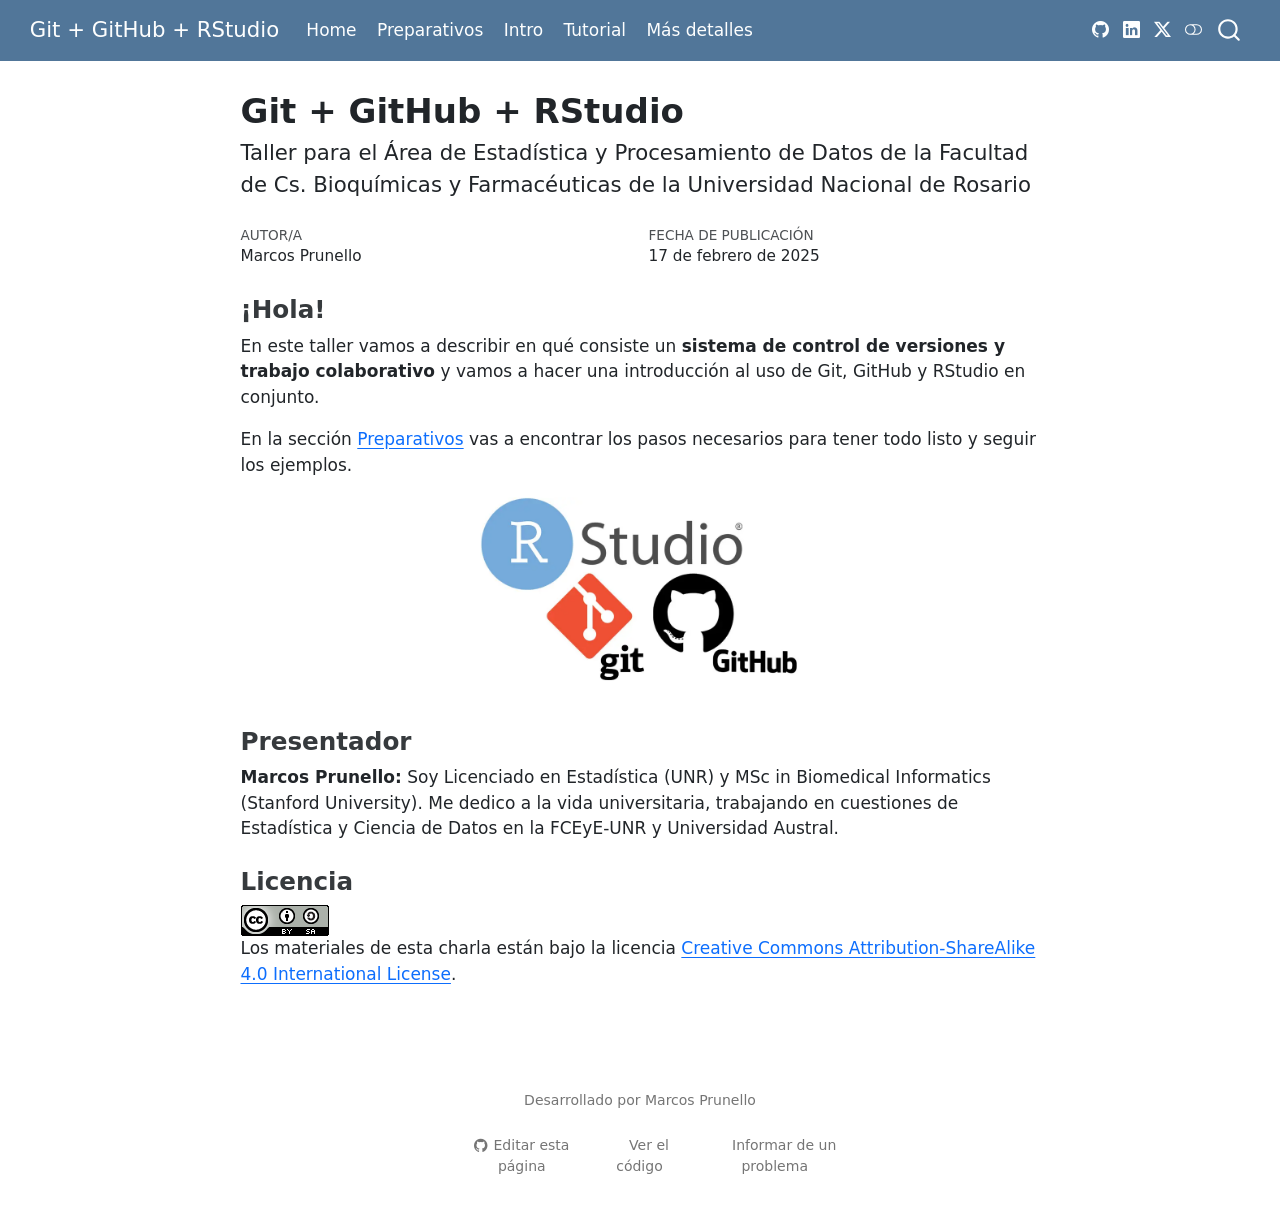
==== commit a5cc090f: "reviso contenido del tutorial" ====
--- a/docs/index.html
+++ b/docs/index.html
@@ -4711,7 +4711,7 @@
 
 </head>
 
-<body class="nav-fixed">
+<body class="nav-fixed fullcontent">
 
 <div id="quarto-search-results"></div>
   <header id="quarto-header" class="headroom fixed-top">
@@ -4763,16 +4763,7 @@
 <div id="quarto-content" class="quarto-container page-columns page-rows-contents page-layout-article page-navbar">
 <!-- sidebar -->
 <!-- margin-sidebar -->
-    <div id="quarto-margin-sidebar" class="sidebar margin-sidebar">
-        <nav id="TOC" role="doc-toc" class="toc-active">
-    <h2 id="toc-title">En esta página</h2>
-   
-  <ul>
-  <li><a href="#presentador" id="toc-presentador" class="nav-link active" data-scroll-target="#presentador">Presentador</a></li>
-  <li><a href="#licencia" id="toc-licencia" class="nav-link" data-scroll-target="#licencia">Licencia</a></li>
-  </ul>
-<div class="toc-actions"><ul><li><a href="https://github.com/mpru/taller-git-fbioyf-2025/edit/main/index.qmd" class="toc-action"><i class="bi bi-github"></i>Editar esta página</a></li><li><a href="https://github.com/mpru/taller-git-fbioyf-2025/blob/main/index.qmd" class="toc-action"><i class="bi empty"></i>Ver el código</a></li><li><a href="https://github.com/mpru/taller-git-fbioyf-2025/issues/new" class="toc-action"><i class="bi empty"></i>Informar de un problema</a></li></ul></div></nav>
-    </div>
+    
 <!-- main -->
 <main class="content" id="quarto-document-content">
 
@@ -4808,13 +4799,16 @@
 </header>
 
 
-<p><strong>En este taller vamos a … COMPLETAR</strong></p>
-<p>En la sección <a href="preparacion.html">Preparativos</a> vas a encontrar los materiales necesarios para seguir los ejemplos.</p>
+<section id="hola" class="level3">
+<h3 class="anchored" data-anchor-id="hola">¡Hola!</h3>
+<p>En este taller vamos a describir en qué consiste un <strong>sistema de control de versiones y trabajo colaborativo</strong> y vamos a hacer una introducción al uso de Git, GitHub y RStudio en conjunto.</p>
+<p>En la sección <a href="preparacion.html">Preparativos</a> vas a encontrar los pasos necesarios para tener todo listo y seguir los ejemplos.</p>
 <div class="quarto-figure quarto-figure-center">
 <figure class="figure">
 <p><img role="img" src="[data-uri]" class="img-fluid quarto-figure quarto-figure-center figure-img" style="width:40.0%"></p>
 </figure>
 </div>
+</section>
 <section id="presentador" class="level3">
 <h3 class="anchored" data-anchor-id="presentador">Presentador</h3>
 <p><strong>Marcos Prunello:</strong> Soy Licenciado en Estadística (UNR) y MSc in Biomedical Informatics (Stanford University). Me dedico a la vida universitaria, trabajando en cuestiones de Estadística y Ciencia de Datos en la FCEyE-UNR y Universidad Austral.</p>
@@ -5399,7 +5393,7 @@
     </div>   
     <div class="nav-footer-center">
 <p>Desarrollado por Marcos Prunello</p>
-<div class="toc-actions d-sm-block d-md-none"><ul><li><a href="https://github.com/mpru/taller-git-fbioyf-2025/edit/main/index.qmd" class="toc-action"><i class="bi bi-github"></i>Editar esta página</a></li><li><a href="https://github.com/mpru/taller-git-fbioyf-2025/blob/main/index.qmd" class="toc-action"><i class="bi empty"></i>Ver el código</a></li><li><a href="https://github.com/mpru/taller-git-fbioyf-2025/issues/new" class="toc-action"><i class="bi empty"></i>Informar de un problema</a></li></ul></div></div>
+<div class="toc-actions"><ul><li><a href="https://github.com/mpru/taller-git-fbioyf-2025/edit/main/index.qmd" class="toc-action"><i class="bi bi-github"></i>Editar esta página</a></li><li><a href="https://github.com/mpru/taller-git-fbioyf-2025/blob/main/index.qmd" class="toc-action"><i class="bi empty"></i>Ver el código</a></li><li><a href="https://github.com/mpru/taller-git-fbioyf-2025/issues/new" class="toc-action"><i class="bi empty"></i>Informar de un problema</a></li></ul></div></div>
     <div class="nav-footer-right">
        
     </div>
